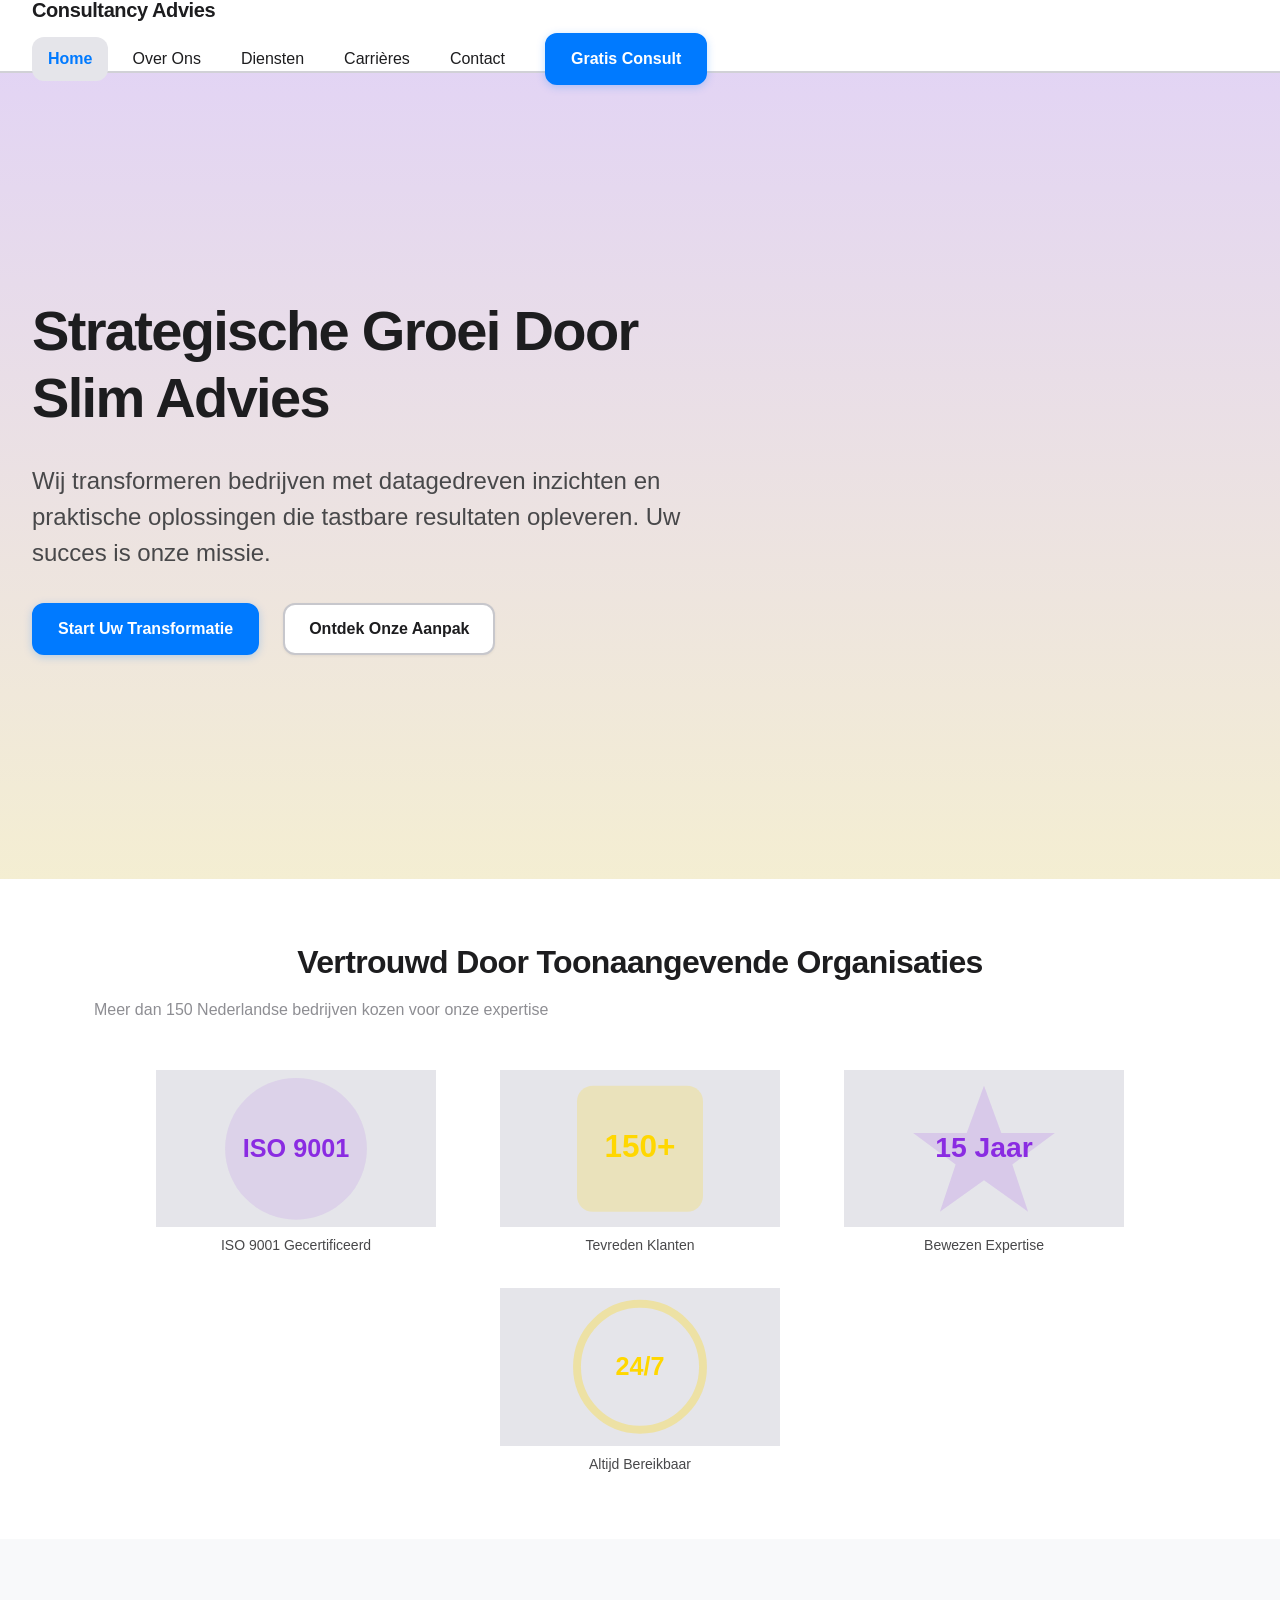
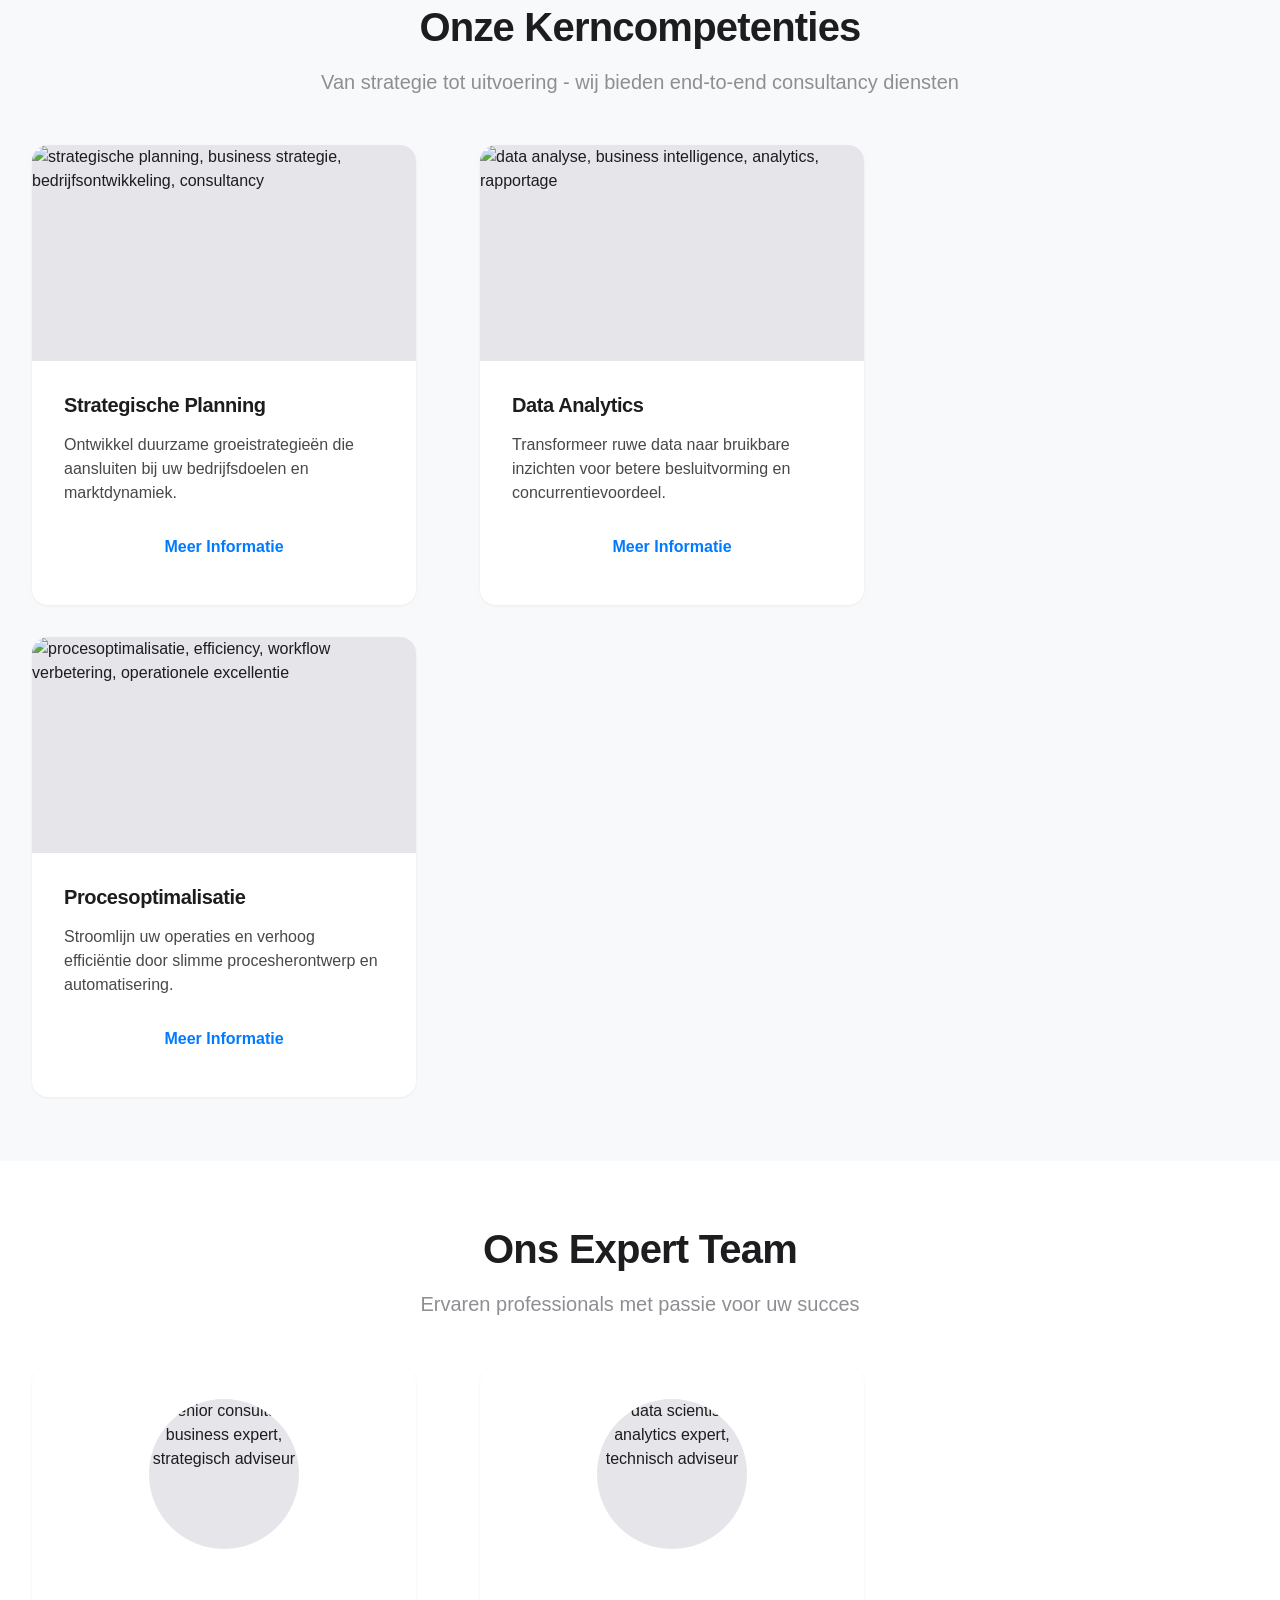
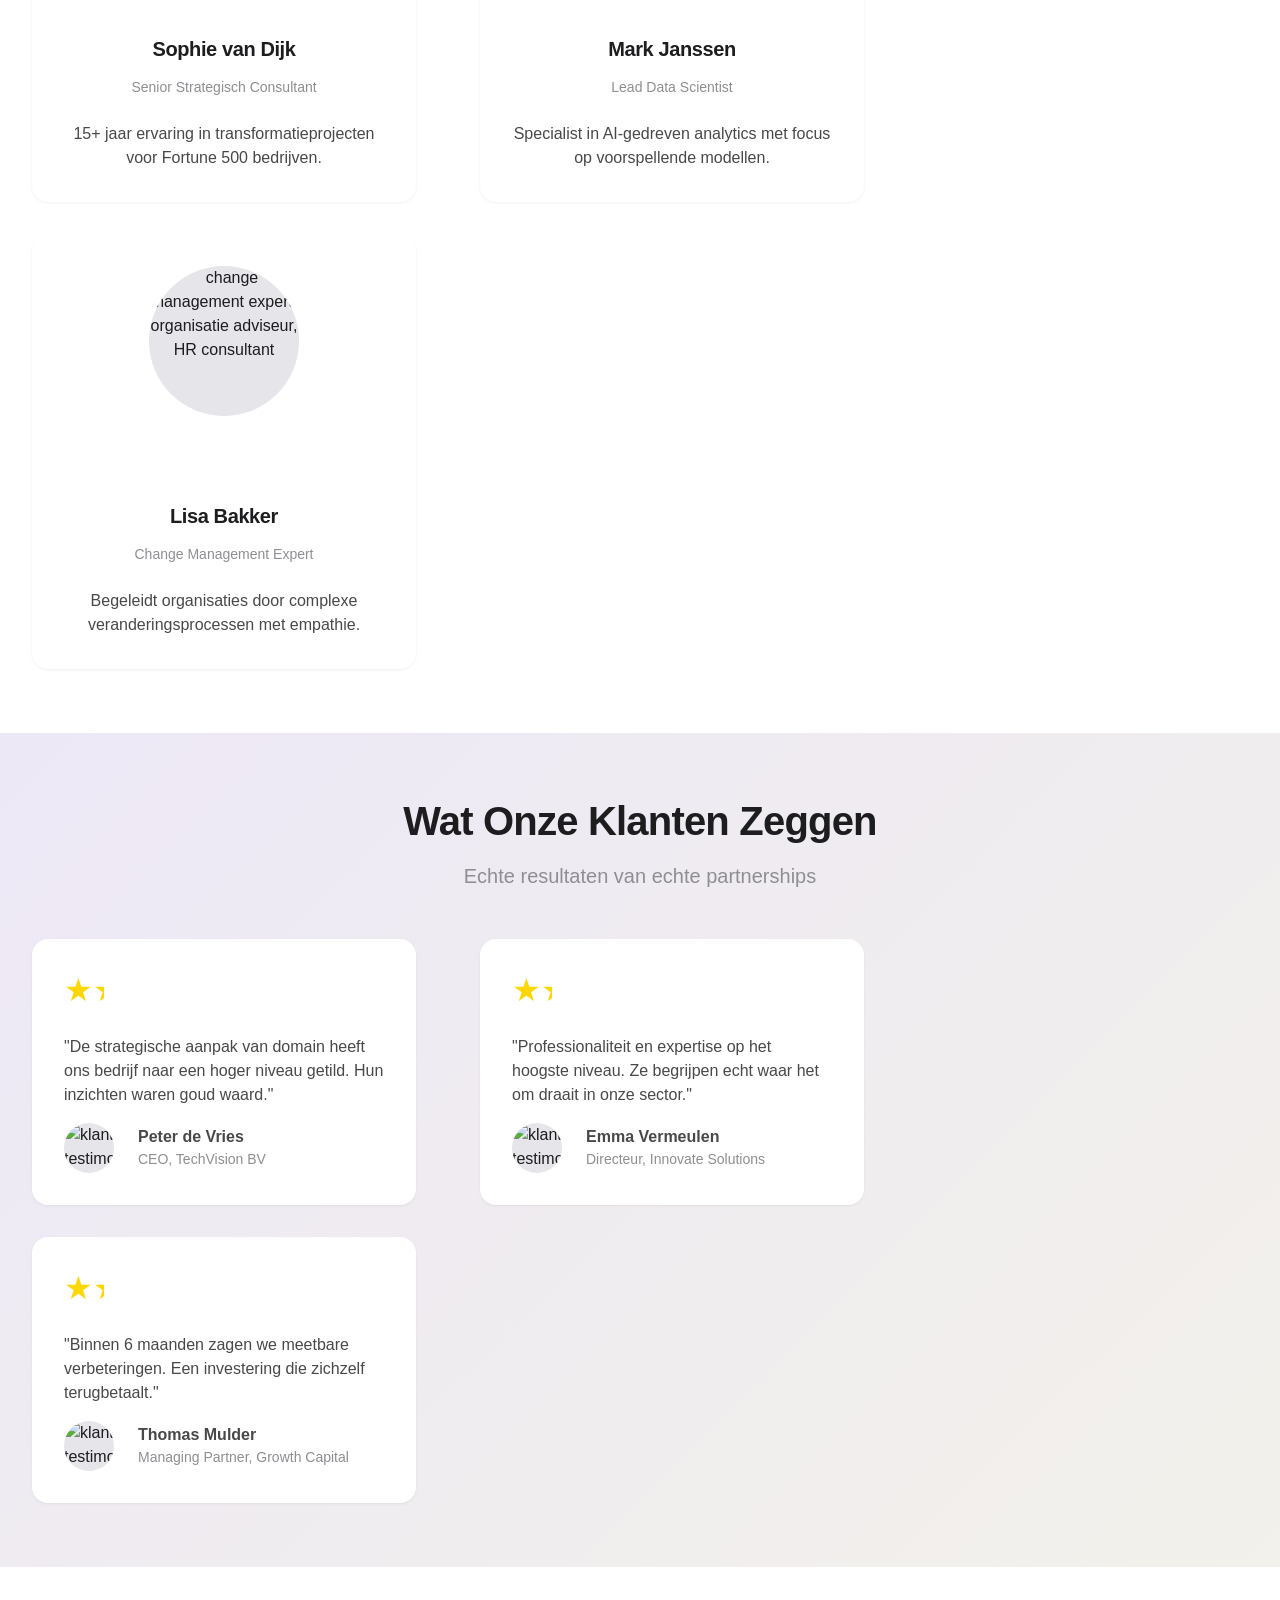
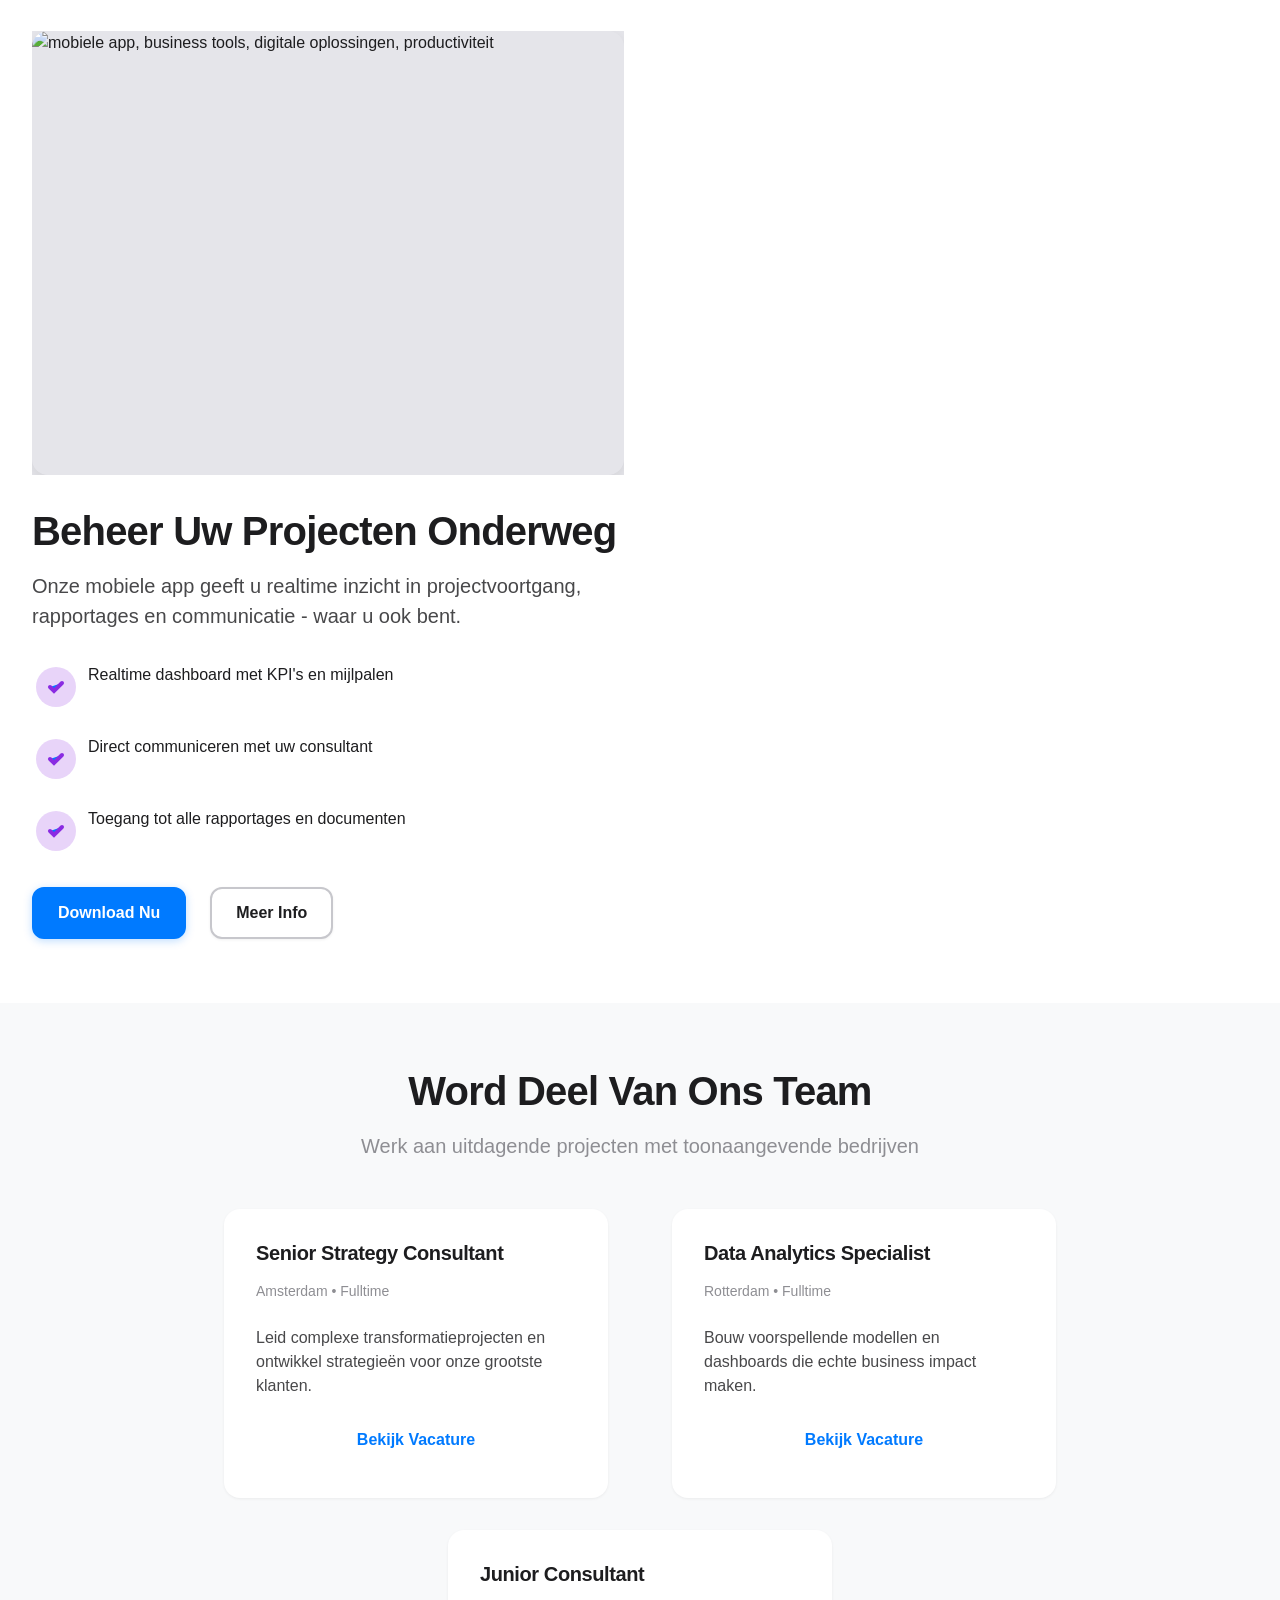
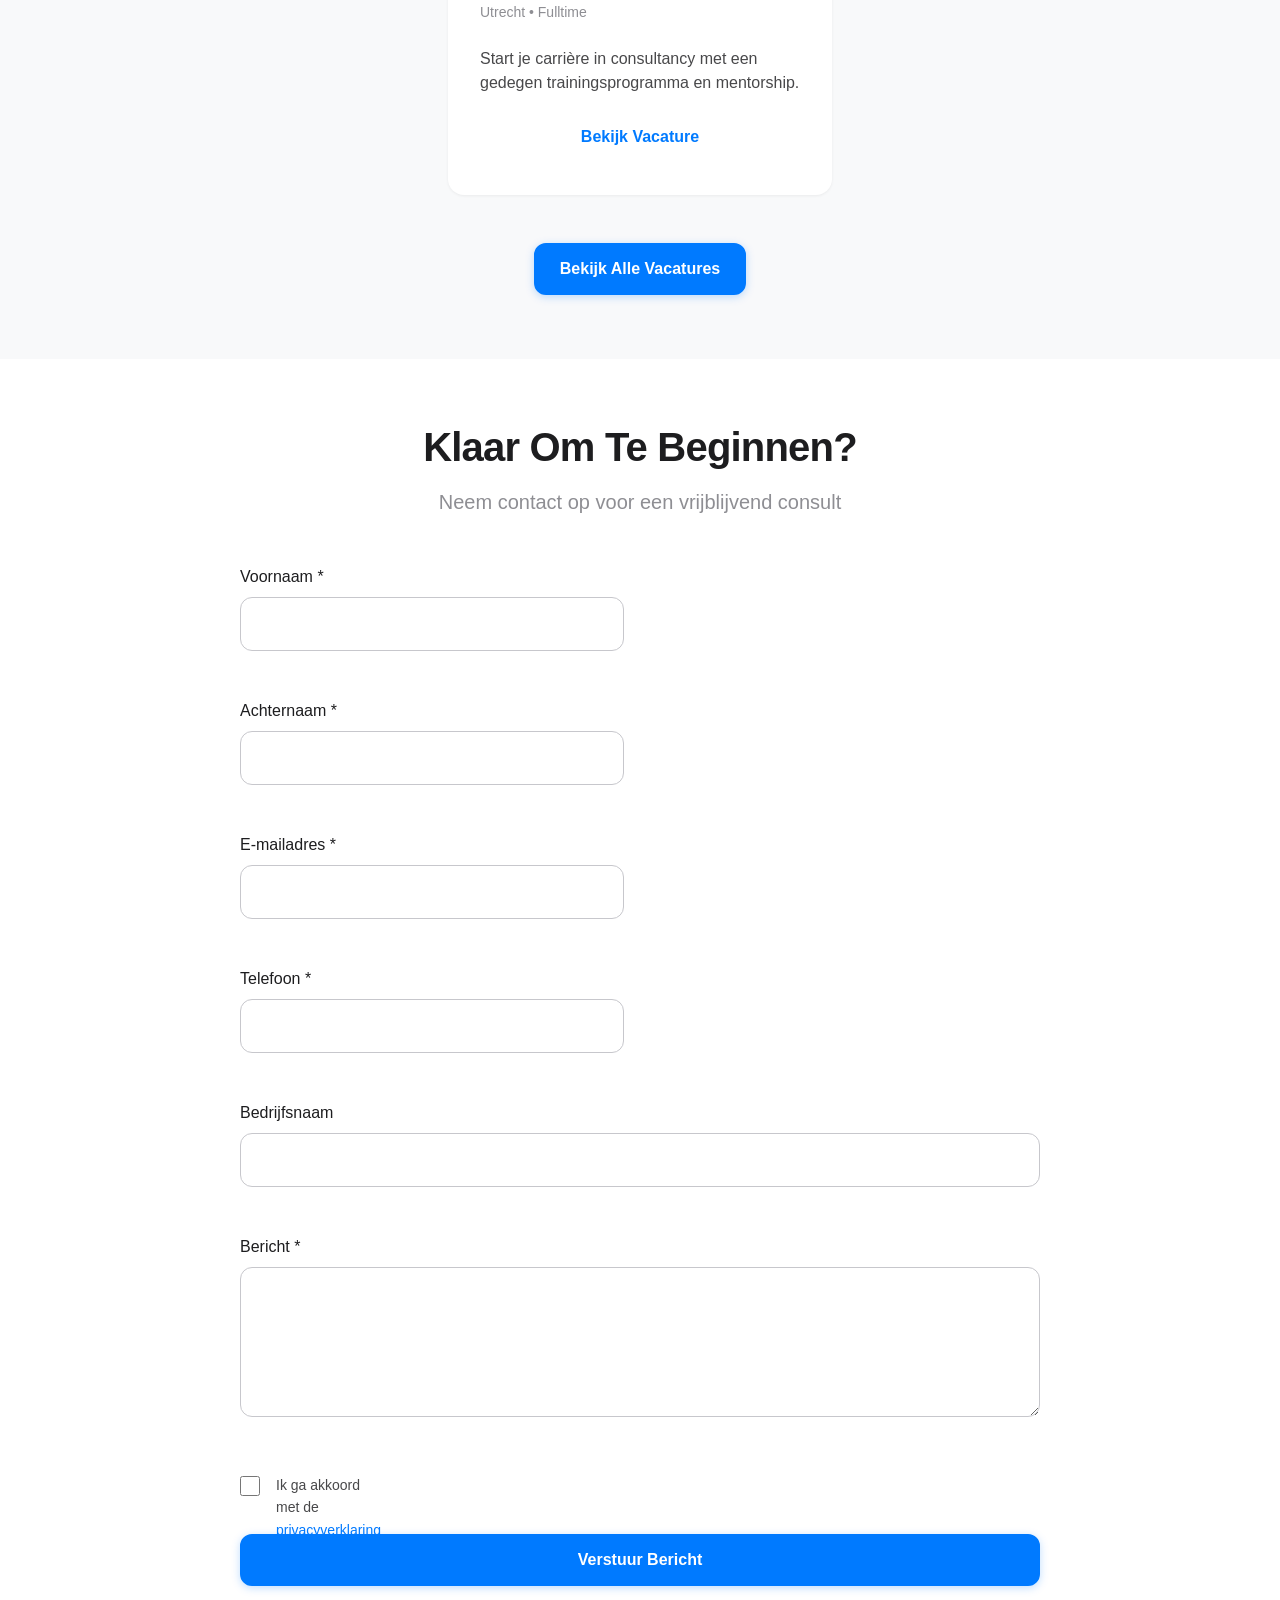
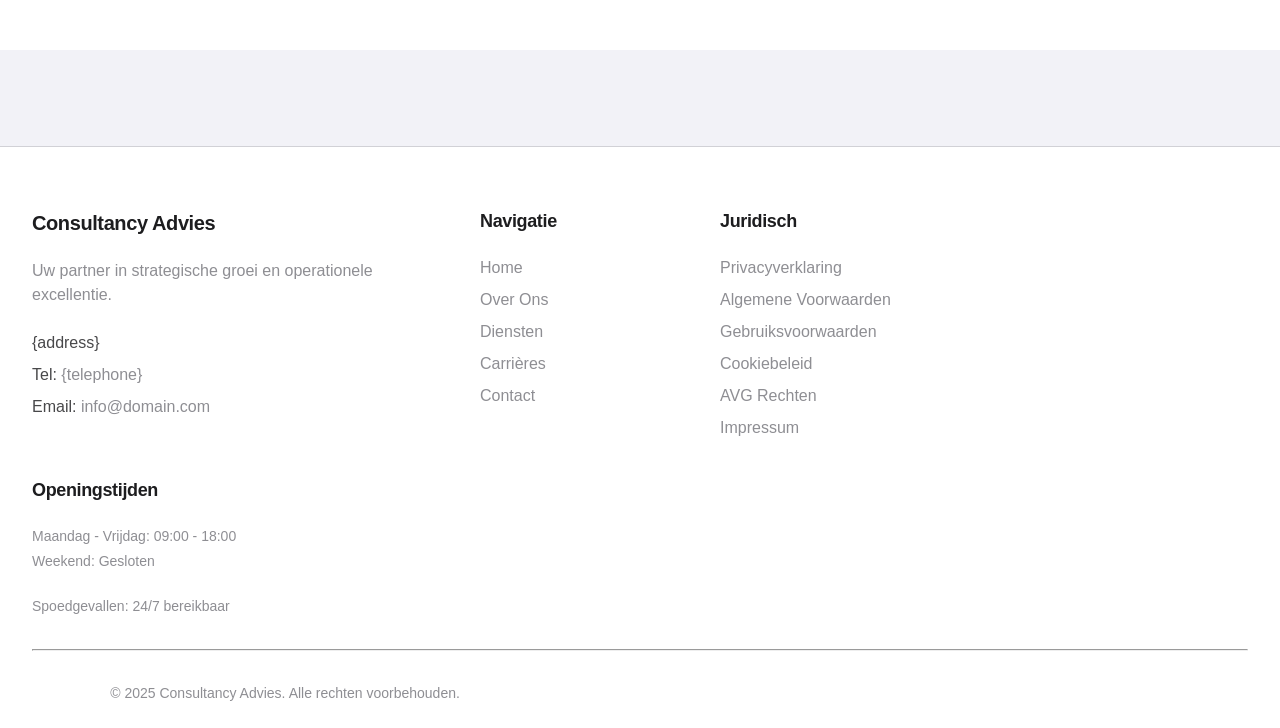
==== index.html @ f2d3d2bb "Initial commit: Batch msgbatch_01Lsxtz5DXaNzG4yMeCc7RkV results" ====
<!doctype html>
<html lang="nl">
 <head>
  <meta charset="UTF-8">
  <meta name="viewport" content="width=device-width, initial-scale=1.0">
  <title>domain | Professionele Bedrijfsconsultancy Nederland</title>
  <meta name="description" content="Specialist in bedrijfsconsultancy met focus op strategische groei en operationele excellentie. Bewezen resultaten voor Nederlandse bedrijven.">
  <link rel="canonical" href="https://domain.com/">
  <meta property="og:type" content="website">
  <meta property="og:title" content="domain | Professionele Bedrijfsconsultancy Nederland">
  <meta property="og:description" content="Specialist in bedrijfsconsultancy met focus op strategische groei en operationele excellentie. Bewezen resultaten voor Nederlandse bedrijven.">
  <meta property="og:url" content="https://domain.com/">
  <meta property="og:image" content="https://images.unsplash.com/photo-1551434678-e076c223a692?w=1200&amp;h=630&amp;fit=crop">
  <link rel="stylesheet" href="style.css">
  <link rel="icon" type="image/png" href="/favicon.png">
  <link rel="apple-touch-icon" href="/apple-touch-icon.png">
 </head>
 <body>
  <header class="l-header">
   <nav class="c-nav navbar navbar-expand-lg sticky-top bg-white border-bottom" role="navigation" aria-label="Hoofdnavigatie">
    <div class="container">
     <a class="c-logo navbar-brand" href="/"> <span class="c-logo__text">Consultancy Advies</span> </a>
     <button class="c-nav__toggle navbar-toggler" type="button" aria-controls="navbarNav" aria-expanded="false" aria-label="Navigatie menu"><span class="navbar-toggler-icon"></span></button>
     <div class="collapse navbar-collapse" id="navbarNav">
      <ul class="c-nav__list navbar-nav ms-auto">
       <li class="c-nav__item nav-item"><a class="c-nav__link nav-link" href="/" aria-current="page">Home</a></li>
       <li class="c-nav__item nav-item"><a class="c-nav__link nav-link" href="about.html">Over Ons</a></li>
       <li class="c-nav__item nav-item"><a class="c-nav__link nav-link" href="services.html">Diensten</a></li>
       <li class="c-nav__item nav-item"><a class="c-nav__link nav-link" href="careers.html">Carrières</a></li>
       <li class="c-nav__item nav-item"><a class="c-nav__link nav-link" href="contact.html">Contact</a></li>
      </ul>
      <div class="ms-lg-3">
       <a href="contact.html" class="c-button c-button--primary">Gratis Consult</a>
      </div>
     </div>
    </div>
   </nav>
  </header>
  <a href="#main-content" class="u-visually-hidden">Spring naar hoofdinhoud</a>
  <main id="main-content">
   <section class="c-hero py-5" style="background-image: linear-gradient(rgba(138, 43, 226, 0.15), rgba(255, 215, 0, 0.15)), url('https://images.unsplash.com/photo-1542744173-8e7e53415bb0?w=1920&amp;h=1080&amp;fit=crop'); background-size: cover; background-position: center; background-repeat: no-repeat;" data-aos="fade-in">
    <div class="container py-5">
     <div class="row align-items-center py-md-5">
      <div class="col-lg-7">
       <h1 class="display-3 fw-bold mb-4">Strategische Groei Door Slim Advies</h1>
       <p class="fs-4 mb-4 u-max-w-content">Wij transformeren bedrijven met datagedreven inzichten en praktische oplossingen die tastbare resultaten opleveren. Uw succes is onze missie.</p>
       <div class="d-flex flex-column flex-sm-row gap-3">
        <a href="contact.html" class="c-button c-button--primary">Start Uw Transformatie</a> <a href="services.html" class="c-button c-button--secondary">Ontdek Onze Aanpak</a>
       </div>
      </div>
     </div>
    </div>
   </section>
   <section class="l-section py-4 py-md-5 bg-white" id="trust-badges" data-aos="fade-up">
    <div class="container">
     <div class="text-center mb-5">
      <h2 class="h3 fw-bold">Vertrouwd Door Toonaangevende Organisaties</h2>
      <p class="text-muted">Meer dan 150 Nederlandse bedrijven kozen voor onze expertise</p>
     </div>
     <div class="row g-4 align-items-center justify-content-center">
      <div class="col-6 col-md-3 text-center" data-aos="zoom-in" data-aos-delay="100">
       <div class="ratio ratio-16x9 mb-2">
        <svg viewBox="0 0 100 100" xmlns="http://www.w3.org/2000/svg" aria-label="ISO 9001 Certificering">
         <circle cx="50" cy="50" r="45" fill="#8A2BE2" opacity="0.1" /> <text x="50" y="55" font-size="16" fill="#8A2BE2" text-anchor="middle" font-weight="bold">ISO 9001</text>
        </svg>
       </div>
       <p class="small fw-medium">ISO 9001 Gecertificeerd</p>
      </div>
      <div class="col-6 col-md-3 text-center" data-aos="zoom-in" data-aos-delay="200">
       <div class="ratio ratio-16x9 mb-2">
        <svg viewBox="0 0 100 100" xmlns="http://www.w3.org/2000/svg" aria-label="150+ Tevreden Klanten">
         <rect x="10" y="10" width="80" height="80" rx="10" fill="#FFD700" opacity="0.2" /> <text x="50" y="55" font-size="20" fill="#FFD700" text-anchor="middle" font-weight="bold">150+</text>
        </svg>
       </div>
       <p class="small fw-medium">Tevreden Klanten</p>
      </div>
      <div class="col-6 col-md-3 text-center" data-aos="zoom-in" data-aos-delay="300">
       <div class="ratio ratio-16x9 mb-2">
        <svg viewBox="0 0 100 100" xmlns="http://www.w3.org/2000/svg" aria-label="15 Jaar Expertise">
         <polygon points="50,10 61,40 95,40 68,60 78,90 50,70 22,90 32,60 5,40 39,40" fill="#8A2BE2" opacity="0.15" /> <text x="50" y="55" font-size="18" fill="#8A2BE2" text-anchor="middle" font-weight="bold">15 Jaar</text>
        </svg>
       </div>
       <p class="small fw-medium">Bewezen Expertise</p>
      </div>
      <div class="col-6 col-md-3 text-center" data-aos="zoom-in" data-aos-delay="400">
       <div class="ratio ratio-16x9 mb-2">
        <svg viewBox="0 0 100 100" xmlns="http://www.w3.org/2000/svg" aria-label="24/7 Ondersteuning">
         <circle cx="50" cy="50" r="40" stroke="#FFD700" stroke-width="5" fill="none" opacity="0.3" /> <text x="50" y="55" font-size="16" fill="#FFD700" text-anchor="middle" font-weight="bold">24/7</text>
        </svg>
       </div>
       <p class="small fw-medium">Altijd Bereikbaar</p>
      </div>
     </div>
    </div>
   </section>
   <section class="l-section py-4 py-md-5" id="services-overview" style="background-color: #f8f9fa;" data-aos="fade-up">
    <div class="container">
     <div class="text-center mb-5">
      <h2 class="h2 fw-bold">Onze Kerncompetenties</h2>
      <p class="fs-5 text-muted u-max-w-content mx-auto">Van strategie tot uitvoering - wij bieden end-to-end consultancy diensten</p>
     </div>
     <div class="l-grid l-grid--3col row g-4">
      <div class="col-12 col-md-6 col-lg-4" data-aos="fade-up" data-aos-delay="100">
       <div class="c-card card h-100 d-flex flex-column border-0 shadow-sm">
        <div class="ratio ratio-16x9">
         <img src="https://images.unsplash.com/photo-1454165804606-c3d57bc86b40?w=800&amp;h=600&amp;fit=crop" alt="strategische planning, business strategie, bedrijfsontwikkeling, consultancy" class="c-card__image card-img-top" loading="lazy" width="800" height="600" style="object-fit: cover;">
        </div>
        <div class="c-card__content card-body d-flex flex-column">
         <h3 class="h5 card-title fw-bold">Strategische Planning</h3>
         <p class="card-text">Ontwikkel duurzame groeistrategieën die aansluiten bij uw bedrijfsdoelen en marktdynamiek.</p>
         <a href="services.html" class="c-button c-button--ghost mt-auto">Meer Informatie</a>
        </div>
       </div>
      </div>
      <div class="col-12 col-md-6 col-lg-4" data-aos="fade-up" data-aos-delay="200">
       <div class="c-card card h-100 d-flex flex-column border-0 shadow-sm">
        <div class="ratio ratio-16x9">
         <img src="https://images.unsplash.com/photo-1460925895917-afdab827c52f?w=800&amp;h=600&amp;fit=crop" alt="data analyse, business intelligence, analytics, rapportage" class="c-card__image card-img-top" loading="lazy" width="800" height="600" style="object-fit: cover;">
        </div>
        <div class="c-card__content card-body d-flex flex-column">
         <h3 class="h5 card-title fw-bold">Data Analytics</h3>
         <p class="card-text">Transformeer ruwe data naar bruikbare inzichten voor betere besluitvorming en concurrentievoordeel.</p>
         <a href="services.html" class="c-button c-button--ghost mt-auto">Meer Informatie</a>
        </div>
       </div>
      </div>
      <div class="col-12 col-md-6 col-lg-4" data-aos="fade-up" data-aos-delay="300">
       <div class="c-card card h-100 d-flex flex-column border-0 shadow-sm">
        <div class="ratio ratio-16x9">
         <img src="https://images.unsplash.com/photo-1552664730-d307ca884978?w=800&amp;h=600&amp;fit=crop" alt="procesoptimalisatie, efficiency, workflow verbetering, operationele excellentie" class="c-card__image card-img-top" loading="lazy" width="800" height="600" style="object-fit: cover;">
        </div>
        <div class="c-card__content card-body d-flex flex-column">
         <h3 class="h5 card-title fw-bold">Procesoptimalisatie</h3>
         <p class="card-text">Stroomlijn uw operaties en verhoog efficiëntie door slimme procesherontwerp en automatisering.</p>
         <a href="services.html" class="c-button c-button--ghost mt-auto">Meer Informatie</a>
        </div>
       </div>
      </div>
     </div>
    </div>
   </section>
   <section class="l-section py-4 py-md-5 bg-white" id="team-intro" data-aos="fade-up">
    <div class="container">
     <div class="text-center mb-5">
      <h2 class="h2 fw-bold">Ons Expert Team</h2>
      <p class="fs-5 text-muted u-max-w-content mx-auto">Ervaren professionals met passie voor uw succes</p>
     </div>
     <div class="l-grid l-grid--3col row g-4">
      <div class="col-12 col-md-6 col-lg-4" data-aos="fade-up" data-aos-delay="100">
       <div class="c-card card h-100 d-flex flex-column border-0 shadow-sm text-center">
        <div class="p-4">
         <div class="ratio ratio-1x1 mx-auto mb-3" style="max-width: 150px; border-radius: 50%; overflow: hidden;">
          <img src="https://images.unsplash.com/photo-1573496359142-b8d87734a5a2?w=300&amp;h=300&amp;fit=crop" alt="senior consultant, business expert, strategisch adviseur" class="c-card__image" loading="lazy" width="300" height="300" style="object-fit: cover;">
         </div>
        </div>
        <div class="c-card__content card-body d-flex flex-column">
         <h3 class="h5 card-title fw-bold">Sophie van Dijk</h3>
         <p class="text-muted small mb-3">Senior Strategisch Consultant</p>
         <p class="card-text">15+ jaar ervaring in transformatieprojecten voor Fortune 500 bedrijven.</p>
        </div>
       </div>
      </div>
      <div class="col-12 col-md-6 col-lg-4" data-aos="fade-up" data-aos-delay="200">
       <div class="c-card card h-100 d-flex flex-column border-0 shadow-sm text-center">
        <div class="p-4">
         <div class="ratio ratio-1x1 mx-auto mb-3" style="max-width: 150px; border-radius: 50%; overflow: hidden;">
          <img src="https://images.unsplash.com/photo-1560250097-0b93528c311a?w=300&amp;h=300&amp;fit=crop" alt="data scientist, analytics expert, technisch adviseur" class="c-card__image" loading="lazy" width="300" height="300" style="object-fit: cover;">
         </div>
        </div>
        <div class="c-card__content card-body d-flex flex-column">
         <h3 class="h5 card-title fw-bold">Mark Janssen</h3>
         <p class="text-muted small mb-3">Lead Data Scientist</p>
         <p class="card-text">Specialist in AI-gedreven analytics met focus op voorspellende modellen.</p>
        </div>
       </div>
      </div>
      <div class="col-12 col-md-6 col-lg-4" data-aos="fade-up" data-aos-delay="300">
       <div class="c-card card h-100 d-flex flex-column border-0 shadow-sm text-center">
        <div class="p-4">
         <div class="ratio ratio-1x1 mx-auto mb-3" style="max-width: 150px; border-radius: 50%; overflow: hidden;">
          <img src="https://images.unsplash.com/photo-1580489944761-15a19d654956?w=300&amp;h=300&amp;fit=crop" alt="change management expert, organisatie adviseur, HR consultant" class="c-card__image" loading="lazy" width="300" height="300" style="object-fit: cover;">
         </div>
        </div>
        <div class="c-card__content card-body d-flex flex-column">
         <h3 class="h5 card-title fw-bold">Lisa Bakker</h3>
         <p class="text-muted small mb-3">Change Management Expert</p>
         <p class="card-text">Begeleidt organisaties door complexe veranderingsprocessen met empathie.</p>
        </div>
       </div>
      </div>
     </div>
    </div>
   </section>
   <section class="l-section py-4 py-md-5" id="testimonials" style="background: linear-gradient(135deg, rgba(138, 43, 226, 0.05) 0%, rgba(255, 215, 0, 0.05) 100%);" data-aos="fade-up">
    <div class="container">
     <div class="text-center mb-5">
      <h2 class="h2 fw-bold">Wat Onze Klanten Zeggen</h2>
      <p class="fs-5 text-muted u-max-w-content mx-auto">Echte resultaten van echte partnerships</p>
     </div>
     <div class="row g-4">
      <div class="col-12 col-lg-4" data-aos="fade-up" data-aos-delay="100">
       <div class="c-card card h-100 border-0 shadow-sm">
        <div class="c-card__content card-body">
         <div class="mb-3">
          <svg width="40" height="40" viewBox="0 0 40 40" xmlns="http://www.w3.org/2000/svg" aria-label="Vijf sterren beoordeling">
           <text x="0" y="30" font-size="32" fill="#FFD700">★★★★★</text>
          </svg>
         </div>
         <p class="card-text mb-4">"De strategische aanpak van domain heeft ons bedrijf naar een hoger niveau getild. Hun inzichten waren goud waard."</p>
         <div class="d-flex align-items-center">
          <div class="ratio ratio-1x1 me-3" style="width: 50px; border-radius: 50%; overflow: hidden;">
           <img src="https://images.unsplash.com/photo-1507003211169-0a1dd7228f2d?w=100&amp;h=100&amp;fit=crop" alt="klant testimonial, tevreden klant, business owner" loading="lazy" width="100" height="100" style="object-fit: cover;">
          </div>
          <div>
           <p class="fw-bold mb-0">Peter de Vries</p>
           <p class="small text-muted mb-0">CEO, TechVision BV</p>
          </div>
         </div>
        </div>
       </div>
      </div>
      <div class="col-12 col-lg-4" data-aos="fade-up" data-aos-delay="200">
       <div class="c-card card h-100 border-0 shadow-sm">
        <div class="c-card__content card-body">
         <div class="mb-3">
          <svg width="40" height="40" viewBox="0 0 40 40" xmlns="http://www.w3.org/2000/svg" aria-label="Vijf sterren beoordeling">
           <text x="0" y="30" font-size="32" fill="#FFD700">★★★★★</text>
          </svg>
         </div>
         <p class="card-text mb-4">"Professionaliteit en expertise op het hoogste niveau. Ze begrijpen echt waar het om draait in onze sector."</p>
         <div class="d-flex align-items-center">
          <div class="ratio ratio-1x1 me-3" style="width: 50px; border-radius: 50%; overflow: hidden;">
           <img src="https://images.unsplash.com/photo-1494790108377-be9c29b29330?w=100&amp;h=100&amp;fit=crop" alt="klant testimonial, tevreden klant, directeur" loading="lazy" width="100" height="100" style="object-fit: cover;">
          </div>
          <div>
           <p class="fw-bold mb-0">Emma Vermeulen</p>
           <p class="small text-muted mb-0">Directeur, Innovate Solutions</p>
          </div>
         </div>
        </div>
       </div>
      </div>
      <div class="col-12 col-lg-4" data-aos="fade-up" data-aos-delay="300">
       <div class="c-card card h-100 border-0 shadow-sm">
        <div class="c-card__content card-body">
         <div class="mb-3">
          <svg width="40" height="40" viewBox="0 0 40 40" xmlns="http://www.w3.org/2000/svg" aria-label="Vijf sterren beoordeling">
           <text x="0" y="30" font-size="32" fill="#FFD700">★★★★★</text>
          </svg>
         </div>
         <p class="card-text mb-4">"Binnen 6 maanden zagen we meetbare verbeteringen. Een investering die zichzelf terugbetaalt."</p>
         <div class="d-flex align-items-center">
          <div class="ratio ratio-1x1 me-3" style="width: 50px; border-radius: 50%; overflow: hidden;">
           <img src="https://images.unsplash.com/photo-1472099645785-5658abf4ff4e?w=100&amp;h=100&amp;fit=crop" alt="klant testimonial, tevreden klant, managing partner" loading="lazy" width="100" height="100" style="object-fit: cover;">
          </div>
          <div>
           <p class="fw-bold mb-0">Thomas Mulder</p>
           <p class="small text-muted mb-0">Managing Partner, Growth Capital</p>
          </div>
         </div>
        </div>
       </div>
      </div>
     </div>
    </div>
   </section>
   <section class="l-section py-4 py-md-5 bg-white" id="mobile-app-promo" data-aos="fade-up">
    <div class="container">
     <div class="row align-items-center g-4">
      <div class="col-lg-6" data-aos="fade-right">
       <div class="ratio ratio-4x3">
        <img src="https://images.unsplash.com/photo-1551650975-87deedd944c3?w=800&amp;h=600&amp;fit=crop" alt="mobiele app, business tools, digitale oplossingen, productiviteit" class="img-fluid rounded shadow" loading="lazy" width="800" height="600" style="object-fit: cover;">
       </div>
      </div>
      <div class="col-lg-6" data-aos="fade-left">
       <h2 class="h2 fw-bold mb-4">Beheer Uw Projecten Onderweg</h2>
       <p class="fs-5 mb-4">Onze mobiele app geeft u realtime inzicht in projectvoortgang, rapportages en communicatie - waar u ook bent.</p>
       <ul class="list-unstyled mb-4">
        <li class="d-flex align-items-start mb-3">
         <svg width="24" height="24" viewBox="0 0 24 24" fill="none" xmlns="http://www.w3.org/2000/svg" class="me-2 flex-shrink-0" aria-hidden="true">
          <circle cx="12" cy="12" r="10" fill="#8A2BE2" opacity="0.2" /> <path d="M9 12l2 2 4-4" stroke="#8A2BE2" stroke-width="2" stroke-linecap="round" />
         </svg>
         <span>Realtime dashboard met KPI's en mijlpalen</span>
        </li>
        <li class="d-flex align-items-start mb-3">
         <svg width="24" height="24" viewBox="0 0 24 24" fill="none" xmlns="http://www.w3.org/2000/svg" class="me-2 flex-shrink-0" aria-hidden="true">
          <circle cx="12" cy="12" r="10" fill="#8A2BE2" opacity="0.2" /> <path d="M9 12l2 2 4-4" stroke="#8A2BE2" stroke-width="2" stroke-linecap="round" />
         </svg>
         <span>Direct communiceren met uw consultant</span>
        </li>
        <li class="d-flex align-items-start mb-3">
         <svg width="24" height="24" viewBox="0 0 24 24" fill="none" xmlns="http://www.w3.org/2000/svg" class="me-2 flex-shrink-0" aria-hidden="true">
          <circle cx="12" cy="12" r="10" fill="#8A2BE2" opacity="0.2" /> <path d="M9 12l2 2 4-4" stroke="#8A2BE2" stroke-width="2" stroke-linecap="round" />
         </svg>
         <span>Toegang tot alle rapportages en documenten</span>
        </li>
       </ul>
       <div class="d-flex flex-column flex-sm-row gap-3">
        <a href="contact.html" class="c-button c-button--primary">Download Nu</a> <a href="about.html" class="c-button c-button--secondary">Meer Info</a>
       </div>
      </div>
     </div>
    </div>
   </section>
   <section class="l-section py-4 py-md-5" id="job-openings" style="background-color: #f8f9fa;" data-aos="fade-up">
    <div class="container">
     <div class="text-center mb-5">
      <h2 class="h2 fw-bold">Word Deel Van Ons Team</h2>
      <p class="fs-5 text-muted u-max-w-content mx-auto">Werk aan uitdagende projecten met toonaangevende bedrijven</p>
     </div>
     <div class="row g-4 justify-content-center">
      <div class="col-12 col-md-6 col-lg-4" data-aos="fade-up" data-aos-delay="100">
       <div class="c-card card h-100 d-flex flex-column border-0 shadow-sm">
        <div class="c-card__content card-body d-flex flex-column">
         <h3 class="h5 card-title fw-bold">Senior Strategy Consultant</h3>
         <p class="text-muted small mb-3">Amsterdam • Fulltime</p>
         <p class="card-text mb-4">Leid complexe transformatieprojecten en ontwikkel strategieën voor onze grootste klanten.</p>
         <a href="careers.html" class="c-button c-button--ghost mt-auto">Bekijk Vacature</a>
        </div>
       </div>
      </div>
      <div class="col-12 col-md-6 col-lg-4" data-aos="fade-up" data-aos-delay="200">
       <div class="c-card card h-100 d-flex flex-column border-0 shadow-sm">
        <div class="c-card__content card-body d-flex flex-column">
         <h3 class="h5 card-title fw-bold">Data Analytics Specialist</h3>
         <p class="text-muted small mb-3">Rotterdam • Fulltime</p>
         <p class="card-text mb-4">Bouw voorspellende modellen en dashboards die echte business impact maken.</p>
         <a href="careers.html" class="c-button c-button--ghost mt-auto">Bekijk Vacature</a>
        </div>
       </div>
      </div>
      <div class="col-12 col-md-6 col-lg-4" data-aos="fade-up" data-aos-delay="300">
       <div class="c-card card h-100 d-flex flex-column border-0 shadow-sm">
        <div class="c-card__content card-body d-flex flex-column">
         <h3 class="h5 card-title fw-bold">Junior Consultant</h3>
         <p class="text-muted small mb-3">Utrecht • Fulltime</p>
         <p class="card-text mb-4">Start je carrière in consultancy met een gedegen trainingsprogramma en mentorship.</p>
         <a href="careers.html" class="c-button c-button--ghost mt-auto">Bekijk Vacature</a>
        </div>
       </div>
      </div>
     </div>
     <div class="text-center mt-5">
      <a href="careers.html" class="c-button c-button--primary">Bekijk Alle Vacatures</a>
     </div>
    </div>
   </section>
   <section class="l-section py-4 py-md-5 bg-white" id="contact-form" data-aos="fade-up">
    <div class="container">
     <div class="row justify-content-center">
      <div class="col-lg-8">
       <div class="text-center mb-5">
        <h2 class="h2 fw-bold">Klaar Om Te Beginnen?</h2>
        <p class="fs-5 text-muted u-max-w-content mx-auto">Neem contact op voor een vrijblijvend consult</p>
       </div>
       <form class="c-form" method="POST" action="thank_you.html" novalidate>
        <div class="row g-3">
         <div class="col-12 col-md-6">
          <div class="c-form__group">
           <label for="firstName" class="c-form__label form-label">Voornaam *</label> <input type="text" class="c-form__input form-control" id="firstName" name="firstName" required>
           <div class="c-form__error invalid-feedback">Voer uw voornaam in</div>
          </div>
         </div>
         <div class="col-12 col-md-6">
          <div class="c-form__group">
           <label for="lastName" class="c-form__label form-label">Achternaam *</label> <input type="text" class="c-form__input form-control" id="lastName" name="lastName" required>
           <div class="c-form__error invalid-feedback">Voer uw achternaam in</div>
          </div>
         </div>
         <div class="col-12 col-md-6">
          <div class="c-form__group">
           <label for="email" class="c-form__label form-label">E-mailadres *</label> <input type="email" class="c-form__input form-control" id="email" name="email" required>
           <div class="c-form__error invalid-feedback">Voer een geldig e-mailadres in</div>
          </div>
         </div>
         <div class="col-12 col-md-6">
          <div class="c-form__group">
           <label for="phone" class="c-form__label form-label">Telefoon *</label> <input type="tel" class="c-form__input form-control" id="phone" name="phone" required>
           <div class="c-form__error invalid-feedback">Voer een geldig telefoonnummer in</div>
          </div>
         </div>
         <div class="col-12">
          <div class="c-form__group">
           <label for="company" class="c-form__label form-label">Bedrijfsnaam</label> <input type="text" class="c-form__input form-control" id="company" name="company">
          </div>
         </div>
         <div class="col-12">
          <div class="c-form__group">
           <label for="message" class="c-form__label form-label">Bericht *</label> <textarea class="c-form__textarea form-control" id="message" name="message" rows="5" required></textarea>
           <div class="c-form__error invalid-feedback">Voer uw bericht in</div>
          </div>
         </div>
         <div class="col-12">
          <div class="c-form__checkbox form-check">
           <input class="form-check-input" type="checkbox" id="privacy" name="privacy" required> <label class="form-check-label" for="privacy"> Ik ga akkoord met de <a href="privacy.html" class="text-decoration-underline">privacyverklaring</a> * </label>
           <div class="c-form__error invalid-feedback">U moet akkoord gaan met de privacyverklaring</div>
          </div>
         </div>
         <div class="col-12">
          <button type="submit" class="c-button c-button--primary w-100">Verstuur Bericht</button>
         </div>
        </div>
       </form>
      </div>
     </div>
    </div>
   </section>
  </main>
  <footer class="l-footer bg-white border-top pt-5 pb-3" role="contentinfo">
   <div class="container">
    <div class="row g-4">
     <div class="col-12 col-md-6 col-lg-4">
      <h3 class="h5 fw-bold mb-3">Consultancy Advies</h3>
      <p class="text-muted mb-3">Uw partner in strategische groei en operationele excellentie.</p>
      <address class="text-muted">
       <p class="mb-2">{address}</p>
       <p class="mb-2">Tel: <a href="tel:{telephone}" class="text-muted text-decoration-none">{telephone}</a></p>
       <p class="mb-0">Email: <a href="mailto:info@domain.com" class="text-muted text-decoration-none">info@domain.com</a></p>
      </address>
     </div>
     <div class="col-12 col-md-6 col-lg-2">
      <h3 class="h6 fw-bold mb-3">Navigatie</h3>
      <ul class="list-unstyled">
       <li class="mb-2"><a href="/" class="text-muted text-decoration-none">Home</a></li>
       <li class="mb-2"><a href="about.html" class="text-muted text-decoration-none">Over Ons</a></li>
       <li class="mb-2"><a href="services.html" class="text-muted text-decoration-none">Diensten</a></li>
       <li class="mb-2"><a href="careers.html" class="text-muted text-decoration-none">Carrières</a></li>
       <li class="mb-2"><a href="contact.html" class="text-muted text-decoration-none">Contact</a></li>
      </ul>
     </div>
     <div class="col-12 col-md-6 col-lg-3">
      <h3 class="h6 fw-bold mb-3">Juridisch</h3>
      <ul class="list-unstyled">
       <li class="mb-2"><a href="privacy.html" class="text-muted text-decoration-none">Privacyverklaring</a></li>
       <li class="mb-2"><a href="terms_and_conditions.html" class="text-muted text-decoration-none">Algemene Voorwaarden</a></li>
       <li class="mb-2"><a href="terms_of_services.html" class="text-muted text-decoration-none">Gebruiksvoorwaarden</a></li>
       <li class="mb-2"><a href="cookie_policy.html" class="text-muted text-decoration-none">Cookiebeleid</a></li>
       <li class="mb-2"><a href="gdpr-rights.html" class="text-muted text-decoration-none">AVG Rechten</a></li>
       <li class="mb-2"><a href="impressum.html" class="text-muted text-decoration-none">Impressum</a></li>
      </ul>
     </div>
     <div class="col-12 col-md-6 col-lg-3">
      <h3 class="h6 fw-bold mb-3">Openingstijden</h3>
      <p class="text-muted small mb-1">Maandag - Vrijdag: 09:00 - 18:00</p>
      <p class="text-muted small mb-3">Weekend: Gesloten</p>
      <p class="text-muted small">Spoedgevallen: 24/7 bereikbaar</p>
     </div>
    </div>
    <hr class="my-4">
    <div class="row">
     <div class="col-12 text-center">
      <p class="text-muted small mb-0">© 2025 Consultancy Advies. Alle rechten voorbehouden.</p>
     </div>
    </div>
   </div>
  </footer>
  <script src="script.js" defer></script>
 </body>
</html>
---- style.css ----
:root {
  --color-primary: #007AFF;
  --color-secondary: #5856D6;
  --color-accent: #FF9500;
  --color-neutral-900: #1D1D1F;
  --color-neutral-800: #2C2C2E;
  --color-neutral-700: #48484A;
  --color-neutral-600: #636366;
  --color-neutral-500: #8E8E93;
  --color-neutral-400: #AEAEB2;
  --color-neutral-300: #C7C7CC;
  --color-neutral-200: #D1D1D6;
  --color-neutral-100: #E5E5EA;
  --color-neutral-50: #F2F2F7;
  --color-success: #34C759;
  --color-error: #FF3B30;
  --color-warning: #FF9500;
  --color-white: #FFFFFF;
  --color-black: #000000;
  --font-primary: -apple-system, BlinkMacSystemFont, "SF Pro Display", "Segoe UI", Roboto, "Helvetica Neue", Arial, sans-serif;
  --font-secondary: -apple-system, BlinkMacSystemFont, "SF Pro Display", "Segoe UI", Roboto, "Helvetica Neue", Arial, sans-serif;
  --font-mono: "SF Mono", Monaco, "Cascadia Code", "Roboto Mono", Consolas, "Courier New", monospace;
  --fs-xs: 0.75rem;
  --fs-sm: 0.875rem;
  --fs-base: 1rem;
  --fs-lg: 1.125rem;
  --fs-xl: 1.25rem;
  --fs-2xl: 1.5rem;
  --fs-3xl: 2rem;
  --fs-4xl: 2.5rem;
  --fs-5xl: 3rem;
  --lh-tight: 1.2;
  --lh-normal: 1.5;
  --lh-relaxed: 1.75;
  --fw-regular: 400;
  --fw-medium: 500;
  --fw-semibold: 600;
  --fw-bold: 700;
  --space-xs: 0.25rem;
  --space-sm: 0.5rem;
  --space-md: 1rem;
  --space-lg: 1.5rem;
  --space-xl: 2rem;
  --space-2xl: 3rem;
  --space-3xl: 4rem;
  --space-4xl: 6rem;
  --logo-w: 150px;
  --logo-h: 40px;
  --header-h: 72px;
  --footer-h: auto;
  --max-w-container: 1280px;
  --max-w-content: 65ch;
  --bp-sm: 480px;
  --bp-md: 768px;
  --bp-lg: 1024px;
  --bp-xl: 1280px;
  --bp-2xl: 1536px;
  --shadow-sm: 0 1px 3px rgba(0, 0, 0, 0.06);
  --shadow-md: 0 4px 12px rgba(0, 0, 0, 0.08);
  --shadow-lg: 0 12px 24px rgba(0, 0, 0, 0.1);
  --shadow-xl: 0 24px 48px rgba(0, 0, 0, 0.12);
  --shadow-focus: 0 0 0 4px rgba(0, 122, 255, 0.25);
  --transition-fast: 150ms cubic-bezier(0.4, 0, 0.2, 1);
  --transition-base: 250ms cubic-bezier(0.4, 0, 0.2, 1);
  --transition-slow: 350ms cubic-bezier(0.4, 0, 0.2, 1);
  --z-nav: 1000;
  --z-modal: 1100;
  --z-tooltip: 1200;
  --border-radius-sm: 6px;
  --border-radius-md: 12px;
  --border-radius-lg: 16px;
  --border-radius-xl: 24px;
  --border-radius-full: 9999px;
}

* {
  box-sizing: border-box;
}

*::before,
*::after {
  box-sizing: border-box;
}

html,
body {
  max-width: 100%;
  overflow-x: hidden;
  margin: 0;
  padding: 0;
}

html {
  scroll-behavior: smooth;
  -webkit-font-smoothing: antialiased;
  -moz-osx-font-smoothing: grayscale;
  text-rendering: optimizeLegibility;
}

body {
  margin: 0;
  padding: 0;
  font-family: var(--font-primary);
  font-size: clamp(0.9375rem, 0.9rem + 0.1875vw, 1rem);
  line-height: var(--lh-normal);
  color: var(--color-neutral-900);
  background-color: var(--color-neutral-50);
  font-weight: var(--fw-regular);
}

h1,
h2,
h3,
h4,
h5,
h6,
p,
ul,
ol,
li,
figure,
blockquote,
dl,
dd {
  margin: 0;
  padding: 0;
}

h1,
h2,
h3,
h4,
h5,
h6 {
  font-family: var(--font-secondary);
  font-weight: var(--fw-bold);
  line-height: var(--lh-tight);
  margin-top: var(--space-xl);
  margin-bottom: var(--space-md);
  color: var(--color-neutral-900);
  letter-spacing: -0.02em;
}

h1:first-child,
h2:first-child,
h3:first-child,
h4:first-child,
h5:first-child,
h6:first-child {
  margin-top: 0;
}

h1 {
  font-size: clamp(2rem, 1.5rem + 2.5vw, 3.5rem);
  margin-bottom: var(--space-lg);
}

h2 {
  font-size: clamp(1.75rem, 1.5rem + 1.25vw, 2.75rem);
}

h3 {
  font-size: clamp(1.5rem, 1.25rem + 1.25vw, 2.25rem);
}

h4 {
  font-size: clamp(1.25rem, 1.125rem + 0.625vw, 1.75rem);
}

h5 {
  font-size: var(--fs-xl);
}

h6 {
  font-size: var(--fs-lg);
}

p {
  margin-bottom: var(--space-md);
  max-width: var(--max-w-content);
  color: var(--color-neutral-700);
}

p:last-child {
  margin-bottom: 0;
}

a {
  color: var(--color-primary);
  text-decoration: none;
  transition: color var(--transition-base);
}

a:hover {
  color: var(--color-secondary);
}

a:focus-visible {
  outline: 2px solid var(--color-primary);
  outline-offset: 2px;
  border-radius: var(--border-radius-sm);
}

img,
svg,
video {
  max-width: 100%;
  height: auto;
  display: block;
}

img {
  border-style: none;
}

ul,
ol {
  list-style: none;
}

table {
  max-width: 100%;
  overflow: auto;
  border-collapse: collapse;
}

pre,
code {
  max-width: 100%;
  overflow: auto;
  font-family: var(--font-mono);
}

button,
input,
optgroup,
select,
textarea {
  font-family: inherit;
  font-size: 100%;
  line-height: inherit;
  margin: 0;
}

button,
[type="button"],
[type="reset"],
[type="submit"] {
  -webkit-appearance: button;
  cursor: pointer;
  border: none;
}

button:focus-visible,
[type="button"]:focus-visible,
[type="reset"]:focus-visible,
[type="submit"]:focus-visible {
  outline: 2px solid var(--color-primary);
  outline-offset: 2px;
}

.u-visually-hidden {
  position: absolute;
  width: 1px;
  height: 1px;
  padding: 0;
  margin: -1px;
  overflow: hidden;
  clip: rect(0, 0, 0, 0);
  white-space: nowrap;
  border-width: 0;
}

.u-no-scroll {
  overflow: hidden;
  height: 100vh;
}

.u-text-center {
  text-align: center;
}

.u-text-right {
  text-align: right;
}

.u-text-left {
  text-align: left;
}

.u-max-w-content {
  max-width: var(--max-w-content);
}

.u-mt-xs {
  margin-top: var(--space-xs);
}

.u-mt-sm {
  margin-top: var(--space-sm);
}

.u-mt-md {
  margin-top: var(--space-md);
}

.u-mt-lg {
  margin-top: var(--space-lg);
}

.u-mt-xl {
  margin-top: var(--space-xl);
}

.u-mt-2xl {
  margin-top: var(--space-2xl);
}

.u-mt-3xl {
  margin-top: var(--space-3xl);
}

.u-mb-xs {
  margin-bottom: var(--space-xs);
}

.u-mb-sm {
  margin-bottom: var(--space-sm);
}

.u-mb-md {
  margin-bottom: var(--space-md);
}

.u-mb-lg {
  margin-bottom: var(--space-lg);
}

.u-mb-xl {
  margin-bottom: var(--space-xl);
}

.u-mb-2xl {
  margin-bottom: var(--space-2xl);
}

.u-mb-3xl {
  margin-bottom: var(--space-3xl);
}

.u-p-xs {
  padding: var(--space-xs);
}

.u-p-sm {
  padding: var(--space-sm);
}

.u-p-md {
  padding: var(--space-md);
}

.u-p-lg {
  padding: var(--space-lg);
}

.u-p-xl {
  padding: var(--space-xl);
}

.u-p-2xl {
  padding: var(--space-2xl);
}

.u-p-3xl {
  padding: var(--space-3xl);
}

.l-header {
  position: sticky;
  top: 0;
  width: 100%;
  background-color: rgba(255, 255, 255, 0.85);
  backdrop-filter: blur(20px) saturate(180%);
  -webkit-backdrop-filter: blur(20px) saturate(180%);
  border-bottom: 1px solid var(--color-neutral-200);
  z-index: var(--z-nav);
  transition: box-shadow var(--transition-base);
}

.l-header.is-scrolled {
  box-shadow: var(--shadow-md);
}

.navbar {
  padding: 0;
  min-height: var(--header-h);
}

.sticky-top {
  position: sticky;
  top: 0;
  z-index: var(--z-nav);
}

.bg-white {
  background-color: var(--color-white) !important;
}

.border-bottom {
  border-bottom: 1px solid var(--color-neutral-200) !important;
}

.container {
  max-width: var(--max-w-container);
  margin: 0 auto;
  padding-left: clamp(1rem, 3vw, 2rem);
  padding-right: clamp(1rem, 3vw, 2rem);
  width: 100%;
}

.l-footer {
  width: 100%;
  background-color: var(--color-white);
  color: var(--color-neutral-700);
  padding: var(--space-3xl) 0 var(--space-xl);
  margin-top: var(--space-4xl);
  border-top: 1px solid var(--color-neutral-200);
}

.l-footer a {
  color: var(--color-neutral-700);
  transition: color var(--transition-base);
}

.l-footer a:hover {
  color: var(--color-primary);
}

.l-footer__bottom {
  border-top: 1px solid var(--color-neutral-200);
  margin-top: var(--space-xl);
  padding-top: var(--space-lg);
  display: flex;
  flex-wrap: wrap;
  justify-content: space-between;
  align-items: center;
  gap: var(--space-md);
}

.l-footer__copyright {
  font-size: var(--fs-sm);
  color: var(--color-neutral-500);
}

.l-section {
  padding: var(--space-4xl) 0;
}

.py-3 {
  padding-top: var(--space-lg);
  padding-bottom: var(--space-lg);
}

.py-4 {
  padding-top: var(--space-2xl);
  padding-bottom: var(--space-2xl);
}

.py-5 {
  padding-top: var(--space-3xl);
  padding-bottom: var(--space-3xl);
}

.py-md-4 {
  padding-top: var(--space-xl);
  padding-bottom: var(--space-xl);
}

.py-md-5 {
  padding-top: var(--space-2xl);
  padding-bottom: var(--space-2xl);
}

.pt-4 {
  padding-top: var(--space-2xl);
}

.pt-5 {
  padding-top: var(--space-3xl);
}

.pb-3 {
  padding-bottom: var(--space-lg);
}

.mt-3 {
  margin-top: var(--space-lg);
}

.mt-4 {
  margin-top: var(--space-xl);
}

.mt-5 {
  margin-top: var(--space-2xl);
}

.mt-auto {
  margin-top: auto;
}

.mb-0 {
  margin-bottom: 0;
}

.mb-1 {
  margin-bottom: var(--space-xs);
}

.mb-2 {
  margin-bottom: var(--space-sm);
}

.mb-3 {
  margin-bottom: var(--space-lg);
}

.mb-4 {
  margin-bottom: var(--space-xl);
}

.mb-5 {
  margin-bottom: var(--space-2xl);
}

.me-2 {
  margin-right: var(--space-sm);
}

.me-3 {
  margin-right: var(--space-lg);
}

.ms-auto {
  margin-left: auto;
}

.ms-lg-3 {
  margin-left: var(--space-lg);
}

.mx-auto {
  margin-left: auto;
  margin-right: auto;
}

.my-4 {
  margin-top: var(--space-xl);
  margin-bottom: var(--space-xl);
}

.p-4 {
  padding: var(--space-xl);
}

.l-section--hero {
  padding: var(--space-4xl) 0;
  min-height: 60vh;
  display: flex;
  align-items: center;
  position: relative;
  background: linear-gradient(135deg, rgba(0, 122, 255, 0.03) 0%, rgba(88, 86, 214, 0.03) 100%);
}

.l-section--accent {
  background-color: var(--color-neutral-50);
}

.l-section--dark {
  background-color: var(--color-neutral-900);
  color: var(--color-neutral-100);
}

.l-section--dark h1,
.l-section--dark h2,
.l-section--dark h3,
.l-section--dark h4,
.l-section--dark h5,
.l-section--dark h6 {
  color: var(--color-white);
}

.bg-light {
  background-color: var(--color-neutral-50) !important;
}

.l-grid {
  display: grid;
  gap: var(--space-xl);
  grid-template-columns: repeat(auto-fit, minmax(280px, 1fr));
}

.l-grid--2col {
  grid-template-columns: repeat(auto-fit, minmax(320px, 1fr));
}

.l-grid--3col {
  grid-template-columns: repeat(auto-fit, minmax(280px, 1fr));
}

.row {
  display: flex;
  flex-wrap: wrap;
  margin-left: calc(-1 * var(--space-md));
  margin-right: calc(-1 * var(--space-md));
}

.g-3 {
  gap: var(--space-lg);
}

.g-4 {
  gap: var(--space-xl);
}

.align-items-center {
  align-items: center;
}

.align-items-start {
  align-items: flex-start;
}

.justify-content-center {
  justify-content: center;
}

.justify-content-between {
  justify-content: space-between;
}

[class*="col-"] {
  min-width: 0;
  padding-left: var(--space-md);
  padding-right: var(--space-md);
  flex: 1 1 100%;
}

.col-4 {
  flex: 0 0 33.333333%;
  max-width: 33.333333%;
}

.col-6 {
  flex: 0 0 50%;
  max-width: 50%;
}

.col-12 {
  flex: 0 0 100%;
  max-width: 100%;
}

.c-logo {
  display: flex;
  align-items: center;
  gap: var(--space-sm);
  text-decoration: none;
  transition: opacity var(--transition-base);
}

.c-logo:hover {
  opacity: 0.85;
  text-decoration: none;
}

.c-logo__img {
  width: var(--logo-w);
  height: var(--logo-h);
  object-fit: contain;
}

.c-logo__text {
  font-size: var(--fs-xl);
  font-weight: var(--fw-bold);
  color: var(--color-neutral-900);
  letter-spacing: -0.02em;
}

.navbar-brand {
  display: flex;
  align-items: center;
  padding: var(--space-sm) 0;
  margin-right: var(--space-xl);
  text-decoration: none;
  white-space: nowrap;
}

.c-nav {
  display: flex;
  align-items: center;
  height: var(--header-h);
}

.navbar-toggler {
  display: none;
  width: 48px;
  height: 48px;
  padding: var(--space-sm);
  background: transparent;
  border: none;
  cursor: pointer;
  z-index: calc(var(--z-nav) + 10);
  position: relative;
  align-items: center;
  justify-content: center;
  border-radius: var(--border-radius-sm);
  transition: background-color var(--transition-base);
}

.navbar-toggler:hover {
  background-color: var(--color-neutral-100);
}

.navbar-toggler-icon {
  display: block;
  width: 24px;
  height: 2px;
  background-color: var(--color-neutral-900);
  position: relative;
  transition: background-color var(--transition-base), transform var(--transition-base);
}

.navbar-toggler-icon::before,
.navbar-toggler-icon::after {
  content: "";
  display: block;
  width: 24px;
  height: 2px;
  background-color: var(--color-neutral-900);
  position: absolute;
  left: 0;
  transition: transform var(--transition-base);
}

.navbar-toggler-icon::before {
  top: -8px;
}

.navbar-toggler-icon::after {
  bottom: -8px;
}

.navbar-toggler[aria-expanded="true"] .navbar-toggler-icon {
  background-color: transparent;
}

.navbar-toggler[aria-expanded="true"] .navbar-toggler-icon::before {
  transform: translateY(8px) rotate(45deg);
}

.navbar-toggler[aria-expanded="true"] .navbar-toggler-icon::after {
  transform: translateY(-8px) rotate(-45deg);
}

.navbar-collapse {
  flex-grow: 1;
  align-items: center;
}

.collapse:not(.show) {
  display: none;
}

.c-nav__list {
  display: flex;
  align-items: center;
  gap: var(--space-sm);
  list-style: none;
  margin: 0;
  padding: 0;
}

.navbar-nav {
  display: flex;
  flex-direction: row;
  list-style: none;
  margin: 0;
  padding: 0;
  gap: var(--space-sm);
}

.c-nav__item {
  margin: 0;
}

.nav-item {
  display: flex;
  align-items: center;
}

.c-nav__link {
  display: flex;
  align-items: center;
  padding: var(--space-sm) var(--space-md);
  font-size: var(--fs-base);
  font-weight: var(--fw-medium);
  color: var(--color-neutral-900);
  text-decoration: none;
  transition: all var(--transition-base);
  border-radius: var(--border-radius-md);
  white-space: nowrap;
  min-height: 44px;
}

.nav-link {
  display: flex;
  align-items: center;
  padding: var(--space-sm) var(--space-md);
  font-size: var(--fs-base);
  font-weight: var(--fw-medium);
  color: var(--color-neutral-900);
  text-decoration: none;
  transition: all var(--transition-base);
  border-radius: var(--border-radius-md);
  white-space: nowrap;
}

.c-nav__link:hover,
.nav-link:hover {
  color: var(--color-primary);
  background-color: var(--color-neutral-100);
  text-decoration: none;
  transform: translateY(-1px);
}

.c-nav__link:focus-visible,
.nav-link:focus-visible {
  outline: 2px solid var(--color-primary);
  outline-offset: 2px;
}

.c-nav__link.is-active,
.c-nav__link.active,
.nav-link.active,
.nav-link[aria-current="page"] {
  color: var(--color-primary);
  font-weight: var(--fw-semibold);
  background-color: var(--color-neutral-100);
}

.c-button {
  display: inline-flex;
  align-items: center;
  justify-content: center;
  padding: 0.75rem 1.5rem;
  font-family: var(--font-primary);
  font-size: var(--fs-base);
  font-weight: var(--fw-semibold);
  line-height: 1.5;
  text-align: center;
  text-decoration: none;
  white-space: nowrap;
  border: 2px solid transparent;
  border-radius: var(--border-radius-md);
  cursor: pointer;
  transition: all var(--transition-base);
  user-select: none;
  min-height: 48px;
  min-width: 120px;
}

.btn {
  display: inline-flex;
  align-items: center;
  justify-content: center;
  padding: 0.75rem 1.5rem;
  font-family: var(--font-primary);
  font-size: var(--fs-base);
  font-weight: var(--fw-semibold);
  line-height: 1.5;
  text-align: center;
  text-decoration: none;
  white-space: nowrap;
  border: 2px solid transparent;
  border-radius: var(--border-radius-md);
  cursor: pointer;
  transition: all var(--transition-base);
  user-select: none;
  min-height: 48px;
}

.c-button:focus-visible,
.btn:focus-visible {
  outline: none;
  box-shadow: var(--shadow-focus);
}

.c-button:disabled,
.c-button.is-disabled,
.btn:disabled {
  opacity: 0.5;
  cursor: not-allowed;
  pointer-events: none;
}

.c-button--primary,
.btn-primary {
  background-color: var(--color-primary);
  color: var(--color-white);
  border-color: var(--color-primary);
  box-shadow: 0 2px 8px rgba(0, 122, 255, 0.25);
}

.c-button--primary:hover,
.btn-primary:hover {
  background-color: var(--color-secondary);
  border-color: var(--color-secondary);
  color: var(--color-white);
  transform: translateY(-2px);
  box-shadow: 0 8px 16px rgba(0, 122, 255, 0.3);
  text-decoration: none;
}

.c-button--primary:active,
.btn-primary:active {
  transform: translateY(0);
  box-shadow: 0 2px 4px rgba(0, 122, 255, 0.2);
}

.c-button--secondary,
.btn-secondary {
  background-color: var(--color-white);
  color: var(--color-neutral-900);
  border-color: var(--color-neutral-300);
  box-shadow: var(--shadow-sm);
}

.c-button--secondary:hover,
.btn-secondary:hover {
  background-color: var(--color-neutral-100);
  border-color: var(--color-neutral-400);
  transform: translateY(-1px);
  box-shadow: var(--shadow-md);
  text-decoration: none;
}

.c-button--ghost,
.btn-ghost {
  background-color: transparent;
  color: var(--color-primary);
  border-color: transparent;
}

.c-button--ghost:hover,
.btn-ghost:hover {
  background-color: var(--color-neutral-100);
  color: var(--color-secondary);
  text-decoration: none;
}

.c-button--large,
.btn-lg {
  padding: 1rem 2rem;
  font-size: var(--fs-lg);
  min-height: 56px;
}

.c-button--small,
.btn-sm {
  padding: 0.5rem 1rem;
  font-size: var(--fs-sm);
  min-height: 40px;
}

.c-button--block {
  width: 100%;
  display: flex;
}

.w-100 {
  width: 100%;
}

.d-flex {
  display: flex;
}

.d-block {
  display: block;
}

.flex-column {
  flex-direction: column;
}

.flex-row {
  flex-direction: row;
}

.flex-wrap {
  flex-wrap: wrap;
}

.flex-grow-1 {
  flex-grow: 1;
}

.flex-shrink-0 {
  flex-shrink: 0;
}

.gap-3 {
  gap: var(--space-lg);
}

.text-center {
  text-align: center;
}

.text-muted {
  color: var(--color-neutral-500) !important;
}

.text-danger {
  color: var(--color-error) !important;
}

.text-decoration-none {
  text-decoration: none;
}

.text-decoration-underline {
  text-decoration: underline;
}

.fw-bold {
  font-weight: var(--fw-bold);
}

.fw-medium {
  font-weight: var(--fw-medium);
}

.fw-semibold {
  font-weight: var(--fw-semibold);
}

.display-3 {
  font-size: clamp(2.5rem, 2rem + 2.5vw, 3.5rem);
  font-weight: var(--fw-bold);
  line-height: var(--lh-tight);
  letter-spacing: -0.03em;
}

.display-4 {
  font-size: clamp(2rem, 1.5rem + 2vw, 3rem);
  font-weight: var(--fw-bold);
  line-height: var(--lh-tight);
  letter-spacing: -0.02em;
}

.display-5 {
  font-size: clamp(1.75rem, 1.5rem + 1.5vw, 2.5rem);
  font-weight: var(--fw-bold);
  line-height: var(--lh-tight);
}

.display-6 {
  font-size: clamp(1.5rem, 1.25rem + 1.25vw, 2rem);
  font-weight: var(--fw-bold);
  line-height: var(--lh-tight);
}

.lead {
  font-size: clamp(1.125rem, 1rem + 0.625vw, 1.25rem);
  font-weight: var(--fw-regular);
  line-height: var(--lh-relaxed);
  color: var(--color-neutral-600);
}

.fs-4 {
  font-size: var(--fs-2xl);
}

.fs-5 {
  font-size: var(--fs-xl);
}

.fs-lg {
  font-size: var(--fs-lg);
}

.small {
  font-size: var(--fs-sm);
}

.h2 {
  font-size: clamp(1.75rem, 1.5rem + 1.25vw, 2.5rem);
  font-weight: var(--fw-bold);
  line-height: var(--lh-tight);
  margin-bottom: var(--space-md);
}

.h3 {
  font-size: clamp(1.5rem, 1.25rem + 1.25vw, 2rem);
  font-weight: var(--fw-bold);
  line-height: var(--lh-tight);
  margin-bottom: var(--space-md);
}

.h4 {
  font-size: clamp(1.25rem, 1.125rem + 0.625vw, 1.5rem);
  font-weight: var(--fw-bold);
  line-height: var(--lh-tight);
}

.h5 {
  font-size: var(--fs-xl);
  font-weight: var(--fw-bold);
  line-height: var(--lh-tight);
}

.h6 {
  font-size: var(--fs-lg);
  font-weight: var(--fw-bold);
  line-height: var(--lh-tight);
}

.c-card {
  display: flex;
  flex-direction: column;
  height: 100%;
  background-color: var(--color-white);
  border: 1px solid var(--color-neutral-200);
  border-radius: var(--border-radius-lg);
  overflow: hidden;
  transition: all var(--transition-base);
  box-shadow: var(--shadow-sm);
}

.card {
  display: flex;
  flex-direction: column;
  height: 100%;
  background-color: var(--color-white);
  border: 1px solid var(--color-neutral-200);
  border-radius: var(--border-radius-lg);
  overflow: hidden;
  transition: all var(--transition-base);
}

.c-card:hover,
.card:hover {
  transform: translateY(-4px);
  box-shadow: var(--shadow-lg);
  border-color: var(--color-neutral-300);
}

.border-0 {
  border: none !important;
}

.shadow-sm {
  box-shadow: var(--shadow-sm);
}

.shadow {
  box-shadow: var(--shadow-md);
}

.h-100 {
  height: 100%;
}

.c-card__image {
  width: 100%;
  height: 100%;
  object-fit: cover;
  display: block;
}

.card-img-top {
  width: 100%;
  object-fit: cover;
  border-top-left-radius: var(--border-radius-lg);
  border-top-right-radius: var(--border-radius-lg);
}

.ratio {
  position: relative;
  width: 100%;
  overflow: hidden;
  background-color: var(--color-neutral-100);
}

.ratio::before {
  content: "";
  display: block;
  padding-top: 100%;
}

.ratio > * {
  position: absolute;
  top: 0;
  left: 0;
  width: 100%;
  height: 100%;
  object-fit: cover;
}

.ratio-16x9::before {
  padding-top: 56.25%;
}

.ratio-4x3::before {
  padding-top: 75%;
}

.ratio-1x1::before {
  padding-top: 100%;
}

.ratio-1x1 {
  max-width: 200px;
  border-radius: var(--border-radius-full);
}

.c-card__content {
  padding: var(--space-xl);
  flex-grow: 1;
  display: flex;
  flex-direction: column;
}

.card-body {
  padding: var(--space-xl);
  flex-grow: 1;
  display: flex;
  flex-direction: column;
}

.c-card__title {
  margin-top: 0;
  margin-bottom: var(--space-md);
  font-size: var(--fs-xl);
  font-weight: var(--fw-bold);
  color: var(--color-neutral-900);
}

.card-title {
  margin-top: 0;
  margin-bottom: var(--space-md);
  font-size: var(--fs-xl);
  font-weight: var(--fw-bold);
  color: var(--color-neutral-900);
}

.c-card__text {
  margin-bottom: var(--space-md);
  color: var(--color-neutral-700);
  flex-grow: 1;
}

.card-text {
  margin-bottom: var(--space-md);
  color: var(--color-neutral-700);
}

.c-card__footer {
  margin-top: auto;
  padding-top: var(--space-md);
}

.c-form {
  width: 100%;
  max-width: 100%;
}

.c-form__group {
  margin-bottom: var(--space-lg);
}

.c-form__label {
  display: block;
  margin-bottom: var(--space-sm);
  font-size: var(--fs-base);
  font-weight: var(--fw-medium);
  color: var(--color-neutral-900);
}

.form-label {
  display: block;
  margin-bottom: var(--space-sm);
  font-size: var(--fs-base);
  font-weight: var(--fw-medium);
  color: var(--color-neutral-900);
}

.c-form__label--required::after {
  content: " *";
  color: var(--color-error);
}

.c-form__input,
.c-form__textarea,
.c-form__select {
  width: 100%;
  padding: 0.875rem 1rem;
  font-family: var(--font-primary);
  font-size: var(--fs-base);
  line-height: var(--lh-normal);
  color: var(--color-neutral-900);
  background-color: var(--color-white);
  border: 1.5px solid var(--color-neutral-300);
  border-radius: var(--border-radius-md);
  transition: all var(--transition-base);
  min-height: 48px;
}

.form-control {
  width: 100%;
  padding: 0.875rem 1rem;
  font-family: var(--font-primary);
  font-size: var(--fs-base);
  line-height: var(--lh-normal);
  color: var(--color-neutral-900);
  background-color: var(--color-white);
  border: 1.5px solid var(--color-neutral-300);
  border-radius: var(--border-radius-md);
  transition: all var(--transition-base);
  min-height: 48px;
}

.c-form__input:hover,
.c-form__textarea:hover,
.c-form__select:hover,
.form-control:hover {
  border-color: var(--color-neutral-400);
}

.c-form__input:focus,
.c-form__textarea:focus,
.c-form__select:focus,
.form-control:focus {
  outline: none;
  border-color: var(--color-primary);
  box-shadow: var(--shadow-focus);
}

.c-form__input:disabled,
.c-form__textarea:disabled,
.c-form__select:disabled,
.form-control:disabled {
  opacity: 0.6;
  cursor: not-allowed;
  background-color: var(--color-neutral-100);
}

.c-form__textarea {
  min-height: 120px;
  resize: vertical;
}

textarea.form-control {
  min-height: 120px;
  resize: vertical;
}

.c-form__checkbox-wrapper {
  display: flex;
  align-items: flex-start;
  gap: var(--space-sm);
}

.form-check {
  display: flex;
  align-items: flex-start;
  gap: var(--space-sm);
  padding-left: 0;
  margin-bottom: var(--space-md);
}

.c-form__checkbox {
  width: 20px;
  height: 20px;
  min-width: 20px;
  margin-top: 2px;
  cursor: pointer;
  accent-color: var(--color-primary);
  border-radius: var(--border-radius-sm);
}

.form-check-input {
  width: 20px;
  height: 20px;
  min-width: 20px;
  margin-top: 2px;
  margin-right: var(--space-sm);
  cursor: pointer;
  accent-color: var(--color-primary);
  border: 1.5px solid var(--color-neutral-300);
  border-radius: var(--border-radius-sm);
  transition: all var(--transition-base);
}

.form-check-input:focus {
  outline: none;
  border-color: var(--color-primary);
  box-shadow: var(--shadow-focus);
}

.c-form__checkbox-label {
  font-size: var(--fs-sm);
  color: var(--color-neutral-700);
  cursor: pointer;
  user-select: none;
}

.form-check-label {
  font-size: var(--fs-sm);
  color: var(--color-neutral-700);
  cursor: pointer;
  user-select: none;
  line-height: 1.6;
}

.c-form__checkbox-label a,
.form-check-label a {
  color: var(--color-primary);
  text-decoration: underline;
}

.c-form__error {
  display: none;
  margin-top: var(--space-sm);
  font-size: var(--fs-sm);
  color: var(--color-error);
}

.invalid-feedback {
  display: none;
  margin-top: var(--space-sm);
  font-size: var(--fs-sm);
  color: var(--color-error);
}

.c-form__group.has-error .c-form__error,
.c-form__group.has-error .invalid-feedback {
  display: block;
}

.c-form__group.has-error .c-form__input,
.c-form__group.has-error .c-form__textarea,
.c-form__group.has-error .c-form__select,
.c-form__group.has-error .form-control {
  border-color: var(--color-error);
}

.c-form__group.has-error .c-form__input:focus,
.c-form__group.has-error .c-form__textarea:focus,
.c-form__group.has-error .c-form__select:focus,
.c-form__group.has-error .form-control:focus {
  box-shadow: 0 0 0 4px rgba(255, 59, 48, 0.25);
}

.c-form__group.has-success .c-form__input,
.c-form__group.has-success .c-form__textarea,
.c-form__group.has-success .c-form__select,
.c-form__group.has-success .form-control {
  border-color: var(--color-success);
}

.c-form__submit {
  margin-top: var(--space-xl);
}

.c-hero {
  position: relative;
  padding: var(--space-4xl) 0;
  display: flex;
  align-items: center;
  min-height: 60vh;
}

.c-hero__content {
  position: relative;
  z-index: 2;
  max-width: 700px;
}

.c-hero__title {
  font-size: clamp(2.5rem, 2rem + 2.5vw, 4rem);
  margin-bottom: var(--space-lg);
  color: var(--color-neutral-900);
}

.c-hero__text {
  font-size: clamp(1.125rem, 1rem + 0.625vw, 1.25rem);
  margin-bottom: var(--space-xl);
  color: var(--color-neutral-700);
  max-width: 600px;
}

.c-hero__actions {
  display: flex;
  gap: var(--space-md);
  flex-wrap: wrap;
}

.c-banner {
  padding: var(--space-3xl);
  background: linear-gradient(135deg, var(--color-primary) 0%, var(--color-secondary) 100%);
  border-radius: var(--border-radius-xl);
  text-align: center;
  position: relative;
  box-shadow: var(--shadow-xl);
}

.c-banner__content {
  position: relative;
  z-index: 2;
}

.c-banner__title {
  font-size: clamp(1.75rem, 1.5rem + 1.25vw, 2.5rem);
  margin-bottom: var(--space-md);
  color: var(--color-white);
}

.c-banner__text {
  font-size: var(--fs-lg);
  margin-bottom: var(--space-lg);
  color: var(--color-white);
}

.c-feature {
  text-align: center;
  padding: var(--space-xl);
}

.c-feature__icon {
  width: 64px;
  height: 64px;
  margin: 0 auto var(--space-md);
  display: flex;
  align-items: center;
  justify-content: center;
  background: linear-gradient(135deg, var(--color-primary) 0%, var(--color-secondary) 100%);
  border-radius: var(--border-radius-lg);
  box-shadow: var(--shadow-md);
}

.c-feature__icon svg {
  width: 32px;
  height: 32px;
  fill: var(--color-white);
}

.c-feature__title {
  font-size: var(--fs-xl);
  margin-bottom: var(--space-sm);
  color: var(--color-neutral-900);
}

.c-feature__text {
  font-size: var(--fs-base);
  color: var(--color-neutral-700);
}

.c-testimonial {
  background-color: var(--color-white);
  border: 1px solid var(--color-neutral-200);
  border-radius: var(--border-radius-lg);
  padding: var(--space-xl);
  position: relative;
  box-shadow: var(--shadow-sm);
  transition: all var(--transition-base);
}

.c-testimonial:hover {
  box-shadow: var(--shadow-lg);
  transform: translateY(-2px);
}

.c-testimonial__quote {
  font-size: var(--fs-lg);
  font-style: italic;
  margin-bottom: var(--space-lg);
  color: var(--color-neutral-700);
  line-height: var(--lh-relaxed);
}

.c-testimonial__author {
  display: flex;
  align-items: center;
  gap: var(--space-md);
}

.c-testimonial__avatar {
  width: 48px;
  height: 48px;
  border-radius: var(--border-radius-full);
  object-fit: cover;
}

.c-testimonial__name {
  font-weight: var(--fw-semibold);
  color: var(--color-neutral-900);
  margin-bottom: var(--space-xs);
}

.c-testimonial__position {
  font-size: var(--fs-sm);
  color: var(--color-neutral-500);
}

.c-breadcrumb {
  margin-bottom: var(--space-lg);
}

.breadcrumb {
  display: flex;
  flex-wrap: wrap;
  gap: var(--space-sm);
  list-style: none;
  padding: var(--space-md) 0;
  margin: 0;
  font-size: var(--fs-sm);
}

.c-breadcrumb__list {
  display: flex;
  flex-wrap: wrap;
  gap: var(--space-sm);
  list-style: none;
  padding: 0;
  margin: 0;
  font-size: var(--fs-sm);
}

.breadcrumb-item {
  display: flex;
  align-items: center;
  gap: var(--space-sm);
}

.c-breadcrumb__item {
  display: flex;
  align-items: center;
  gap: var(--space-sm);
}

.breadcrumb-item::after,
.c-breadcrumb__item::after {
  content: "/";
  color: var(--color-neutral-400);
  margin-left: var(--space-sm);
}

.breadcrumb-item:last-child::after,
.c-breadcrumb__item:last-child::after {
  display: none;
}

.breadcrumb-item a,
.c-breadcrumb__link {
  color: var(--color-neutral-600);
  text-decoration: none;
  transition: color var(--transition-base);
}

.breadcrumb-item a:hover,
.c-breadcrumb__link:hover {
  color: var(--color-primary);
  text-decoration: underline;
}

.breadcrumb-item.active,
.c-breadcrumb__current {
  color: var(--color-neutral-900);
  font-weight: var(--fw-medium);
}

.c-team-member {
  text-align: center;
}

.c-team-member__avatar {
  width: 100%;
  aspect-ratio: 1 / 1;
  border-radius: var(--border-radius-full);
  object-fit: cover;
  margin-bottom: var(--space-md);
}

.c-team-member__name {
  font-size: var(--fs-xl);
  font-weight: var(--fw-bold);
  margin-bottom: var(--space-xs);
  color: var(--color-neutral-900);
}

.c-team-member__position {
  font-size: var(--fs-base);
  color: var(--color-neutral-600);
  margin-bottom: var(--space-sm);
}

.c-team-member__bio {
  font-size: var(--fs-sm);
  color: var(--color-neutral-700);
}

.c-contact-info {
  margin-bottom: var(--space-xl);
}

.c-contact-info__item {
  display: flex;
  align-items: flex-start;
  gap: var(--space-md);
  margin-bottom: var(--space-md);
}

.c-contact-info__icon {
  width: 24px;
  height: 24px;
  flex-shrink: 0;
  margin-top: 2px;
}

.c-contact-info__icon svg {
  width: 100%;
  height: 100%;
  fill: var(--color-primary);
}

.c-contact-info__content {
  flex-grow: 1;
}

.c-contact-info__label {
  font-weight: var(--fw-semibold);
  margin-bottom: var(--space-xs);
  color: var(--color-neutral-900);
}

.c-contact-info__value {
  color: var(--color-neutral-700);
}

.c-service-item {
  padding: var(--space-2xl);
  background-color: var(--color-white);
  border: 1px solid var(--color-neutral-200);
  border-radius: var(--border-radius-lg);
  transition: all var(--transition-base);
  box-shadow: var(--shadow-sm);
}

.c-service-item:hover {
  transform: translateY(-4px);
  box-shadow: var(--shadow-lg);
  border-color: var(--color-neutral-300);
}

.c-service-item__title {
  font-size: var(--fs-2xl);
  margin-bottom: var(--space-md);
  color: var(--color-neutral-900);
}

.c-service-item__description {
  font-size: var(--fs-base);
  margin-bottom: var(--space-lg);
  color: var(--color-neutral-700);
}

.c-service-item__features {
  list-style: none;
  padding: 0;
  margin: 0 0 var(--space-lg) 0;
}

.c-service-item__feature {
  padding: var(--space-sm) 0;
  border-bottom: 1px solid var(--color-neutral-200);
  color: var(--color-neutral-700);
}

.c-service-item__feature:last-child {
  border-bottom: none;
}

.c-legal-content {
  max-width: 800px;
  margin: 0 auto;
}

.content-legal {
  max-width: 800px;
}

.c-legal-content h2,
.content-legal h2 {
  margin-top: var(--space-2xl);
  margin-bottom: var(--space-lg);
  padding-top: var(--space-lg);
  border-top: 1px solid var(--color-neutral-200);
}

.c-legal-content h2:first-of-type,
.content-legal h2:first-of-type {
  margin-top: 0;
  padding-top: 0;
  border-top: none;
}

.c-legal-content h3,
.content-legal h3 {
  margin-top: var(--space-lg);
  margin-bottom: var(--space-md);
}

.c-legal-content p,
.content-legal p {
  margin-bottom: var(--space-md);
  color: var(--color-neutral-700);
  max-width: 100%;
}

.c-legal-content ul,
.c-legal-content ol,
.content-legal ul,
.content-legal ol {
  margin-bottom: var(--space-md);
  padding-left: var(--space-xl);
  list-style: disc;
}

.c-legal-content ol,
.content-legal ol {
  list-style: decimal;
}

.c-legal-content li,
.content-legal li {
  margin-bottom: var(--space-sm);
  color: var(--color-neutral-700);
}

.list-unstyled {
  list-style: none;
  padding: 0;
}

.c-legal-last-updated {
  font-size: var(--fs-sm);
  color: var(--color-neutral-500);
  margin-bottom: var(--space-xl);
  font-style: italic;
}

address {
  font-style: normal;
  line-height: var(--lh-normal);
}

.img-fluid {
  max-width: 100%;
  height: auto;
}

.rounded {
  border-radius: var(--border-radius-lg);
}

.c-cta {
  padding: var(--space-4xl) 0;
  background: linear-gradient(135deg, var(--color-primary) 0%, var(--color-secondary) 100%);
  color: var(--color-white);
  border-radius: var(--border-radius-xl);
  margin: var(--space-4xl) 0;
}

.c-cta h2 {
  color: var(--color-white);
}

.c-cta p {
  color: rgba(255, 255, 255, 0.9);
}

.alert {
  padding: var(--space-lg);
  border-radius: var(--border-radius-md);
  margin-bottom: var(--space-lg);
  border: 1px solid transparent;
}

.alert-light {
  background-color: var(--color-neutral-100);
  border-color: var(--color-neutral-200);
  color: var(--color-neutral-900);
}

.alert-info {
  background-color: rgba(0, 122, 255, 0.1);
  border-color: rgba(0, 122, 255, 0.2);
  color: var(--color-primary);
}

.alert-link {
  color: inherit;
  font-weight: var(--fw-semibold);
  text-decoration: underline;
}

.border {
  border: 1px solid var(--color-neutral-200);
}

.border-top {
  border-top: 1px solid var(--color-neutral-200);
}

.gdpr-rights-content h2 {
  margin-top: var(--space-2xl);
  margin-bottom: var(--space-md);
}

.gdpr-rights-content ul {
  list-style: disc;
  padding-left: var(--space-xl);
  margin-bottom: var(--space-lg);
}

.gdpr-rights-content li {
  margin-bottom: var(--space-sm);
  color: var(--color-neutral-700);
}

dl {
  margin-bottom: 0;
}

dt {
  font-weight: var(--fw-semibold);
  color: var(--color-neutral-900);
}

dd {
  margin-bottom: 0;
  color: var(--color-neutral-700);
}

svg[aria-hidden="true"] {
  width: 48px;
  height: 48px;
  fill: var(--color-primary);
}

.order-lg-1 {
  order: 1;
}

.order-lg-2 {
  order: 2;
}

@media (min-width: 480px) {
  .flex-sm-row {
    flex-direction: row;
  }
}

@media (min-width: 768px) {
  .col-md-3 {
    flex: 0 0 25%;
    max-width: 25%;
  }

  .col-md-4 {
    flex: 0 0 33.333333%;
    max-width: 33.333333%;
  }

  .col-md-6 {
    flex: 0 0 50%;
    max-width: 50%;
  }

  .col-sm-4 {
    flex: 0 0 33.333333%;
    max-width: 33.333333%;
  }

  .col-sm-6 {
    flex: 0 0 50%;
    max-width: 50%;
  }

  .col-sm-8 {
    flex: 0 0 66.666667%;
    max-width: 66.666667%;
  }

  .py-md-4 {
    padding-top: var(--space-2xl);
    padding-bottom: var(--space-2xl);
  }

  .py-md-5 {
    padding-top: var(--space-3xl);
    padding-bottom: var(--space-3xl);
  }

  .l-grid--2col {
    grid-template-columns: repeat(2, 1fr);
  }

  .p-md-5 {
    padding: var(--space-3xl);
  }
}

@media (min-width: 1024px) {
  .col-lg-2 {
    flex: 0 0 16.666667%;
    max-width: 16.666667%;
  }

  .col-lg-3 {
    flex: 0 0 25%;
    max-width: 25%;
  }

  .col-lg-4 {
    flex: 0 0 33.333333%;
    max-width: 33.333333%;
  }

  .col-lg-6 {
    flex: 0 0 50%;
    max-width: 50%;
  }

  .col-lg-7 {
    flex: 0 0 58.333333%;
    max-width: 58.333333%;
  }

  .col-lg-8 {
    flex: 0 0 66.666667%;
    max-width: 66.666667%;
  }

  .col-lg-10 {
    flex: 0 0 83.333333%;
    max-width: 83.333333%;
  }

  .l-grid--3col {
    grid-template-columns: repeat(3, 1fr);
  }

  .navbar-collapse {
    display: flex !important;
  }

  .navbar-nav {
    flex-direction: row;
  }

  .ms-lg-3 {
    margin-left: var(--space-lg);
  }

  .order-lg-1 {
    order: 1;
  }

  .order-lg-2 {
    order: 2;
  }
}

@media (min-width: 1280px) {
  .col-xl-8 {
    flex: 0 0 66.666667%;
    max-width: 66.666667%;
  }

  .col-xl-9 {
    flex: 0 0 75%;
    max-width: 75%;
  }
}

@media (max-width: 1023px) {
  :root {
    --header-h: 64px;
  }

  .navbar-toggler {
    display: flex;
  }

  .navbar-collapse {
    position: fixed;
    top: var(--header-h);
    left: 0;
    right: 0;
    background-color: rgba(255, 255, 255, 0.95);
    backdrop-filter: blur(20px) saturate(180%);
    -webkit-backdrop-filter: blur(20px) saturate(180%);
    border-bottom: 1px solid var(--color-neutral-200);
    box-shadow: var(--shadow-lg);
    max-height: 0;
    overflow: hidden;
    transition: max-height var(--transition-slow);
    z-index: calc(var(--z-nav) - 1);
  }

  .navbar-collapse.show {
    max-height: calc(100vh - var(--header-h));
    overflow-y: auto;
  }

  .navbar-nav {
    flex-direction: column;
    align-items: stretch;
    gap: 0;
    padding: var(--space-md) 0;
  }

  .nav-item {
    border-bottom: 1px solid var(--color-neutral-200);
  }

  .nav-item:last-child {
    border-bottom: none;
  }

  .nav-link,
  .c-nav__link {
    padding: var(--space-md) var(--space-xl);
    border-radius: 0;
    justify-content: flex-start;
  }

  .ms-lg-3 {
    margin-left: 0;
    padding: 0 var(--space-xl) var(--space-md);
  }

  .ms-lg-3 .c-button {
    width: 100%;
  }

  .l-grid {
    grid-template-columns: 1fr;
  }

  .l-grid--2col,
  .l-grid--3col {
    grid-template-columns: 1fr;
  }

  .c-hero__actions {
    flex-direction: column;
  }

  .c-hero__actions .c-button {
    width: 100%;
  }

  .c-form__submit .c-button {
    width: 100%;
  }

  .l-footer__bottom {
    flex-direction: column;
    text-align: center;
  }

  .flex-sm-row {
    flex-direction: column;
  }

  body.u-no-scroll {
    overflow: hidden;
  }
}

@media (max-width: 767px) {
  :root {
    --space-xl: 1.5rem;
    --space-2xl: 2rem;
    --space-3xl: 2.5rem;
    --space-4xl: 3rem;
  }

  .container {
    padding-left: var(--space-lg);
    padding-right: var(--space-lg);
  }

  .col-6 {
    flex: 0 0 50%;
    max-width: 50%;
  }

  .card-body,
  .c-card__content {
    padding: var(--space-lg);
  }

  .c-hero {
    padding: var(--space-3xl) 0;
    min-height: 50vh;
  }

  .l-section {
    padding: var(--space-2xl) 0;
  }

  .py-5 {
    padding-top: var(--space-2xl);
    padding-bottom: var(--space-2xl);
  }

  .p-4 {
    padding: var(--space-lg);
  }
}

@media (prefers-reduced-motion: reduce) {
  * {
    animation-duration: 0.01ms !important;
    animation-iteration-count: 1 !important;
    transition-duration: 0.01ms !important;
    scroll-behavior: auto !important;
  }
}

@media print {
  .navbar-toggler,
  .c-button,
  .btn,
  .l-header,
  .l-footer {
    display: none;
  }

  body {
    font-size: 12pt;
    color: #000;
    background: #fff;
  }

  a {
    text-decoration: underline;
    color: #000;
  }

  h1,
  h2,
  h3,
  h4,
  h5,
  h6 {
    page-break-after: avoid;
  }

  img {
    max-width: 100%;
    page-break-inside: avoid;
  }
}

[data-aos] {
  transition-property: transform, opacity;
  transition-duration: 0.6s;
}

[data-aos].aos-animate {
  transition-timing-function: ease-out;
}

section {
  scroll-margin-top: var(--header-h);
}

.is-loading {
  position: relative;
  pointer-events: none;
}

.is-loading::after {
  content: "";
  position: absolute;
  top: 50%;
  left: 50%;
  width: 24px;
  height: 24px;
  margin: -12px 0 0 -12px;
  border: 2px solid var(--color-neutral-300);
  border-top-color: var(--color-primary);
  border-radius: 50%;
  animation: spin 0.6s linear infinite;
}

@keyframes spin {
  to {
    transform: rotate(360deg);
  }
}
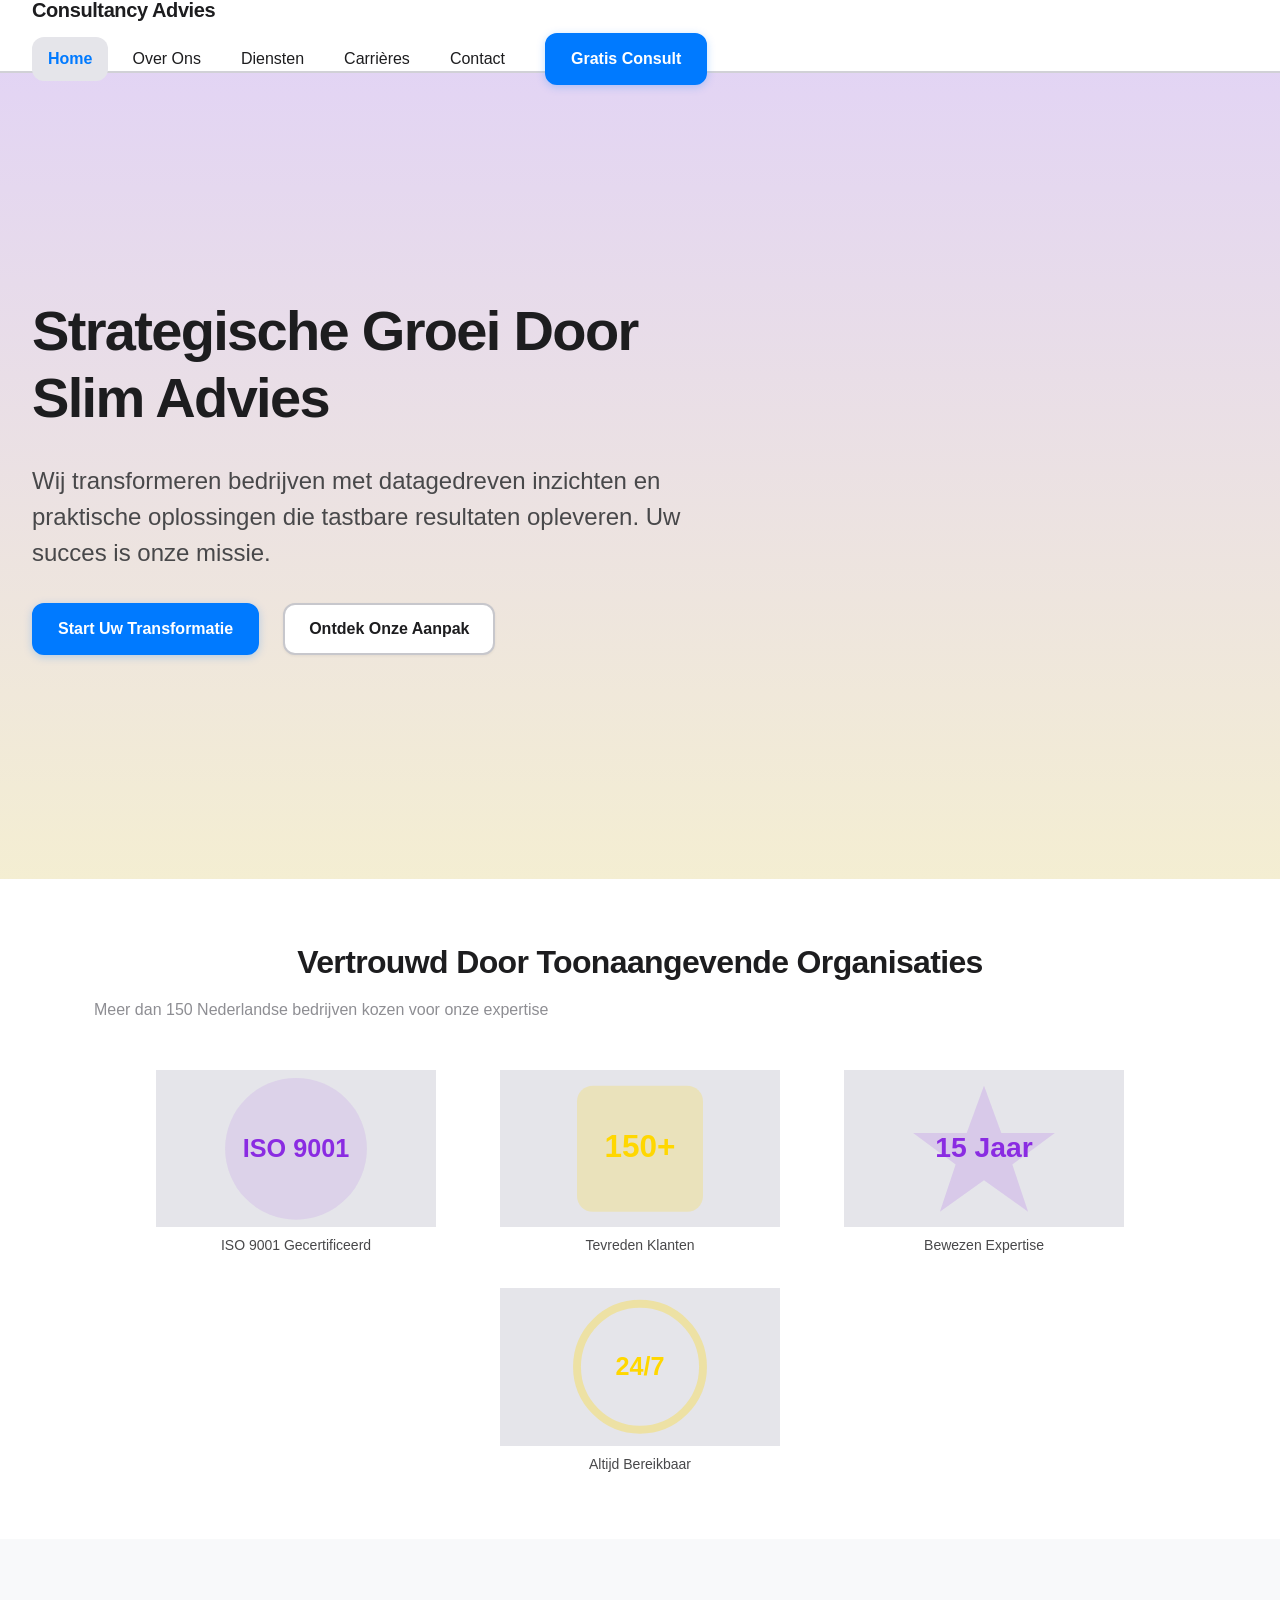
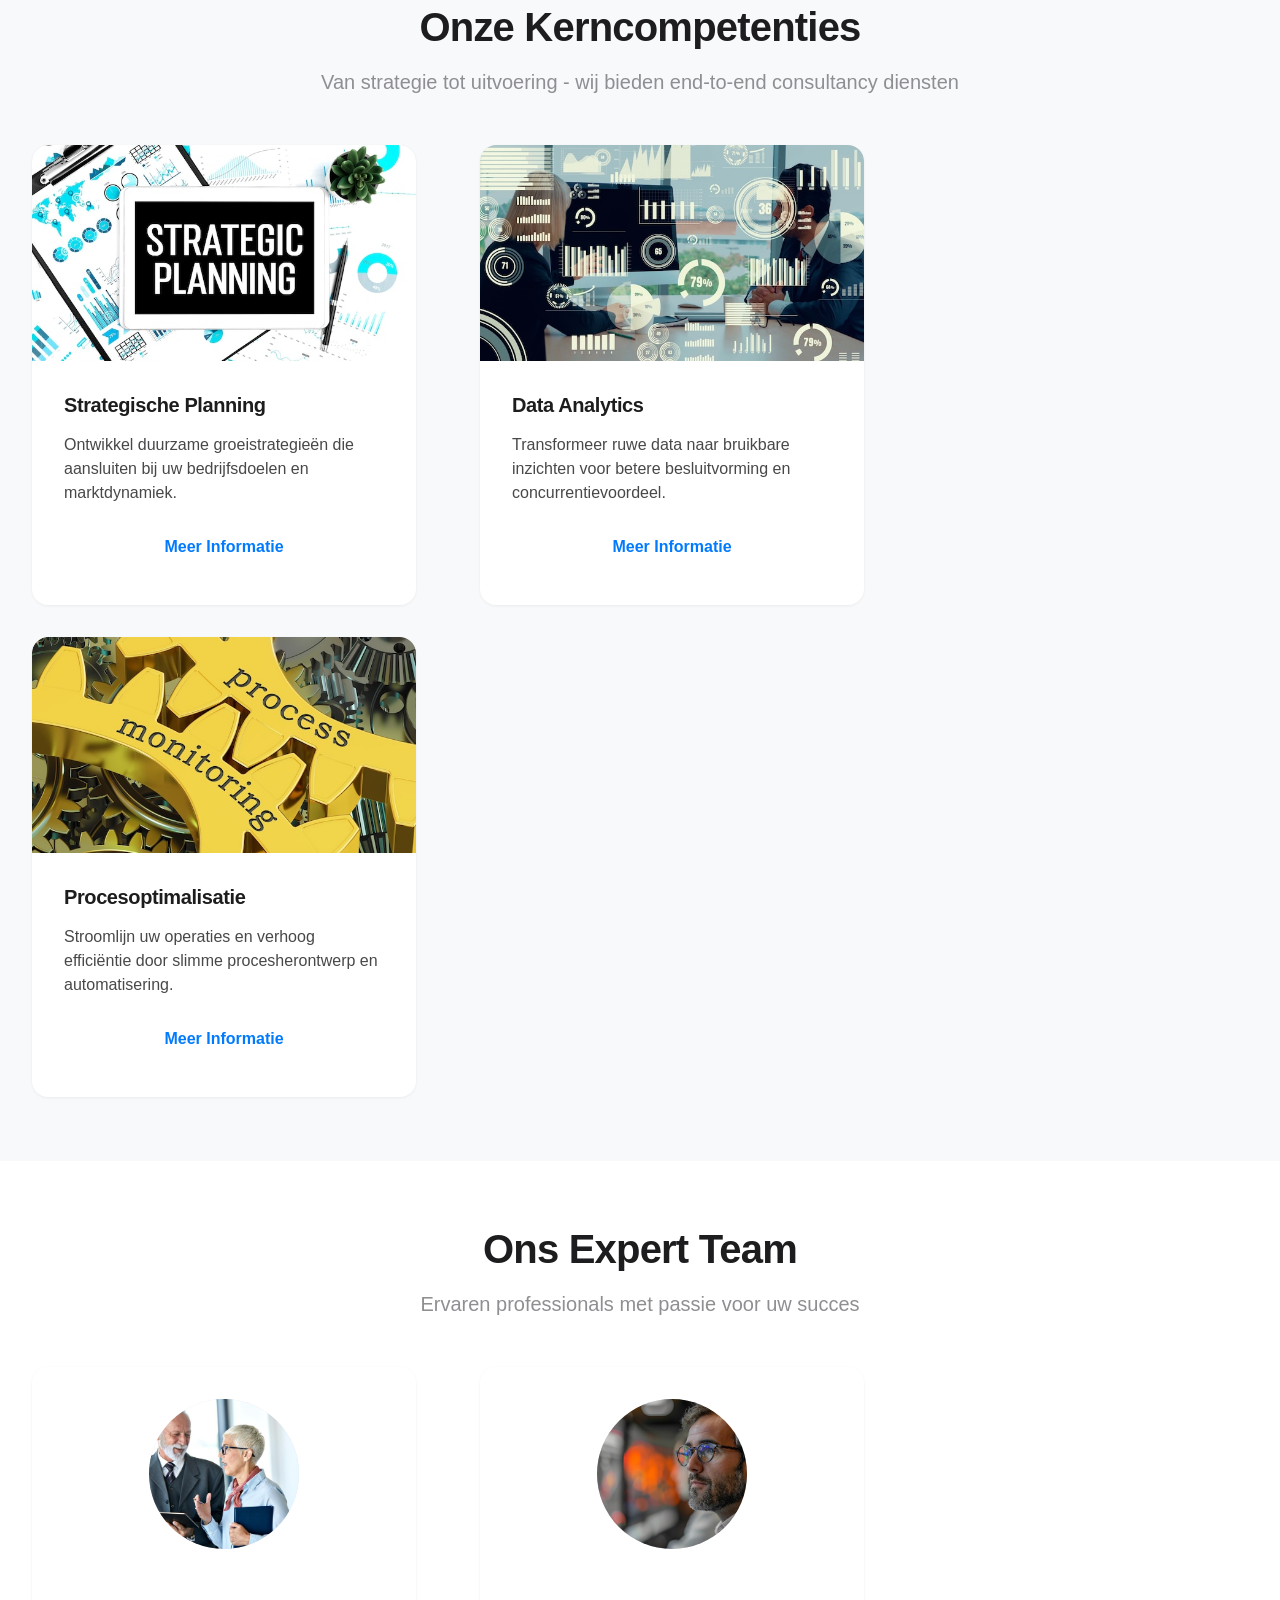
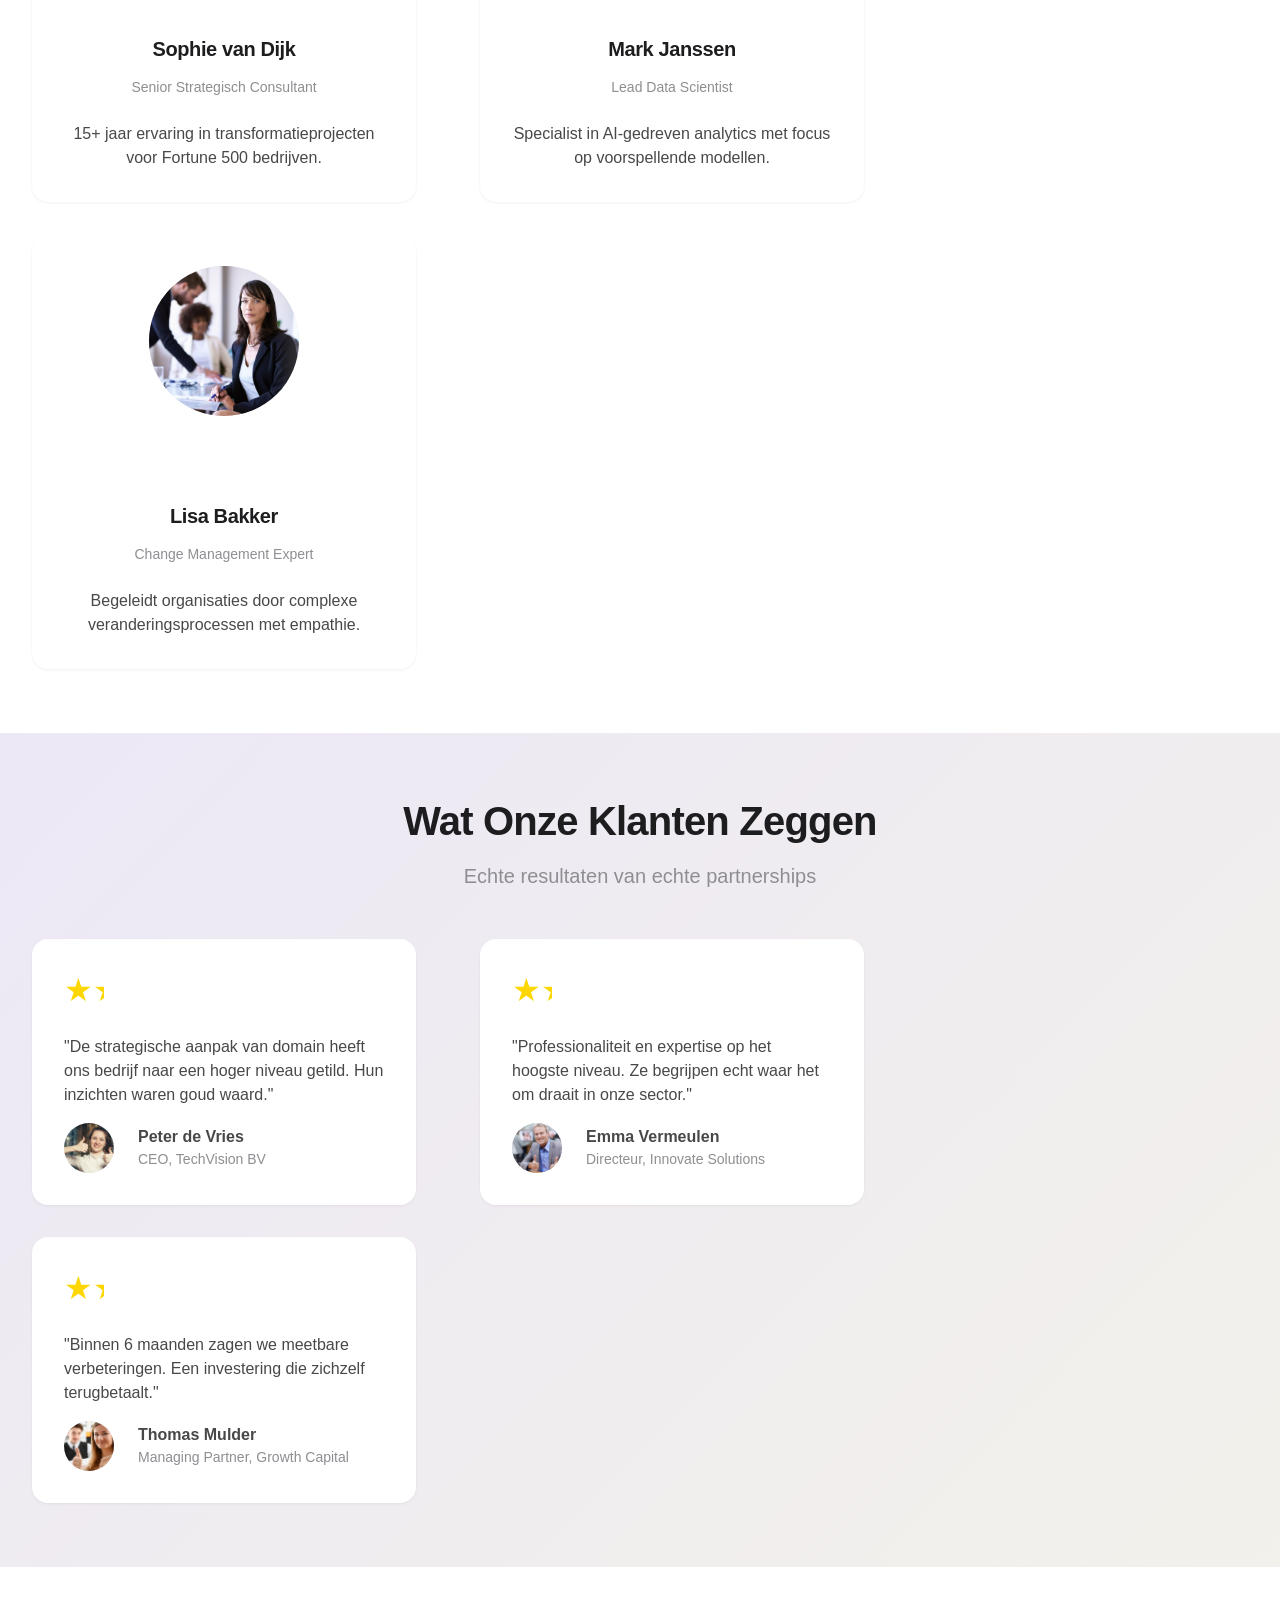
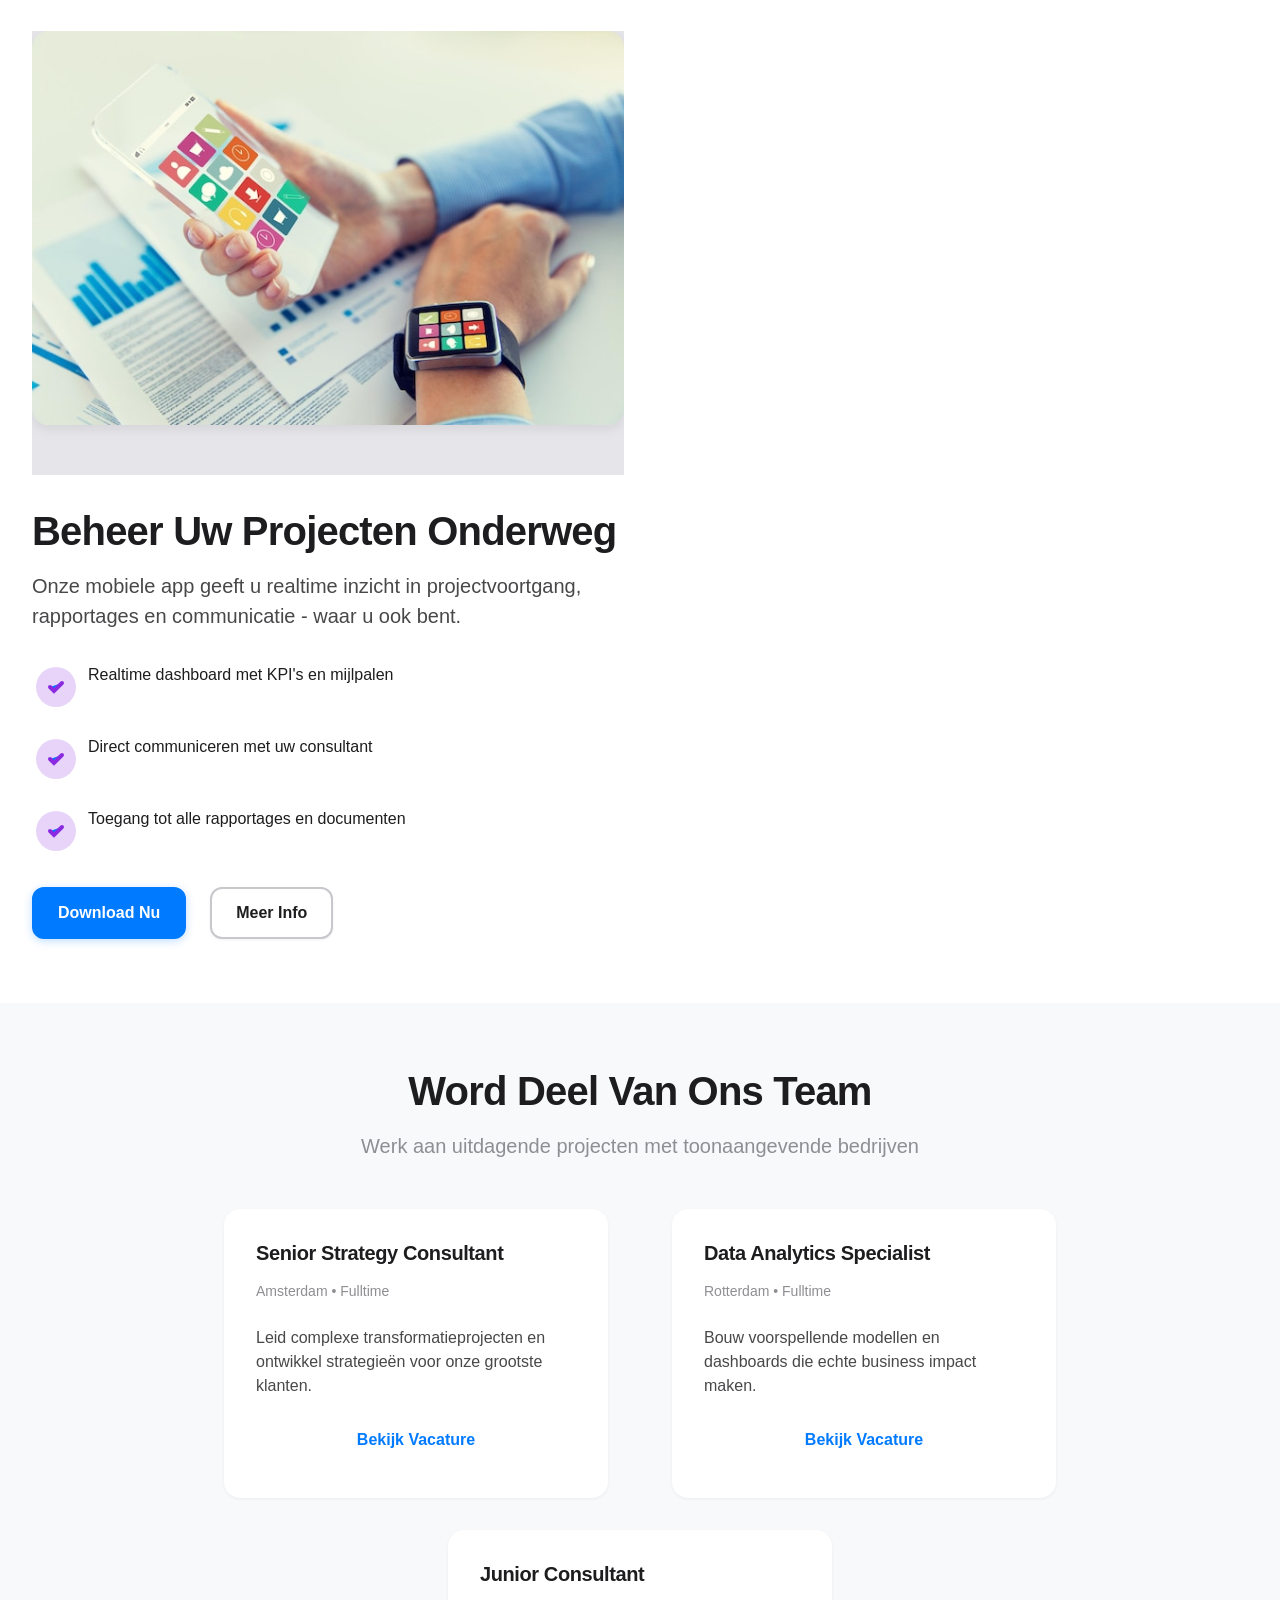
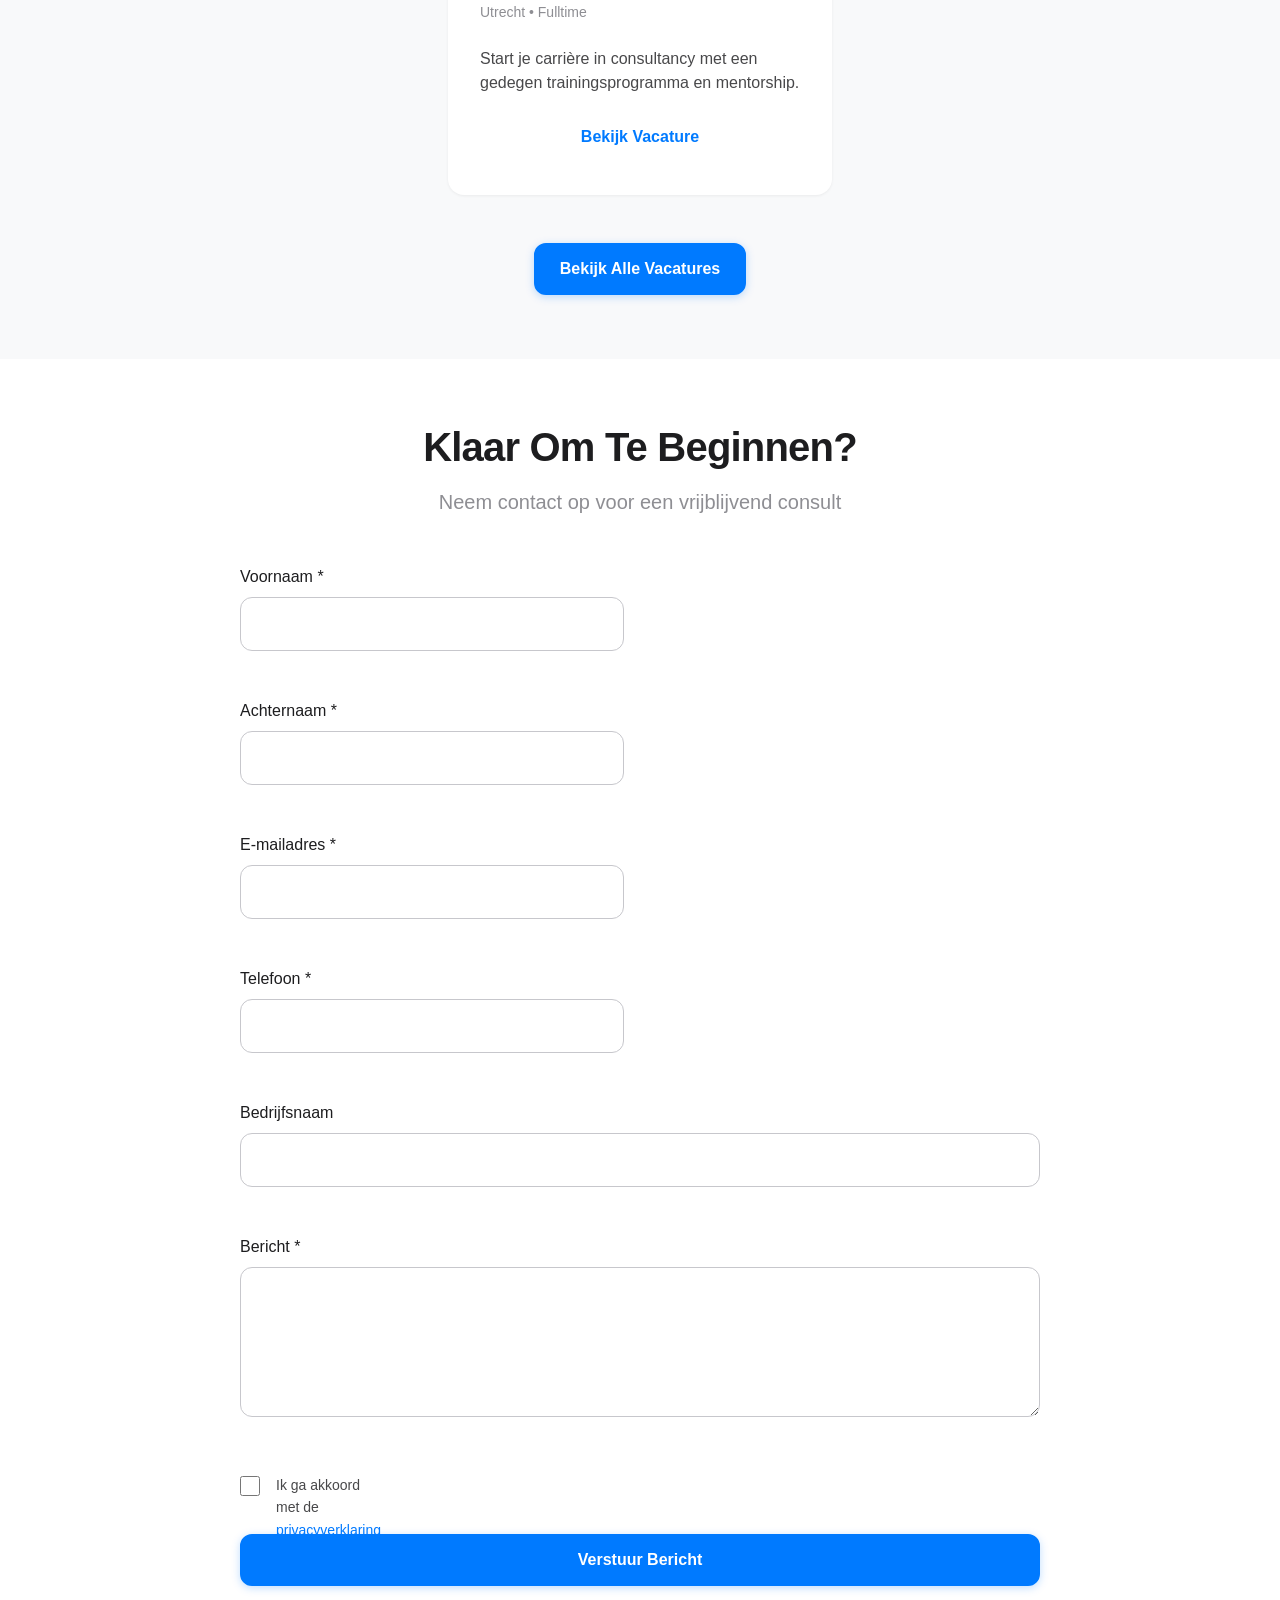
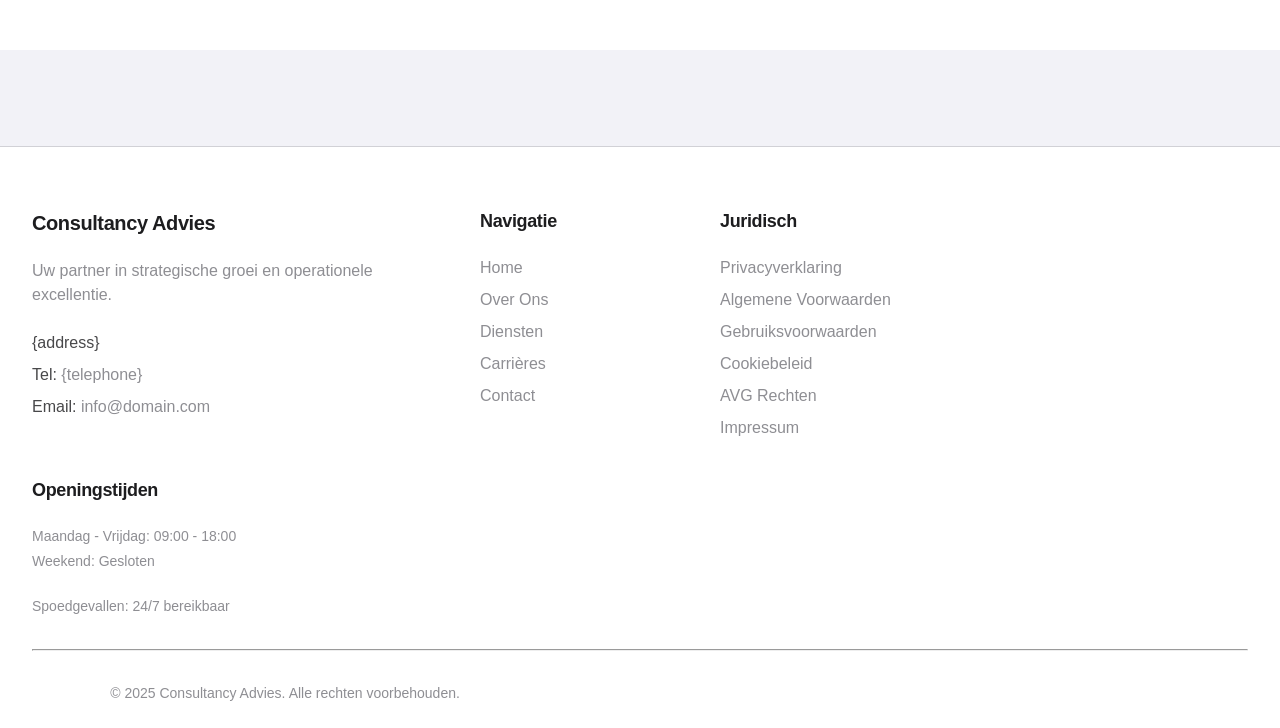
==== commit dad1077b: "images_replaced" ====
--- a/index.html
+++ b/index.html
@@ -1,6 +1,4 @@
-<!doctype html>
-<html lang="nl">
- <head>
+<!DOCTYPE html><html lang="nl"><head>
   <meta charset="UTF-8">
   <meta name="viewport" content="width=device-width, initial-scale=1.0">
   <title>domain | Professionele Bedrijfsconsultancy Nederland</title>
@@ -61,7 +59,7 @@
       <div class="col-6 col-md-3 text-center" data-aos="zoom-in" data-aos-delay="100">
        <div class="ratio ratio-16x9 mb-2">
         <svg viewBox="0 0 100 100" xmlns="http://www.w3.org/2000/svg" aria-label="ISO 9001 Certificering">
-         <circle cx="50" cy="50" r="45" fill="#8A2BE2" opacity="0.1" /> <text x="50" y="55" font-size="16" fill="#8A2BE2" text-anchor="middle" font-weight="bold">ISO 9001</text>
+         <circle cx="50" cy="50" r="45" fill="#8A2BE2" opacity="0.1"></circle> <text x="50" y="55" font-size="16" fill="#8A2BE2" text-anchor="middle" font-weight="bold">ISO 9001</text>
         </svg>
        </div>
        <p class="small fw-medium">ISO 9001 Gecertificeerd</p>
@@ -69,7 +67,7 @@
       <div class="col-6 col-md-3 text-center" data-aos="zoom-in" data-aos-delay="200">
        <div class="ratio ratio-16x9 mb-2">
         <svg viewBox="0 0 100 100" xmlns="http://www.w3.org/2000/svg" aria-label="150+ Tevreden Klanten">
-         <rect x="10" y="10" width="80" height="80" rx="10" fill="#FFD700" opacity="0.2" /> <text x="50" y="55" font-size="20" fill="#FFD700" text-anchor="middle" font-weight="bold">150+</text>
+         <rect x="10" y="10" width="80" height="80" rx="10" fill="#FFD700" opacity="0.2"></rect> <text x="50" y="55" font-size="20" fill="#FFD700" text-anchor="middle" font-weight="bold">150+</text>
         </svg>
        </div>
        <p class="small fw-medium">Tevreden Klanten</p>
@@ -77,7 +75,7 @@
       <div class="col-6 col-md-3 text-center" data-aos="zoom-in" data-aos-delay="300">
        <div class="ratio ratio-16x9 mb-2">
         <svg viewBox="0 0 100 100" xmlns="http://www.w3.org/2000/svg" aria-label="15 Jaar Expertise">
-         <polygon points="50,10 61,40 95,40 68,60 78,90 50,70 22,90 32,60 5,40 39,40" fill="#8A2BE2" opacity="0.15" /> <text x="50" y="55" font-size="18" fill="#8A2BE2" text-anchor="middle" font-weight="bold">15 Jaar</text>
+         <polygon points="50,10 61,40 95,40 68,60 78,90 50,70 22,90 32,60 5,40 39,40" fill="#8A2BE2" opacity="0.15"></polygon> <text x="50" y="55" font-size="18" fill="#8A2BE2" text-anchor="middle" font-weight="bold">15 Jaar</text>
         </svg>
        </div>
        <p class="small fw-medium">Bewezen Expertise</p>
@@ -85,7 +83,7 @@
       <div class="col-6 col-md-3 text-center" data-aos="zoom-in" data-aos-delay="400">
        <div class="ratio ratio-16x9 mb-2">
         <svg viewBox="0 0 100 100" xmlns="http://www.w3.org/2000/svg" aria-label="24/7 Ondersteuning">
-         <circle cx="50" cy="50" r="40" stroke="#FFD700" stroke-width="5" fill="none" opacity="0.3" /> <text x="50" y="55" font-size="16" fill="#FFD700" text-anchor="middle" font-weight="bold">24/7</text>
+         <circle cx="50" cy="50" r="40" stroke="#FFD700" stroke-width="5" fill="none" opacity="0.3"></circle> <text x="50" y="55" font-size="16" fill="#FFD700" text-anchor="middle" font-weight="bold">24/7</text>
         </svg>
        </div>
        <p class="small fw-medium">Altijd Bereikbaar</p>
@@ -103,7 +101,7 @@
       <div class="col-12 col-md-6 col-lg-4" data-aos="fade-up" data-aos-delay="100">
        <div class="c-card card h-100 d-flex flex-column border-0 shadow-sm">
         <div class="ratio ratio-16x9">
-         <img src="https://images.unsplash.com/photo-1454165804606-c3d57bc86b40?w=800&amp;h=600&amp;fit=crop" alt="strategische planning, business strategie, bedrijfsontwikkeling, consultancy" class="c-card__image card-img-top" loading="lazy" width="800" height="600" style="object-fit: cover;">
+         <img src="img/218.jpg" alt="strategische planning, business strategie, bedrijfsontwikkeling, consultancy" class="c-card__image card-img-top" loading="lazy" width="800" height="600" style="object-fit: cover;">
         </div>
         <div class="c-card__content card-body d-flex flex-column">
          <h3 class="h5 card-title fw-bold">Strategische Planning</h3>
@@ -115,7 +113,7 @@
       <div class="col-12 col-md-6 col-lg-4" data-aos="fade-up" data-aos-delay="200">
        <div class="c-card card h-100 d-flex flex-column border-0 shadow-sm">
         <div class="ratio ratio-16x9">
-         <img src="https://images.unsplash.com/photo-1460925895917-afdab827c52f?w=800&amp;h=600&amp;fit=crop" alt="data analyse, business intelligence, analytics, rapportage" class="c-card__image card-img-top" loading="lazy" width="800" height="600" style="object-fit: cover;">
+         <img src="img/17166.jpg" alt="data analyse, business intelligence, analytics, rapportage" class="c-card__image card-img-top" loading="lazy" width="800" height="600" style="object-fit: cover;">
         </div>
         <div class="c-card__content card-body d-flex flex-column">
          <h3 class="h5 card-title fw-bold">Data Analytics</h3>
@@ -127,7 +125,7 @@
       <div class="col-12 col-md-6 col-lg-4" data-aos="fade-up" data-aos-delay="300">
        <div class="c-card card h-100 d-flex flex-column border-0 shadow-sm">
         <div class="ratio ratio-16x9">
-         <img src="https://images.unsplash.com/photo-1552664730-d307ca884978?w=800&amp;h=600&amp;fit=crop" alt="procesoptimalisatie, efficiency, workflow verbetering, operationele excellentie" class="c-card__image card-img-top" loading="lazy" width="800" height="600" style="object-fit: cover;">
+         <img src="img/15439.jpg" alt="procesoptimalisatie, efficiency, workflow verbetering, operationele excellentie" class="c-card__image card-img-top" loading="lazy" width="800" height="600" style="object-fit: cover;">
         </div>
         <div class="c-card__content card-body d-flex flex-column">
          <h3 class="h5 card-title fw-bold">Procesoptimalisatie</h3>
@@ -150,7 +148,7 @@
        <div class="c-card card h-100 d-flex flex-column border-0 shadow-sm text-center">
         <div class="p-4">
          <div class="ratio ratio-1x1 mx-auto mb-3" style="max-width: 150px; border-radius: 50%; overflow: hidden;">
-          <img src="https://images.unsplash.com/photo-1573496359142-b8d87734a5a2?w=300&amp;h=300&amp;fit=crop" alt="senior consultant, business expert, strategisch adviseur" class="c-card__image" loading="lazy" width="300" height="300" style="object-fit: cover;">
+          <img src="img/112.jpg" alt="senior consultant, business expert, strategisch adviseur" class="c-card__image" loading="lazy" width="300" height="300" style="object-fit: cover;">
          </div>
         </div>
         <div class="c-card__content card-body d-flex flex-column">
@@ -164,7 +162,7 @@
        <div class="c-card card h-100 d-flex flex-column border-0 shadow-sm text-center">
         <div class="p-4">
          <div class="ratio ratio-1x1 mx-auto mb-3" style="max-width: 150px; border-radius: 50%; overflow: hidden;">
-          <img src="https://images.unsplash.com/photo-1560250097-0b93528c311a?w=300&amp;h=300&amp;fit=crop" alt="data scientist, analytics expert, technisch adviseur" class="c-card__image" loading="lazy" width="300" height="300" style="object-fit: cover;">
+          <img src="img/25827.jpg" alt="data scientist, analytics expert, technisch adviseur" class="c-card__image" loading="lazy" width="300" height="300" style="object-fit: cover;">
          </div>
         </div>
         <div class="c-card__content card-body d-flex flex-column">
@@ -178,7 +176,7 @@
        <div class="c-card card h-100 d-flex flex-column border-0 shadow-sm text-center">
         <div class="p-4">
          <div class="ratio ratio-1x1 mx-auto mb-3" style="max-width: 150px; border-radius: 50%; overflow: hidden;">
-          <img src="https://images.unsplash.com/photo-1580489944761-15a19d654956?w=300&amp;h=300&amp;fit=crop" alt="change management expert, organisatie adviseur, HR consultant" class="c-card__image" loading="lazy" width="300" height="300" style="object-fit: cover;">
+          <img src="img/315486.jpg" alt="change management expert, organisatie adviseur, HR consultant" class="c-card__image" loading="lazy" width="300" height="300" style="object-fit: cover;">
          </div>
         </div>
         <div class="c-card__content card-body d-flex flex-column">
@@ -209,7 +207,7 @@
          <p class="card-text mb-4">"De strategische aanpak van domain heeft ons bedrijf naar een hoger niveau getild. Hun inzichten waren goud waard."</p>
          <div class="d-flex align-items-center">
           <div class="ratio ratio-1x1 me-3" style="width: 50px; border-radius: 50%; overflow: hidden;">
-           <img src="https://images.unsplash.com/photo-1507003211169-0a1dd7228f2d?w=100&amp;h=100&amp;fit=crop" alt="klant testimonial, tevreden klant, business owner" loading="lazy" width="100" height="100" style="object-fit: cover;">
+           <img src="img/1008.jpg" alt="klant testimonial, tevreden klant, business owner" loading="lazy" width="100" height="100" style="object-fit: cover;">
           </div>
           <div>
            <p class="fw-bold mb-0">Peter de Vries</p>
@@ -230,7 +228,7 @@
          <p class="card-text mb-4">"Professionaliteit en expertise op het hoogste niveau. Ze begrijpen echt waar het om draait in onze sector."</p>
          <div class="d-flex align-items-center">
           <div class="ratio ratio-1x1 me-3" style="width: 50px; border-radius: 50%; overflow: hidden;">
-           <img src="https://images.unsplash.com/photo-1494790108377-be9c29b29330?w=100&amp;h=100&amp;fit=crop" alt="klant testimonial, tevreden klant, directeur" loading="lazy" width="100" height="100" style="object-fit: cover;">
+           <img src="img/281376.jpg" alt="klant testimonial, tevreden klant, directeur" loading="lazy" width="100" height="100" style="object-fit: cover;">
           </div>
           <div>
            <p class="fw-bold mb-0">Emma Vermeulen</p>
@@ -251,7 +249,7 @@
          <p class="card-text mb-4">"Binnen 6 maanden zagen we meetbare verbeteringen. Een investering die zichzelf terugbetaalt."</p>
          <div class="d-flex align-items-center">
           <div class="ratio ratio-1x1 me-3" style="width: 50px; border-radius: 50%; overflow: hidden;">
-           <img src="https://images.unsplash.com/photo-1472099645785-5658abf4ff4e?w=100&amp;h=100&amp;fit=crop" alt="klant testimonial, tevreden klant, managing partner" loading="lazy" width="100" height="100" style="object-fit: cover;">
+           <img src="img/29477.jpg" alt="klant testimonial, tevreden klant, managing partner" loading="lazy" width="100" height="100" style="object-fit: cover;">
           </div>
           <div>
            <p class="fw-bold mb-0">Thomas Mulder</p>
@@ -269,7 +267,7 @@
      <div class="row align-items-center g-4">
       <div class="col-lg-6" data-aos="fade-right">
        <div class="ratio ratio-4x3">
-        <img src="https://images.unsplash.com/photo-1551650975-87deedd944c3?w=800&amp;h=600&amp;fit=crop" alt="mobiele app, business tools, digitale oplossingen, productiviteit" class="img-fluid rounded shadow" loading="lazy" width="800" height="600" style="object-fit: cover;">
+        <img src="img/155516.jpg" alt="mobiele app, business tools, digitale oplossingen, productiviteit" class="img-fluid rounded shadow" loading="lazy" width="800" height="600" style="object-fit: cover;">
        </div>
       </div>
       <div class="col-lg-6" data-aos="fade-left">
@@ -278,19 +276,19 @@
        <ul class="list-unstyled mb-4">
         <li class="d-flex align-items-start mb-3">
          <svg width="24" height="24" viewBox="0 0 24 24" fill="none" xmlns="http://www.w3.org/2000/svg" class="me-2 flex-shrink-0" aria-hidden="true">
-          <circle cx="12" cy="12" r="10" fill="#8A2BE2" opacity="0.2" /> <path d="M9 12l2 2 4-4" stroke="#8A2BE2" stroke-width="2" stroke-linecap="round" />
+          <circle cx="12" cy="12" r="10" fill="#8A2BE2" opacity="0.2"></circle> <path d="M9 12l2 2 4-4" stroke="#8A2BE2" stroke-width="2" stroke-linecap="round"></path>
          </svg>
          <span>Realtime dashboard met KPI's en mijlpalen</span>
         </li>
         <li class="d-flex align-items-start mb-3">
          <svg width="24" height="24" viewBox="0 0 24 24" fill="none" xmlns="http://www.w3.org/2000/svg" class="me-2 flex-shrink-0" aria-hidden="true">
-          <circle cx="12" cy="12" r="10" fill="#8A2BE2" opacity="0.2" /> <path d="M9 12l2 2 4-4" stroke="#8A2BE2" stroke-width="2" stroke-linecap="round" />
+          <circle cx="12" cy="12" r="10" fill="#8A2BE2" opacity="0.2"></circle> <path d="M9 12l2 2 4-4" stroke="#8A2BE2" stroke-width="2" stroke-linecap="round"></path>
          </svg>
          <span>Direct communiceren met uw consultant</span>
         </li>
         <li class="d-flex align-items-start mb-3">
          <svg width="24" height="24" viewBox="0 0 24 24" fill="none" xmlns="http://www.w3.org/2000/svg" class="me-2 flex-shrink-0" aria-hidden="true">
-          <circle cx="12" cy="12" r="10" fill="#8A2BE2" opacity="0.2" /> <path d="M9 12l2 2 4-4" stroke="#8A2BE2" stroke-width="2" stroke-linecap="round" />
+          <circle cx="12" cy="12" r="10" fill="#8A2BE2" opacity="0.2"></circle> <path d="M9 12l2 2 4-4" stroke="#8A2BE2" stroke-width="2" stroke-linecap="round"></path>
          </svg>
          <span>Toegang tot alle rapportages en documenten</span>
         </li>
@@ -353,29 +351,29 @@
         <h2 class="h2 fw-bold">Klaar Om Te Beginnen?</h2>
         <p class="fs-5 text-muted u-max-w-content mx-auto">Neem contact op voor een vrijblijvend consult</p>
        </div>
-       <form class="c-form" method="POST" action="thank_you.html" novalidate>
+       <form class="c-form" method="POST" action="thank_you.html" novalidate="">
         <div class="row g-3">
          <div class="col-12 col-md-6">
           <div class="c-form__group">
-           <label for="firstName" class="c-form__label form-label">Voornaam *</label> <input type="text" class="c-form__input form-control" id="firstName" name="firstName" required>
+           <label for="firstName" class="c-form__label form-label">Voornaam *</label> <input type="text" class="c-form__input form-control" id="firstName" name="firstName" required="">
            <div class="c-form__error invalid-feedback">Voer uw voornaam in</div>
           </div>
          </div>
          <div class="col-12 col-md-6">
           <div class="c-form__group">
-           <label for="lastName" class="c-form__label form-label">Achternaam *</label> <input type="text" class="c-form__input form-control" id="lastName" name="lastName" required>
+           <label for="lastName" class="c-form__label form-label">Achternaam *</label> <input type="text" class="c-form__input form-control" id="lastName" name="lastName" required="">
            <div class="c-form__error invalid-feedback">Voer uw achternaam in</div>
           </div>
          </div>
          <div class="col-12 col-md-6">
           <div class="c-form__group">
-           <label for="email" class="c-form__label form-label">E-mailadres *</label> <input type="email" class="c-form__input form-control" id="email" name="email" required>
+           <label for="email" class="c-form__label form-label">E-mailadres *</label> <input type="email" class="c-form__input form-control" id="email" name="email" required="">
            <div class="c-form__error invalid-feedback">Voer een geldig e-mailadres in</div>
           </div>
          </div>
          <div class="col-12 col-md-6">
           <div class="c-form__group">
-           <label for="phone" class="c-form__label form-label">Telefoon *</label> <input type="tel" class="c-form__input form-control" id="phone" name="phone" required>
+           <label for="phone" class="c-form__label form-label">Telefoon *</label> <input type="tel" class="c-form__input form-control" id="phone" name="phone" required="">
            <div class="c-form__error invalid-feedback">Voer een geldig telefoonnummer in</div>
           </div>
          </div>
@@ -386,13 +384,13 @@
          </div>
          <div class="col-12">
           <div class="c-form__group">
-           <label for="message" class="c-form__label form-label">Bericht *</label> <textarea class="c-form__textarea form-control" id="message" name="message" rows="5" required></textarea>
+           <label for="message" class="c-form__label form-label">Bericht *</label> <textarea class="c-form__textarea form-control" id="message" name="message" rows="5" required=""></textarea>
            <div class="c-form__error invalid-feedback">Voer uw bericht in</div>
           </div>
          </div>
          <div class="col-12">
           <div class="c-form__checkbox form-check">
-           <input class="form-check-input" type="checkbox" id="privacy" name="privacy" required> <label class="form-check-label" for="privacy"> Ik ga akkoord met de <a href="privacy.html" class="text-decoration-underline">privacyverklaring</a> * </label>
+           <input class="form-check-input" type="checkbox" id="privacy" name="privacy" required=""> <label class="form-check-label" for="privacy"> Ik ga akkoord met de <a href="privacy.html" class="text-decoration-underline">privacyverklaring</a> * </label>
            <div class="c-form__error invalid-feedback">U moet akkoord gaan met de privacyverklaring</div>
           </div>
          </div>
@@ -454,6 +452,6 @@
     </div>
    </div>
   </footer>
-  <script src="script.js" defer></script>
- </body>
-</html>+  <script src="script.js" defer=""></script>
+ 
+</body></html>
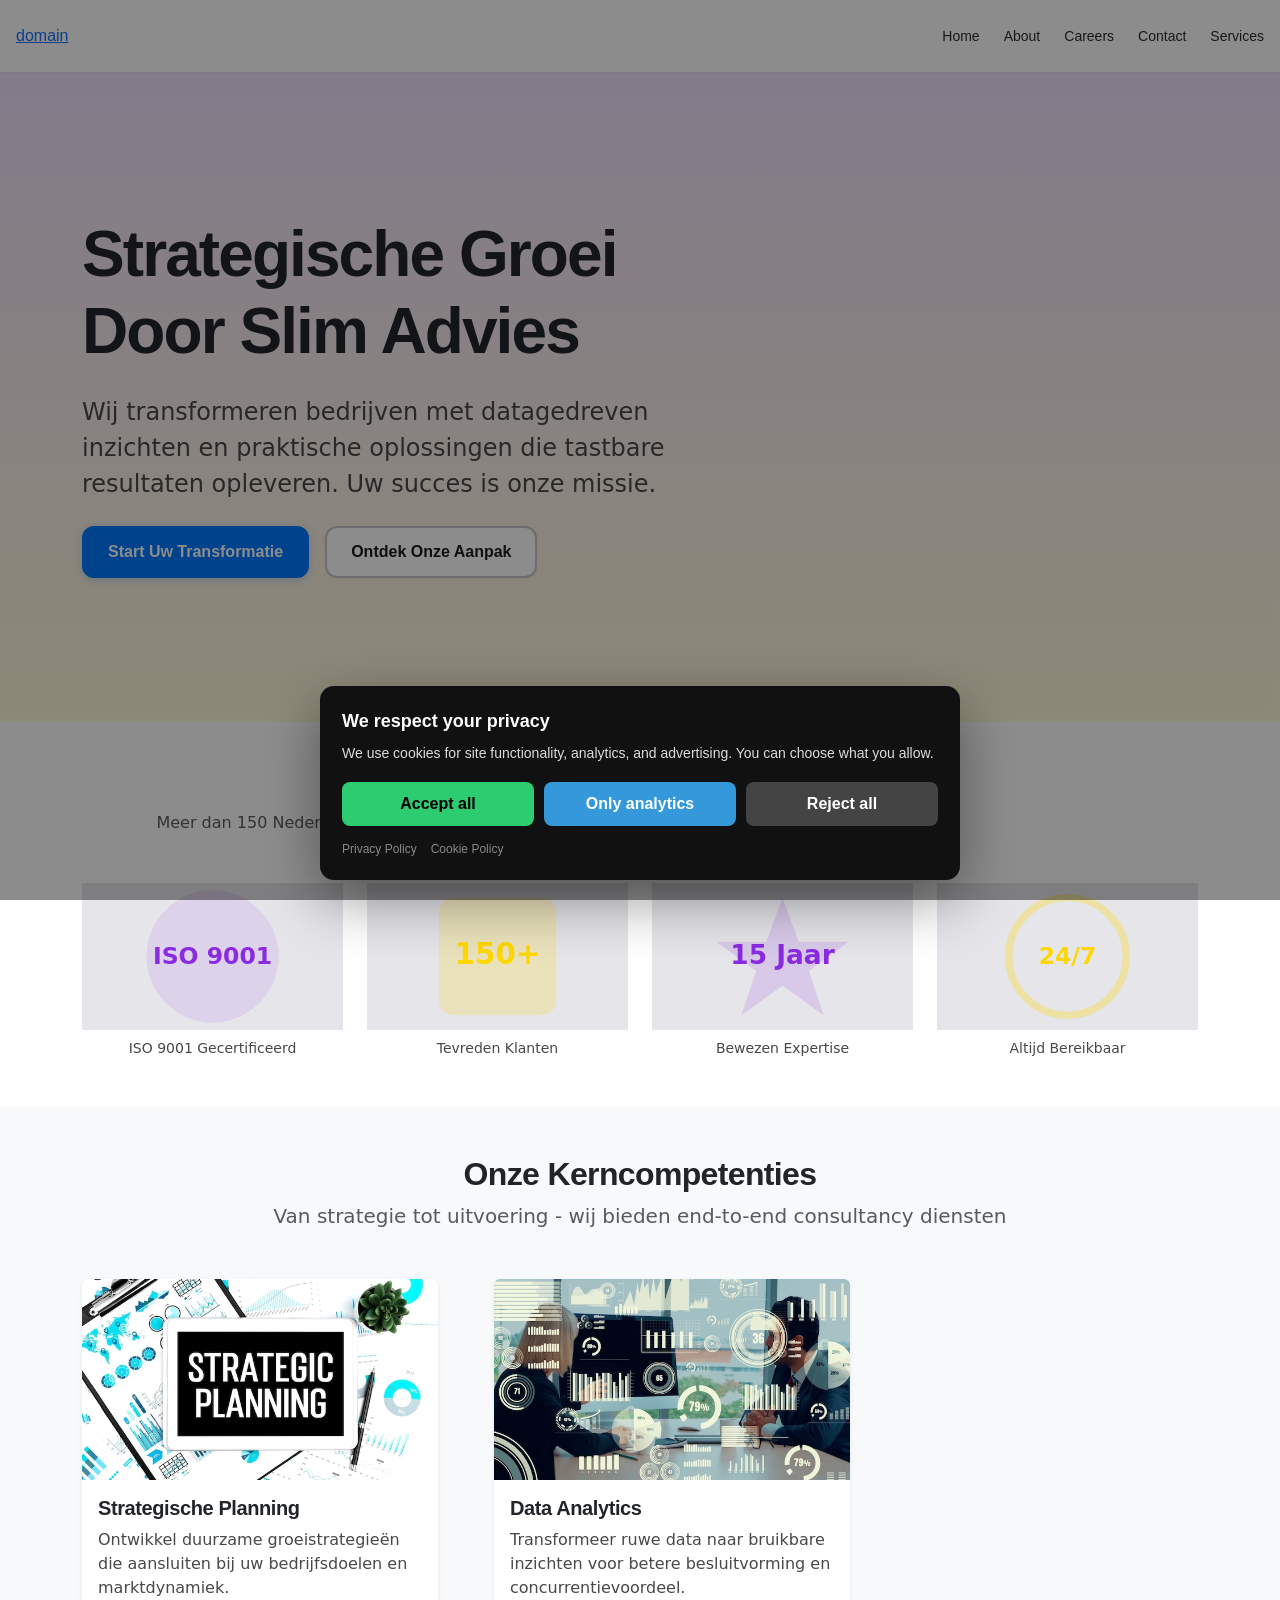
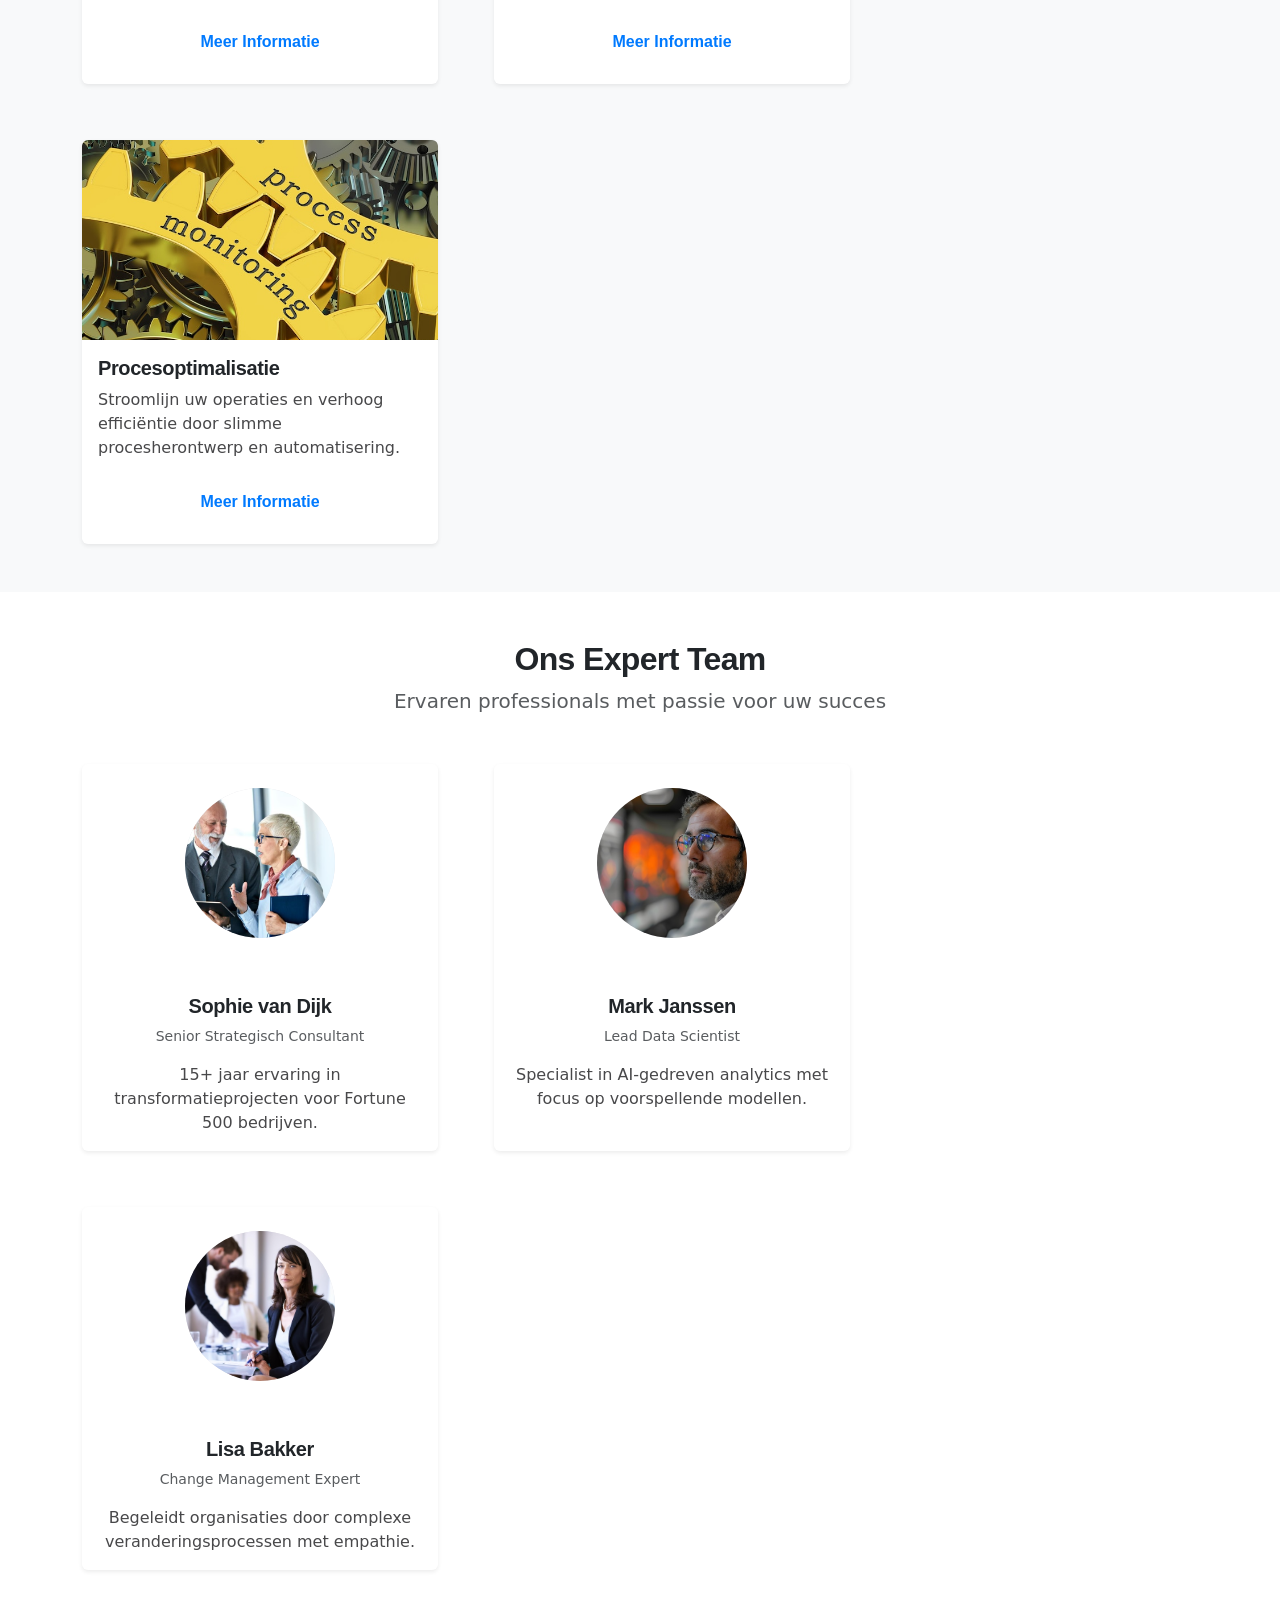
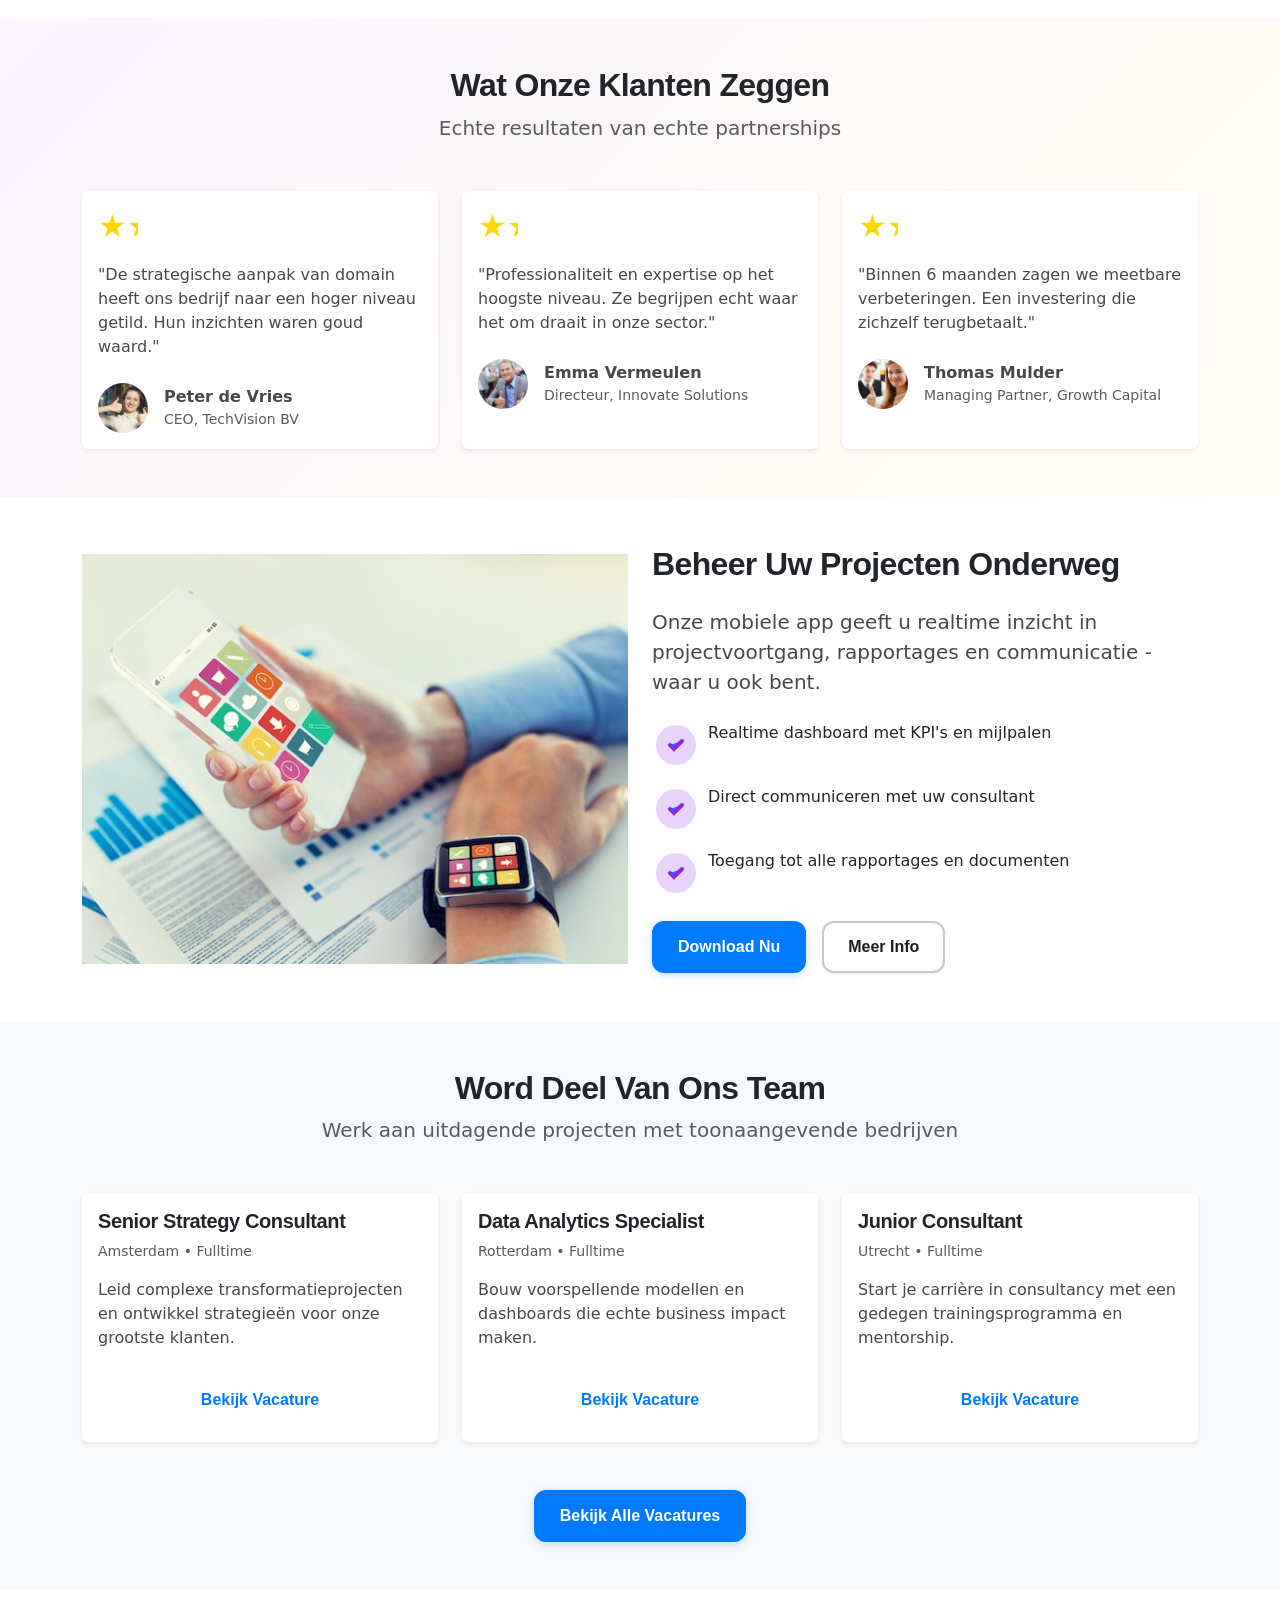
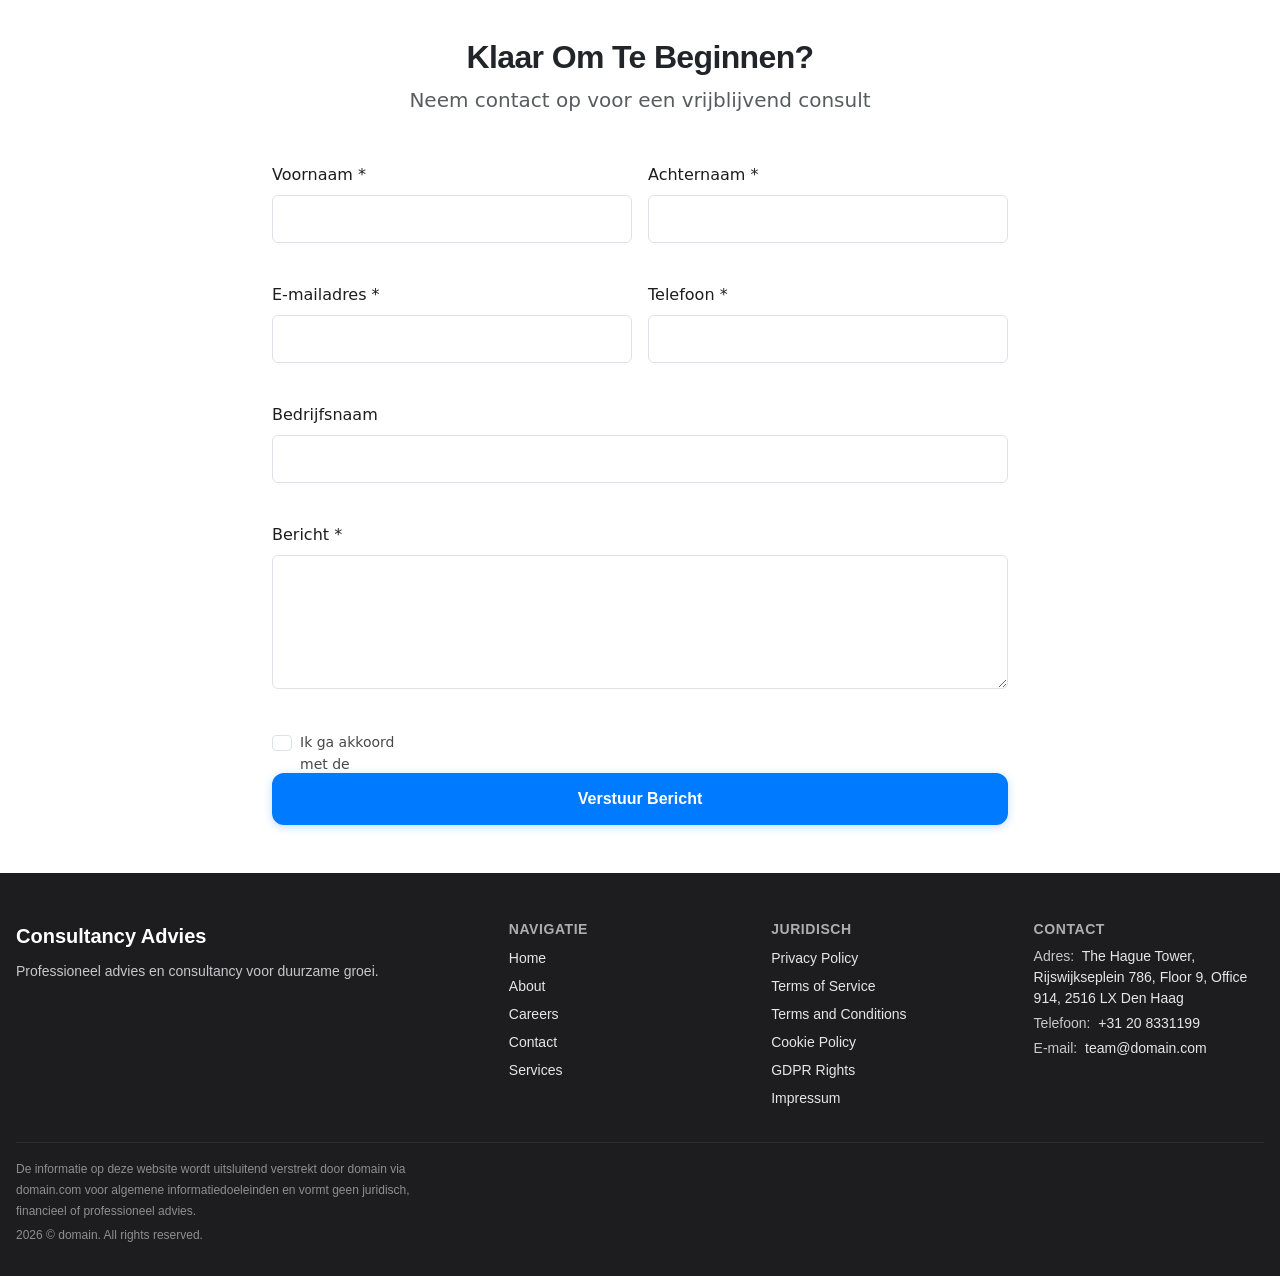
==== commit f183d7b7: "AI Audit" ====
--- a/index.html
+++ b/index.html
@@ -1,4 +1,64 @@
 <!DOCTYPE html><html lang="nl"><head>
+<script type="application/ld+json">
+{
+  "@context": "https://schema.org",
+  "@graph": [
+    {
+      "@type": "Organization",
+      "@id": "https://domain.com/#org",
+      "name": "domain",
+      "url": "https://domain.com",
+      "email": "team@domain.com",
+      "telephone": "+31 20 8331199",
+      "address": {
+        "@type": "PostalAddress",
+        "streetAddress": "The Hague Tower, Rijswijkseplein 786, Floor 9, Office 914, 2516 LX Den Haag"
+      },
+      "contactPoint": {
+        "@type": "ContactPoint",
+        "contactType": "customer support",
+        "email": "team@domain.com",
+        "telephone": "+31 20 8331199"
+      }
+    },
+    {
+      "@type": "WebSite",
+      "@id": "https://domain.com/#website",
+      "url": "https://domain.com",
+      "name": "domain",
+      "publisher": {
+        "@id": "https://domain.com/#org"
+      }
+    },
+    {
+      "@type": "WebPage",
+      "@id": "https://domain.com#webpage",
+      "url": "https://domain.com",
+      "name": "domain | Professionele Bedrijfsconsultancy Nederland",
+      "isPartOf": {
+        "@id": "https://domain.com/#website"
+      },
+      "about": {
+        "@id": "https://domain.com/#org"
+      },
+      "inLanguage": "nl",
+      "description": "Specialist in bedrijfsconsultancy met focus op strategische groei en operationele excellentie. Bewezen resultaten voor Nederlandse bedrijven."
+    },
+    {
+      "@type": "BreadcrumbList",
+      "@id": "https://domain.com#breadcrumbs",
+      "itemListElement": [
+        {
+          "@type": "ListItem",
+          "position": 1,
+          "name": "Home",
+          "item": "https://domain.com"
+        }
+      ]
+    }
+  ]
+}
+</script>
   <meta charset="UTF-8">
   <meta name="viewport" content="width=device-width, initial-scale=1.0">
   <title>domain | Professionele Bedrijfsconsultancy Nederland</title>
@@ -12,28 +72,34 @@
   <link rel="stylesheet" href="style.css">
   <link rel="icon" type="image/png" href="/favicon.png">
   <link rel="apple-touch-icon" href="/apple-touch-icon.png">
- </head>
+   <link rel="stylesheet" href="https://cdn.jsdelivr.net/npm/bootstrap@5.3.3/dist/css/bootstrap.min.css" integrity="sha384-QWTKZyjpPEjISv5WaRU9OFeRpok6YctnYmDr5pNlyT2bRjXh0JMhjY6hW+ALEwIH" crossorigin="anonymous">
+  <link rel="stylesheet" href="https://unpkg.com/aos@2.3.4/dist/aos.css">
+<link rel="stylesheet" href="./header-footer.css">
+<link rel="stylesheet" href="./consent.css">
+<script src="./consent.js"></script>
+</head>
  <body>
-  <header class="l-header">
-   <nav class="c-nav navbar navbar-expand-lg sticky-top bg-white border-bottom" role="navigation" aria-label="Hoofdnavigatie">
-    <div class="container">
-     <a class="c-logo navbar-brand" href="/"> <span class="c-logo__text">Consultancy Advies</span> </a>
-     <button class="c-nav__toggle navbar-toggler" type="button" aria-controls="navbarNav" aria-expanded="false" aria-label="Navigatie menu"><span class="navbar-toggler-icon"></span></button>
-     <div class="collapse navbar-collapse" id="navbarNav">
-      <ul class="c-nav__list navbar-nav ms-auto">
-       <li class="c-nav__item nav-item"><a class="c-nav__link nav-link" href="/" aria-current="page">Home</a></li>
-       <li class="c-nav__item nav-item"><a class="c-nav__link nav-link" href="about.html">Over Ons</a></li>
-       <li class="c-nav__item nav-item"><a class="c-nav__link nav-link" href="services.html">Diensten</a></li>
-       <li class="c-nav__item nav-item"><a class="c-nav__link nav-link" href="careers.html">Carrières</a></li>
-       <li class="c-nav__item nav-item"><a class="c-nav__link nav-link" href="contact.html">Contact</a></li>
+<header class="dr-header" data-dr-variant="v1">
+  <div class="dr-header-inner">
+    <a class="dr-logo" href="./index.html" aria-label="domain">domain</a>
+
+    <nav class="dr-nav" aria-label="Primary navigation">
+      <ul class="dr-nav-list">
+        <li class="dr-nav-item"><a class="dr-nav-link" href="./index.html">Home</a></li><li class="dr-nav-item"><a class="dr-nav-link" href="./about.html">About</a></li><li class="dr-nav-item"><a class="dr-nav-link" href="./careers.html">Careers</a></li><li class="dr-nav-item"><a class="dr-nav-link" href="./contact.html">Contact</a></li><li class="dr-nav-item"><a class="dr-nav-link" href="./services.html">Services</a></li>
       </ul>
-      <div class="ms-lg-3">
-       <a href="contact.html" class="c-button c-button--primary">Gratis Consult</a>
-      </div>
-     </div>
-    </div>
-   </nav>
-  </header>
+    </nav>
+
+    <button class="dr-burger" type="button" aria-label="Toggle menu" aria-expanded="false" aria-controls="dr-mobile-menu">
+      <span></span><span></span><span></span>
+    </button>
+  </div>
+</header>
+<nav class="dr-mobile-menu" id="dr-mobile-menu" aria-label="Mobile navigation">
+  <ul class="dr-mobile-nav-list">
+    <li class="dr-nav-item"><a class="dr-nav-link" href="./index.html">Home</a></li><li class="dr-nav-item"><a class="dr-nav-link" href="./about.html">About</a></li><li class="dr-nav-item"><a class="dr-nav-link" href="./careers.html">Careers</a></li><li class="dr-nav-item"><a class="dr-nav-link" href="./contact.html">Contact</a></li><li class="dr-nav-item"><a class="dr-nav-link" href="./services.html">Services</a></li>
+  </ul>
+</nav>
+
   <a href="#main-content" class="u-visually-hidden">Spring naar hoofdinhoud</a>
   <main id="main-content">
    <section class="c-hero py-5" style="background-image: linear-gradient(rgba(138, 43, 226, 0.15), rgba(255, 215, 0, 0.15)), url('https://images.unsplash.com/photo-1542744173-8e7e53415bb0?w=1920&amp;h=1080&amp;fit=crop'); background-size: cover; background-position: center; background-repeat: no-repeat;" data-aos="fade-in">
@@ -404,54 +470,63 @@
     </div>
    </section>
   </main>
-  <footer class="l-footer bg-white border-top pt-5 pb-3" role="contentinfo">
-   <div class="container">
-    <div class="row g-4">
-     <div class="col-12 col-md-6 col-lg-4">
-      <h3 class="h5 fw-bold mb-3">Consultancy Advies</h3>
-      <p class="text-muted mb-3">Uw partner in strategische groei en operationele excellentie.</p>
-      <address class="text-muted">
-       <p class="mb-2">{address}</p>
-       <p class="mb-2">Tel: <a href="tel:{telephone}" class="text-muted text-decoration-none">{telephone}</a></p>
-       <p class="mb-0">Email: <a href="mailto:info@domain.com" class="text-muted text-decoration-none">info@domain.com</a></p>
-      </address>
-     </div>
-     <div class="col-12 col-md-6 col-lg-2">
-      <h3 class="h6 fw-bold mb-3">Navigatie</h3>
-      <ul class="list-unstyled">
-       <li class="mb-2"><a href="/" class="text-muted text-decoration-none">Home</a></li>
-       <li class="mb-2"><a href="about.html" class="text-muted text-decoration-none">Over Ons</a></li>
-       <li class="mb-2"><a href="services.html" class="text-muted text-decoration-none">Diensten</a></li>
-       <li class="mb-2"><a href="careers.html" class="text-muted text-decoration-none">Carrières</a></li>
-       <li class="mb-2"><a href="contact.html" class="text-muted text-decoration-none">Contact</a></li>
-      </ul>
-     </div>
-     <div class="col-12 col-md-6 col-lg-3">
-      <h3 class="h6 fw-bold mb-3">Juridisch</h3>
-      <ul class="list-unstyled">
-       <li class="mb-2"><a href="privacy.html" class="text-muted text-decoration-none">Privacyverklaring</a></li>
-       <li class="mb-2"><a href="terms_and_conditions.html" class="text-muted text-decoration-none">Algemene Voorwaarden</a></li>
-       <li class="mb-2"><a href="terms_of_services.html" class="text-muted text-decoration-none">Gebruiksvoorwaarden</a></li>
-       <li class="mb-2"><a href="cookie_policy.html" class="text-muted text-decoration-none">Cookiebeleid</a></li>
-       <li class="mb-2"><a href="gdpr-rights.html" class="text-muted text-decoration-none">AVG Rechten</a></li>
-       <li class="mb-2"><a href="impressum.html" class="text-muted text-decoration-none">Impressum</a></li>
-      </ul>
-     </div>
-     <div class="col-12 col-md-6 col-lg-3">
-      <h3 class="h6 fw-bold mb-3">Openingstijden</h3>
-      <p class="text-muted small mb-1">Maandag - Vrijdag: 09:00 - 18:00</p>
-      <p class="text-muted small mb-3">Weekend: Gesloten</p>
-      <p class="text-muted small">Spoedgevallen: 24/7 bereikbaar</p>
-     </div>
-    </div>
-    <hr class="my-4">
-    <div class="row">
-     <div class="col-12 text-center">
-      <p class="text-muted small mb-0">© 2025 Consultancy Advies. Alle rechten voorbehouden.</p>
-     </div>
-    </div>
-   </div>
-  </footer>
-  <script src="script.js" defer=""></script>
+  <footer class="dr-footer" aria-label="Website footer">
+  <div class="dr-footer-inner">
+    <div class="dr-footer-top">
+      <div class="dr-footer-brand-block">
+        <div class="dr-footer-logo" aria-label="domain">
+          <span class="dr-footer-logo-text">Consultancy Advies</span>
+        </div>
+        <p class="dr-footer-tagline">Professioneel advies en consultancy voor duurzame groei.</p>
+      </div>
+      <nav class="dr-footer-nav" aria-label="Hoofdnavigatie">
+        <h2 class="dr-footer-heading">Navigatie</h2>
+        <ul class="dr-footer-nav-list">
+          <li class="dr-footer-nav-item"><a href="./index.html" class="dr-footer-link">Home</a></li>
+          <li class="dr-footer-nav-item"><a href="./about.html" class="dr-footer-link">About</a></li>
+          <li class="dr-footer-nav-item"><a href="./careers.html" class="dr-footer-link">Careers</a></li>
+          <li class="dr-footer-nav-item"><a href="./contact.html" class="dr-footer-link">Contact</a></li>
+          <li class="dr-footer-nav-item"><a href="./services.html" class="dr-footer-link">Services</a></li>
+        </ul>
+      </nav>
+      <nav class="dr-footer-legal" aria-label="Juridische informatie">
+        <h2 class="dr-footer-heading">Juridisch</h2>
+        <ul class="dr-footer-legal-list">
+          <li class="dr-footer-legal-item"><a href="./privacy.html" class="dr-footer-link">Privacy Policy</a></li>
+          <li class="dr-footer-legal-item"><a href="./terms_of_services.html" class="dr-footer-link">Terms of Service</a></li>
+          <li class="dr-footer-legal-item"><a href="./terms_and_conditions.html" class="dr-footer-link">Terms and Conditions</a></li>
+          <li class="dr-footer-legal-item"><a href="./cookie_policy.html" class="dr-footer-link">Cookie Policy</a></li>
+          <li class="dr-footer-legal-item"><a href="./gdpr-rights.html" class="dr-footer-link">GDPR Rights</a></li>
+          <li class="dr-footer-legal-item"><a href="./impressum.html" class="dr-footer-link">Impressum</a></li>
+        </ul>
+      </nav>
+      <section class="dr-footer-contact" aria-label="Contactgegevens">
+        <h2 class="dr-footer-heading">Contact</h2>
+        <div class="dr-footer-contact-block">
+          <p class="dr-footer-contact-item dr-footer-contact-address"><span class="dr-footer-contact-label">Adres:</span> The Hague Tower, Rijswijkseplein 786, Floor 9, Office 914, 2516 LX Den Haag</p>
+          <p class="dr-footer-contact-item"><span class="dr-footer-contact-label">Telefoon:</span> <a href="tel:+31 20 8331199" class="dr-footer-link">+31 20 8331199</a></p>
+          <p class="dr-footer-contact-item"><span class="dr-footer-contact-label">E-mail:</span> <a href="mailto:team@domain.com" class="dr-footer-link">team@domain.com</a></p>
+        </div>
+      </section>
+    </div>
+    <div class="dr-footer-bottom">
+      <p class="dr-footer-disclaimer">De informatie op deze website wordt uitsluitend verstrekt door domain via domain.com voor algemene informatiedoeleinden en vormt geen juridisch, financieel of professioneel advies.</p>
+      <p class="dr-footer-meta"><span class="dr-year"></span> © domain. All rights reserved.</p>
+    </div>
+  </div>
+</footer>
+  
  
+  
+  
+
+<script src="script.js" defer=""></script>
+<script src="https://unpkg.com/aos@2.3.4/dist/aos.js"></script>
+<script>
+if (typeof AOS !== "undefined" && !window.__AOS_INITIALIZED__) {
+  AOS.init({ once: true, duration: 700, easing: "ease-out-cubic" });
+  window.__AOS_INITIALIZED__ = true;
+}
+</script>
+<script src="./header-footer.js"></script>
 </body></html>
--- a/style.css
+++ b/style.css
@@ -617,11 +617,9 @@
 }
 
 .g-3 {
-  gap: var(--space-lg);
 }
 
 .g-4 {
-  gap: var(--space-xl);
 }
 
 .align-items-center {
@@ -1131,7 +1129,6 @@
 .c-card {
   display: flex;
   flex-direction: column;
-  height: 100%;
   background-color: var(--color-white);
   border: 1px solid var(--color-neutral-200);
   border-radius: var(--border-radius-lg);
@@ -2235,6 +2232,14 @@
   .p-4 {
     padding: var(--space-lg);
   }
+
+  .g-3 {
+    gap: var(--space-lg);
+  }
+
+  .g-4 {
+    gap: var(--space-xl);
+  }
 }
 
 @media (prefers-reduced-motion: reduce) {
--- a/header-footer.css
+++ b/header-footer.css
@@ -0,0 +1,440 @@
+:root {
+  --color-primary: #007AFF;
+  --color-secondary: #5856D6;
+  --color-accent: #FF9500;
+  --color-neutral-900: #1D1D1F;
+  --color-neutral-800: #2C2C2E;
+  --color-neutral-700: #48484A;
+  --color-neutral-600: #636366;
+  --color-neutral-500: #8E8E93;
+  --color-neutral-400: #AEAEB2;
+  --color-neutral-300: #C7C7CC;
+  --color-neutral-200: #D1D1D6;
+  --color-neutral-100: #E5E5EA;
+  --color-neutral-50: #F2F2F7;
+  --color-success: #34C759;
+  --color-error: #FF3B30;
+  --color-warning: #FF9500;
+  --color-white: #FFFFFF;
+  --color-black: #000000;
+  --font-primary: -apple-system, BlinkMacSystemFont, "SF Pro Display", "Segoe UI", Roboto, "Helvetica Neue", Arial, sans-serif;
+  --font-secondary: -apple-system, BlinkMacSystemFont, "SF Pro Display", "Segoe UI", Roboto, "Helvetica Neue", Arial, sans-serif;
+  --font-mono: "SF Mono", Monaco, "Cascadia Code", "Roboto Mono", Consolas, "Courier New", monospace;
+  --fs-xs: 0.75rem;
+  --fs-sm: 0.875rem;
+  --fs-base: 1rem;
+  --fs-lg: 1.125rem;
+  --fs-xl: 1.25rem;
+  --fs-2xl: 1.5rem;
+  --fs-3xl: 2rem;
+  --fs-4xl: 2.5rem;
+  --fs-5xl: 3rem;
+  --lh-tight: 1.2;
+  --lh-normal: 1.5;
+  --lh-relaxed: 1.75;
+  --fw-regular: 400;
+  --fw-medium: 500;
+  --fw-semibold: 600;
+  --fw-bold: 700;
+  --space-xs: 0.25rem;
+  --space-sm: 0.5rem;
+  --space-md: 1rem;
+  --space-lg: 1.5rem;
+  --space-xl: 2rem;
+  --space-2xl: 3rem;
+  --space-3xl: 4rem;
+  --space-4xl: 6rem;
+  --logo-w: 150px;
+  --logo-h: 40px;
+  --header-h: 72px;
+  --footer-h: auto;
+  --max-w-container: 1280px;
+  --max-w-content: 65ch;
+  --bp-sm: 480px;
+  --bp-md: 768px;
+  --bp-lg: 1024px;
+  --bp-xl: 1280px;
+  --bp-2xl: 1536px;
+  --shadow-sm: 0 1px 3px rgba(0, 0, 0, 0.06);
+  --shadow-md: 0 4px 12px rgba(0, 0, 0, 0.08);
+  --shadow-lg: 0 12px 24px rgba(0, 0, 0, 0.1);
+  --shadow-xl: 0 24px 48px rgba(0, 0, 0, 0.12);
+  --shadow-focus: 0 0 0 4px rgba(0, 122, 255, 0.25);
+  --transition-fast: 150ms cubic-bezier(0.4, 0, 0.2, 1);
+  --transition-base: 250ms cubic-bezier(0.4, 0, 0.2, 1);
+  --transition-slow: 350ms cubic-bezier(0.4, 0, 0.2, 1);
+  --z-nav: 1000;
+  --z-modal: 1100;
+  --z-tooltip: 1200;
+  --border-radius-sm: 6px;
+  --border-radius-md: 12px;
+  --border-radius-lg: 16px;
+  --border-radius-xl: 24px;
+  --border-radius-full: 9999px;
+}
+
+/* HEADER */
+.dr-header {
+  position: sticky;
+  top: 0;
+  z-index: var(--z-nav);
+  background-color: var(--color-white);
+  box-shadow: var(--shadow-sm);
+}
+
+.dr-header-inner {
+  max-width: var(--max-w-container);
+  margin: 0 auto;
+  height: var(--header-h);
+  padding: 0 var(--space-md);
+  display: flex;
+  align-items: center;
+  justify-content: space-between;
+  font-family: var(--font-primary);
+}
+
+.dr-header-brand {
+  display: inline-flex;
+  align-items: center;
+  gap: var(--space-sm);
+}
+
+.dr-header-logo {
+  display: inline-flex;
+  align-items: center;
+  justify-content: center;
+  width: var(--logo-w);
+  height: var(--logo-h);
+  font-family: var(--font-secondary);
+  font-weight: var(--fw-semibold);
+  font-size: var(--fs-lg);
+  color: var(--color-neutral-900);
+}
+
+.dr-header-logo-text {
+  white-space: nowrap;
+}
+
+.dr-nav {
+  display: flex;
+  align-items: center;
+  gap: var(--space-lg);
+}
+
+.dr-nav-list {
+  display: flex;
+  align-items: center;
+  gap: var(--space-lg);
+  list-style: none;
+  margin: 0;
+  padding: 0;
+}
+
+.dr-nav-link {
+  font-size: var(--fs-sm);
+  font-weight: var(--fw-medium);
+  color: var(--color-neutral-800);
+  text-decoration: none;
+  padding: var(--space-xs) 0;
+  position: relative;
+  transition: color var(--transition-fast);
+}
+
+.dr-nav-link::after {
+  content: "";
+  position: absolute;
+  left: 0;
+  right: 0;
+  bottom: -0.15rem;
+  height: 2px;
+  border-radius: 999px;
+  background-color: var(--color-primary);
+  transform: scaleX(0);
+  transform-origin: center;
+  transition: transform var(--transition-fast);
+}
+
+.dr-nav-link:hover,
+.dr-nav-link:focus-visible {
+  color: var(--color-primary);
+}
+
+.dr-nav-link:hover::after,
+.dr-nav-link:focus-visible::after {
+  transform: scaleX(1);
+}
+
+.dr-nav-link:focus-visible {
+  outline: none;
+}
+
+/* BURGER */
+.dr-burger {
+  display: inline-flex;
+  flex-direction: column;
+  justify-content: center;
+  align-items: center;
+  width: 40px;
+  height: 40px;
+  padding: 0;
+  border-radius: var(--border-radius-full);
+  border: none;
+  background-color: transparent;
+  cursor: pointer;
+  gap: 4px;
+  transition: background-color var(--transition-fast);
+}
+
+.dr-burger-line {
+  width: 20px;
+  height: 2px;
+  border-radius: 999px;
+  background-color: var(--color-neutral-900);
+  transition: transform var(--transition-fast), opacity var(--transition-fast), background-color var(--transition-fast);
+}
+
+.dr-header.dr-open .dr-burger-line:nth-child(1) {
+  transform: translateY(6px) rotate(45deg);
+}
+
+.dr-header.dr-open .dr-burger-line:nth-child(2) {
+  opacity: 0;
+}
+
+.dr-header.dr-open .dr-burger-line:nth-child(3) {
+  transform: translateY(-6px) rotate(-45deg);
+}
+
+.dr-burger:hover,
+.dr-burger:focus-visible {
+  background-color: var(--color-neutral-50);
+}
+
+.dr-burger:focus-visible {
+  outline: none;
+}
+
+/* MOBILE MENU */
+.dr-mobile-menu {
+  display: none;
+  position: absolute;
+  top: var(--header-h);
+  left: 0;
+  right: 0;
+  background-color: var(--color-white);
+  box-shadow: var(--shadow-md);
+  font-family: var(--font-primary);
+}
+
+.dr-header.dr-open + .dr-mobile-menu {
+  display: block;
+}
+
+.dr-mobile-menu-inner {
+  max-width: var(--max-w-container);
+  margin: 0 auto;
+  padding: var(--space-md);
+}
+
+.dr-mobile-nav-list {
+  list-style: none;
+  margin: 0;
+  padding: 0;
+  display: flex;
+  flex-direction: column;
+  gap: var(--space-sm);
+}
+
+.dr-mobile-nav-link {
+  display: block;
+  padding: var(--space-sm) 0;
+  font-size: var(--fs-base);
+  font-weight: var(--fw-medium);
+  color: var(--color-neutral-900);
+  text-decoration: none;
+  border-bottom: 1px solid var(--color-neutral-100);
+}
+
+.dr-mobile-nav-link:last-child {
+  border-bottom: none;
+}
+
+.dr-mobile-nav-link:hover,
+.dr-mobile-nav-link:focus-visible {
+  color: var(--color-primary);
+}
+
+/* RESPONSIVE NAV */
+@media (max-width: 767px) {
+  .dr-nav {
+    display: none;
+  }
+
+  .dr-burger {
+    display: inline-flex;
+  }
+}
+
+@media (min-width: 768px) {
+  .dr-nav {
+    display: flex;
+  }
+
+  .dr-burger {
+    display: none;
+  }
+
+  .dr-mobile-menu {
+    display: none !important;
+  }
+}
+
+/* FOOTER */
+.dr-footer {
+  background-color: var(--color-neutral-900);
+  color: var(--color-neutral-100);
+  font-family: var(--font-primary);
+  padding: var(--space-2xl) var(--space-md) var(--space-xl);
+}
+
+.dr-footer-inner {
+  max-width: var(--max-w-container);
+  margin: 0 auto;
+}
+
+.dr-footer-top {
+  display: grid;
+  grid-template-columns: minmax(0, 2fr) repeat(3, minmax(0, 1fr));
+  gap: var(--space-xl);
+  margin-bottom: var(--space-xl);
+}
+
+.dr-footer-brand-block {
+  max-width: var(--max-w-content);
+}
+
+.dr-footer-logo {
+  display: inline-flex;
+  align-items: center;
+  justify-content: flex-start;
+  margin-bottom: var(--space-sm);
+}
+
+.dr-footer-logo-text {
+  font-family: var(--font-secondary);
+  font-weight: var(--fw-semibold);
+  font-size: var(--fs-xl);
+  color: var(--color-white);
+}
+
+.dr-footer-tagline {
+  margin: 0;
+  font-size: var(--fs-sm);
+  line-height: var(--lh-relaxed);
+  color: var(--color-neutral-300);
+}
+
+.dr-footer-heading {
+  margin: 0 0 var(--space-sm);
+  font-size: var(--fs-sm);
+  font-weight: var(--fw-semibold);
+  letter-spacing: 0.04em;
+  text-transform: uppercase;
+  color: var(--color-neutral-400);
+}
+
+.dr-footer-nav-list,
+.dr-footer-legal-list {
+  list-style: none;
+  margin: 0;
+  padding: 0;
+  display: flex;
+  flex-direction: column;
+  gap: var(--space-xs);
+}
+
+.dr-footer-nav-item,
+.dr-footer-legal-item {
+  margin: 0;
+}
+
+.dr-footer-link {
+  font-size: var(--fs-sm);
+  color: var(--color-neutral-100);
+  text-decoration: none;
+  transition: color var(--transition-fast);
+}
+
+.dr-footer-link:hover,
+.dr-footer-link:focus-visible {
+  color: var(--color-primary);
+}
+
+.dr-footer-link:focus-visible {
+  outline: none;
+}
+
+.dr-footer-contact-block {
+  display: flex;
+  flex-direction: column;
+  gap: var(--space-xs);
+}
+
+.dr-footer-contact-item {
+  margin: 0;
+  font-size: var(--fs-sm);
+  color: var(--color-neutral-100);
+}
+
+.dr-footer-contact-address {
+  max-width: var(--max-w-content);
+}
+
+.dr-footer-contact-label {
+  font-weight: var(--fw-medium);
+  color: var(--color-neutral-300);
+  margin-right: var(--space-xs);
+}
+
+.dr-footer-bottom {
+  border-top: 1px solid var(--color-neutral-800);
+  padding-top: var(--space-md);
+  display: flex;
+  flex-direction: column;
+  gap: var(--space-xs);
+}
+
+.dr-footer-disclaimer {
+  margin: 0;
+  font-size: var(--fs-xs);
+  line-height: var(--lh-relaxed);
+  color: var(--color-neutral-500);
+  max-width: var(--max-w-content);
+}
+
+.dr-footer-meta {
+  margin: 0;
+  font-size: var(--fs-xs);
+  color: var(--color-neutral-500);
+}
+
+@media (max-width: 767px) {
+  .dr-footer {
+    padding: var(--space-2xl) var(--space-md) var(--space-lg);
+  }
+
+  .dr-footer-top {
+    grid-template-columns: minmax(0, 1fr);
+    gap: var(--space-lg);
+  }
+
+  .dr-footer-bottom {
+    gap: var(--space-sm);
+  }
+}
+
+@media (min-width: 768px) and (max-width: 1023px) {
+  .dr-footer-top {
+    grid-template-columns: minmax(0, 2fr) repeat(2, minmax(0, 1fr));
+  }
+}
--- a/consent.css
+++ b/consent.css
@@ -0,0 +1,73 @@
+.cc-wrapper {
+  position: fixed;
+  inset: 0;
+  background: rgba(0,0,0,0.45);
+  display: flex;
+  align-items: flex-end;
+  justify-content: center;
+  z-index: 9999;
+  padding: 20px;
+}
+
+.cc-card {
+  background: #111;
+  color: #fff;
+  max-width: 640px;
+  width: 100%;
+  border-radius: 14px;
+  padding: 22px;
+  box-shadow: 0 20px 60px rgba(0,0,0,0.4);
+  font-family: -apple-system, BlinkMacSystemFont, "Segoe UI", Roboto, sans-serif;
+}
+
+.cc-header {
+  font-size: 18px;
+  font-weight: 600;
+  margin-bottom: 8px;
+}
+
+.cc-body {
+  font-size: 14px;
+  opacity: 0.85;
+  margin-bottom: 18px;
+  line-height: 1.5;
+}
+
+.cc-actions {
+  display: flex;
+  gap: 10px;
+  flex-wrap: wrap;
+}
+
+.cc-btn {
+  flex: 1;
+  padding: 10px 14px;
+  border-radius: 8px;
+  border: none;
+  cursor: pointer;
+  font-weight: 600;
+  transition: 0.2s ease;
+}
+
+.cc-accept { background: #2ecc71; color: #000; }
+.cc-analytics { background: #3498db; color: #fff; }
+.cc-reject { background: #444; color: #fff; }
+
+.cc-btn:hover { transform: translateY(-1px); opacity: 0.9; }
+
+.cc-links {
+  margin-top: 14px;
+  font-size: 12px;
+  opacity: 0.7;
+  display: flex;
+  gap: 14px;
+}
+
+.cc-links a {
+  color: #bbb;
+  text-decoration: none;
+}
+
+.cc-links a:hover {
+  text-decoration: underline;
+}
